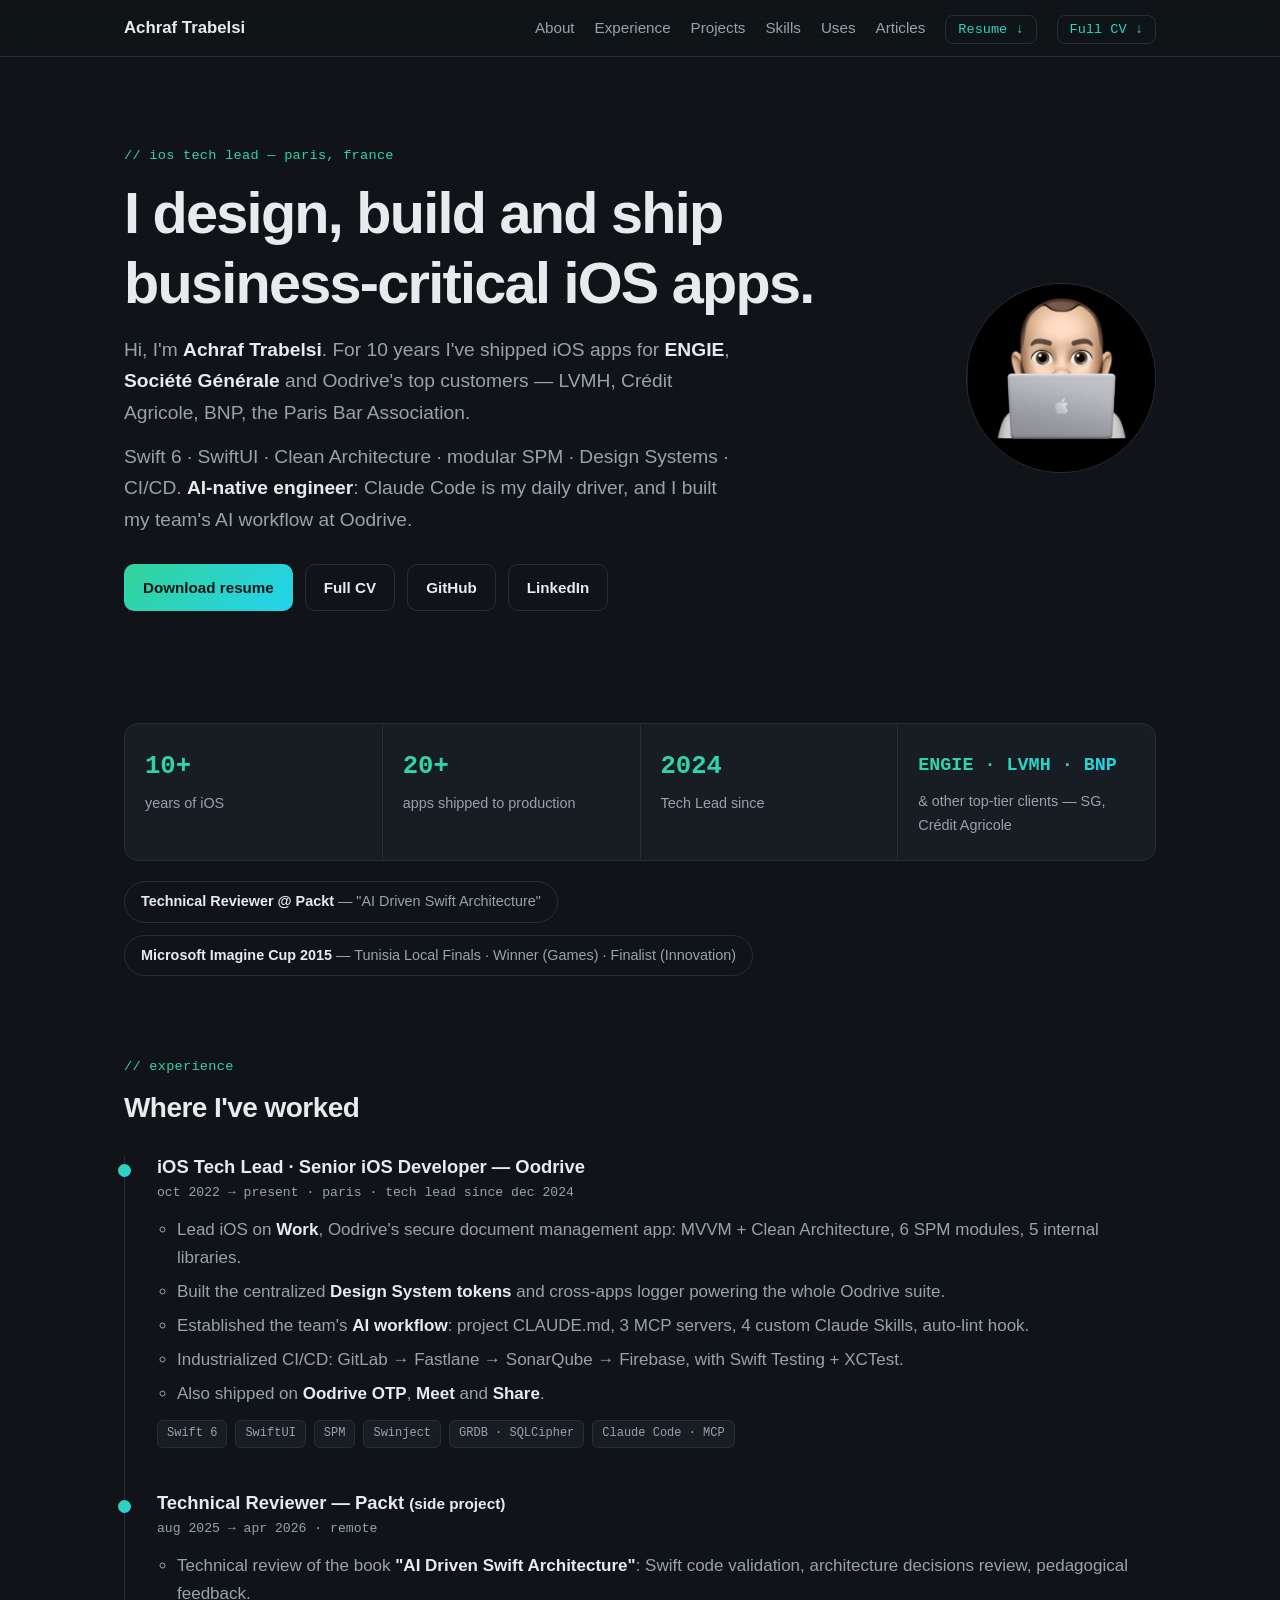
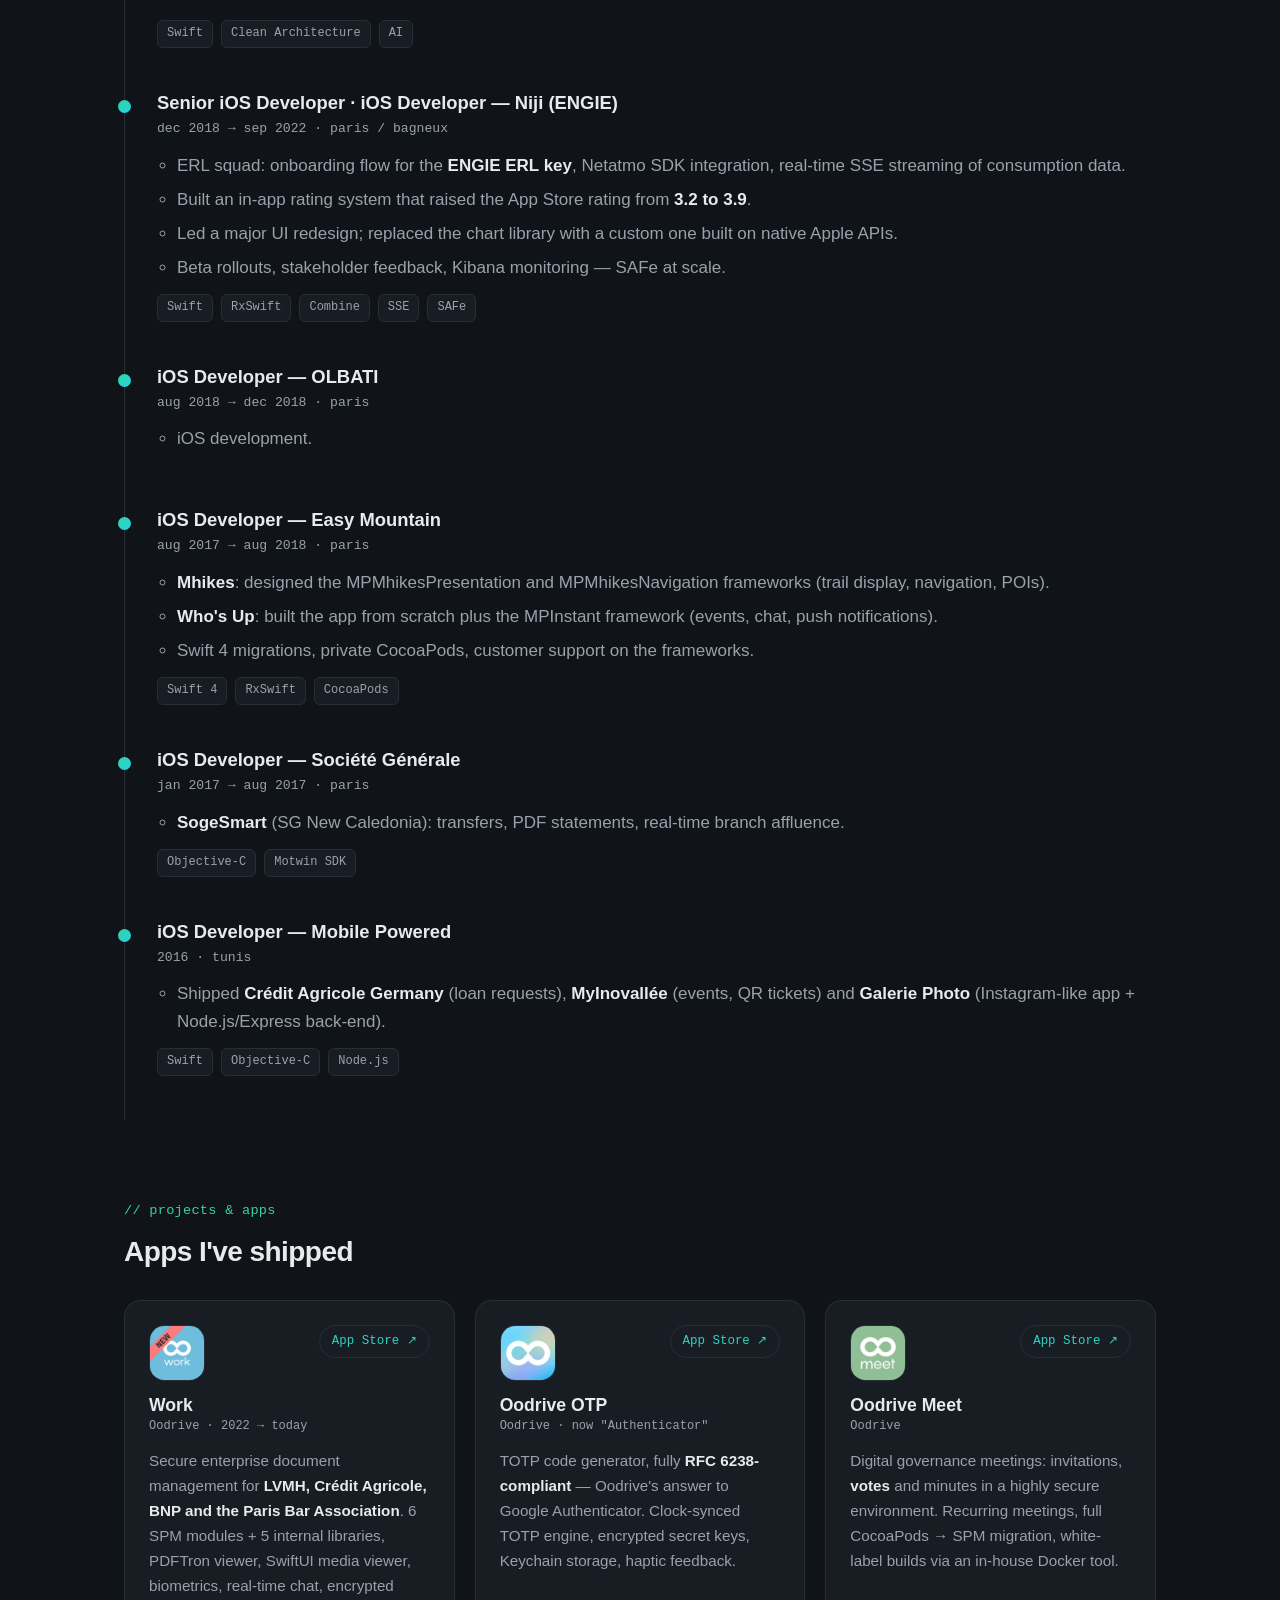
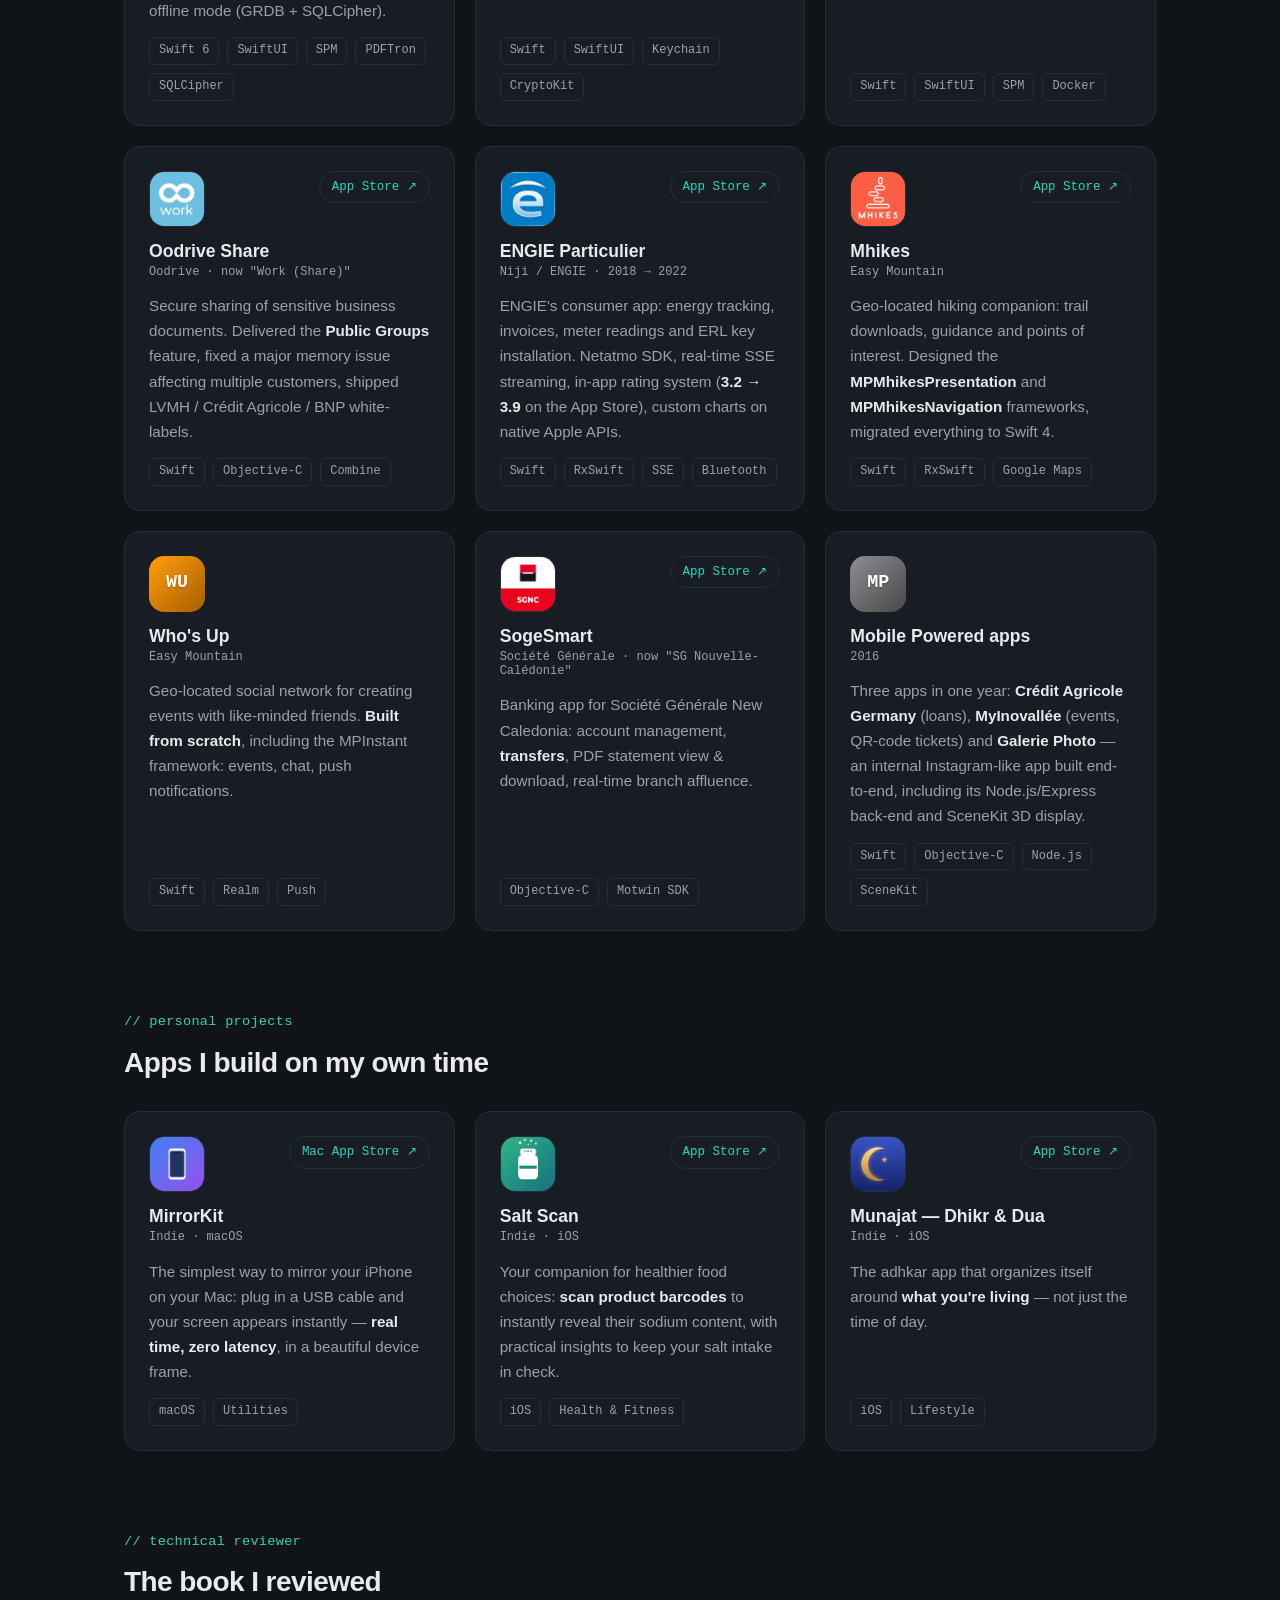
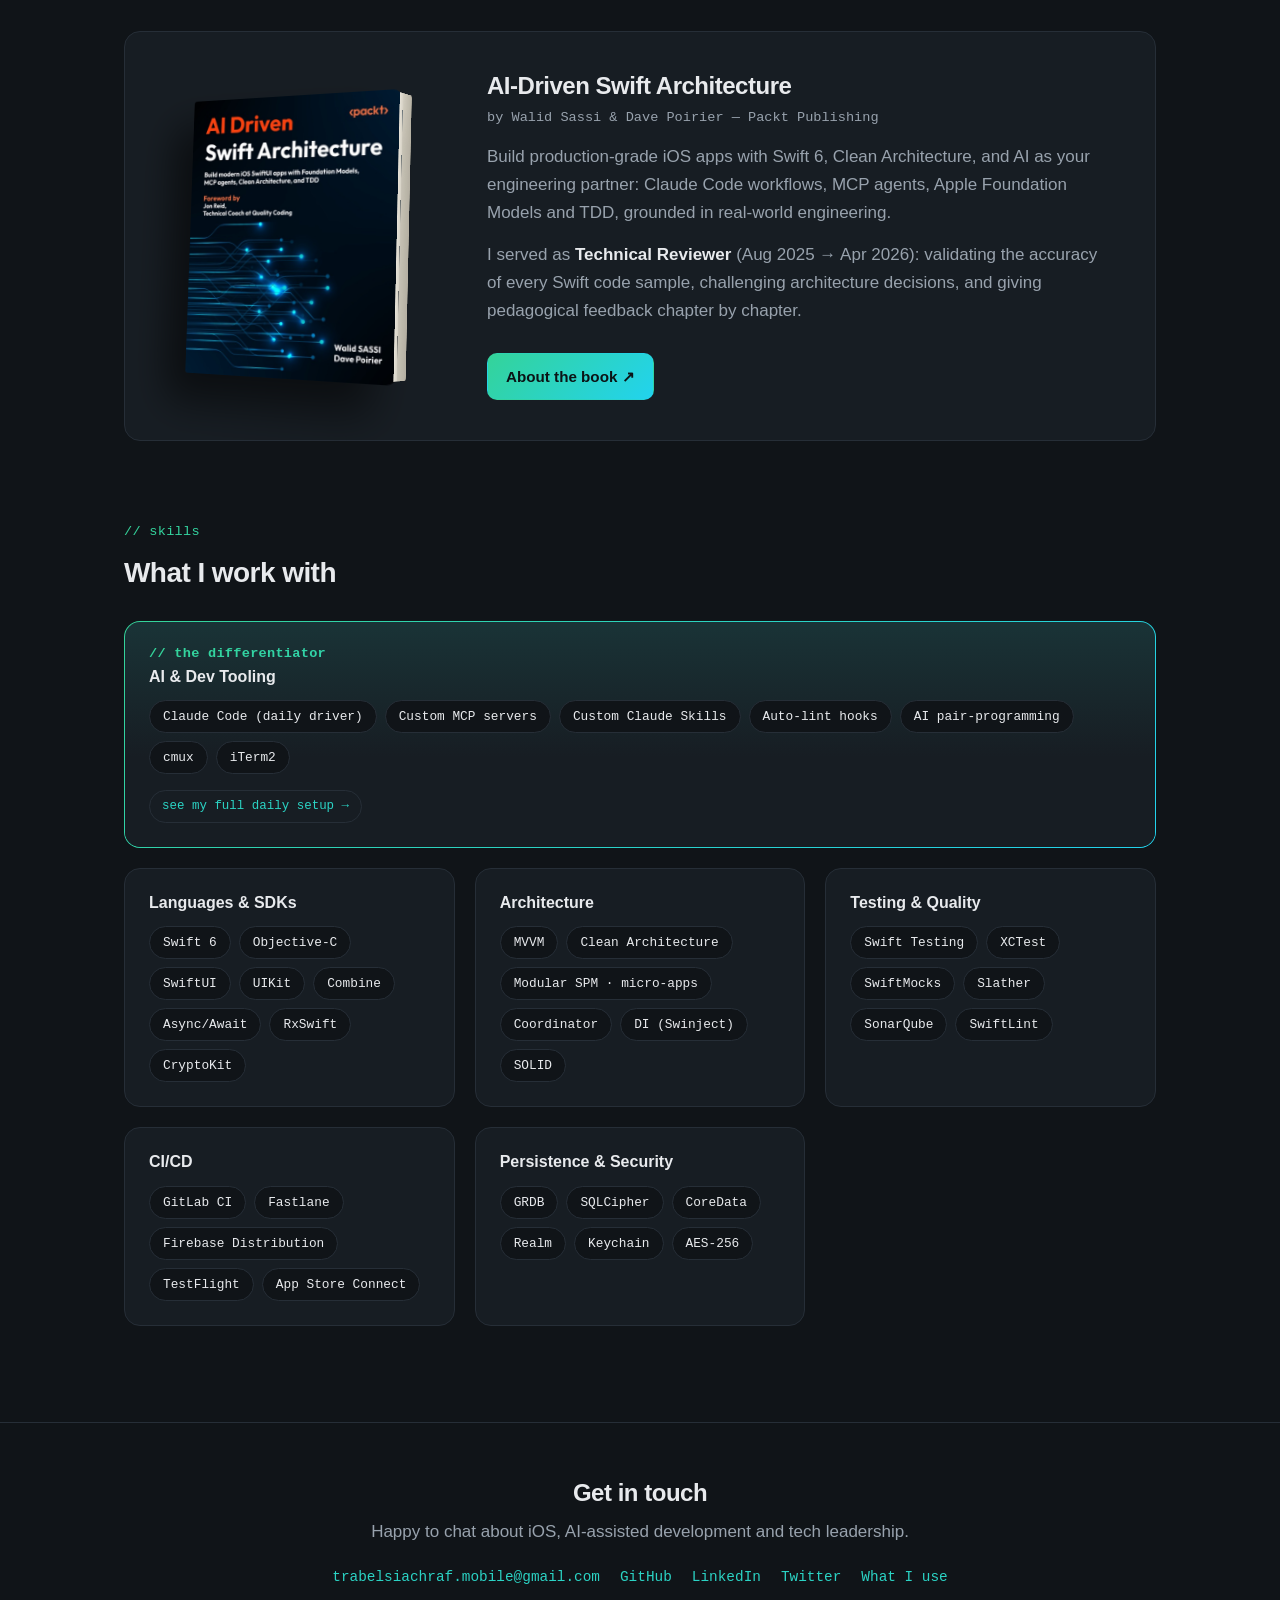
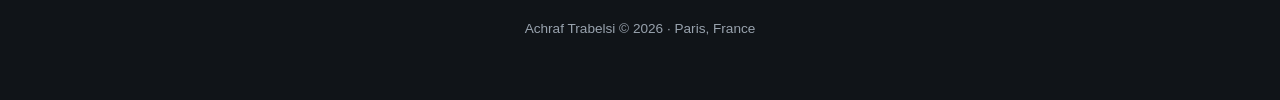
==== index.html @ b3438d85 "Add entry points to /uses: CTA in the AI skills card and footer link Assets bumped to ?v=4.  Co-Auth" ====
<!DOCTYPE html>
<html lang="en">

<head>
    <meta charset="UTF-8">
    <meta name="viewport" content="width=device-width, initial-scale=1">
    <title>Achraf Trabelsi — iOS Tech Lead</title>
    <meta name="description"
        content="iOS Tech Lead in Paris. 10 years shipping business-critical iOS apps for ENGIE, Société Générale and Oodrive's top customers. Swift 6, SwiftUI, Clean Architecture, AI-native engineering with Claude Code.">
    <meta property="og:type" content="website">
    <meta property="og:title" content="Achraf Trabelsi — iOS Tech Lead">
    <meta property="og:description"
        content="10 years shipping business-critical iOS apps. Swift 6 · SwiftUI · Clean Architecture · AI-native engineering.">
    <meta property="og:image" content="https://trabelsiachraf.github.io/my-website/assets/avatar.png">
    <meta property="og:url" content="https://trabelsiachraf.github.io/my-website/">
    <link rel="icon" type="image/png" href="assets/favicon.png">
    <link rel="apple-touch-icon" href="assets/apple-touch-icon.png">
    <link rel="stylesheet" href="css/style.css?v=4">
    <noscript><style>.reveal{opacity:1;transform:none}</style></noscript>
</head>

<body>

    <nav class="site-nav" id="siteNav">
        <div class="nav-inner">
            <a class="nav-brand" href="index.html">Achraf Trabelsi</a>
            <button class="nav-toggle" type="button" aria-label="Toggle navigation" aria-expanded="false" aria-controls="navLinks">☰</button>
            <ul class="nav-links" id="navLinks">
                <li><a href="#about">About</a></li>
                <li><a href="#experience">Experience</a></li>
                <li><a href="#projects">Projects</a></li>
                <li><a href="#skills">Skills</a></li>
                <li><a href="uses.html">Uses</a></li>
                <li><a href="articles.html">Articles</a></li>
                <li><a class="nav-cta" href="files/CV_Achraf_Trabelsi_Resume_EN.pdf" download>Resume ↓</a></li>
                <li><a class="nav-cta" href="files/CV_Achraf_Trabelsi_Complete_EN.pdf" download>Full CV ↓</a></li>
            </ul>
        </div>
    </nav>

    <main>

        <!-- Hero -->
        <section class="hero" id="about">
            <div class="hero-text">
                <p class="eyebrow">// ios tech lead — paris, france</p>
                <h1 class="hero-title">I design, build and ship business-critical iOS apps.</h1>
                <p class="hero-lede">
                    Hi, I'm <strong>Achraf Trabelsi</strong>. For 10 years I've shipped iOS apps for
                    <strong>ENGIE</strong>, <strong>Société Générale</strong> and Oodrive's top customers —
                    LVMH, Crédit Agricole, BNP, the Paris Bar Association.
                </p>
                <p class="hero-lede">
                    Swift 6 · SwiftUI · Clean Architecture · modular SPM · Design Systems · CI/CD.
                    <strong>AI-native engineer</strong>: Claude Code is my daily driver, and I built my
                    team's AI workflow at Oodrive.
                </p>
                <div class="hero-actions">
                    <a class="btn btn-primary" href="files/CV_Achraf_Trabelsi_Resume_EN.pdf" download>Download resume</a>
                    <a class="btn btn-ghost" href="files/CV_Achraf_Trabelsi_Complete_EN.pdf" download>Full CV</a>
                    <a class="btn btn-ghost" href="https://github.com/TrabelsiAchraf" target="_blank" rel="noopener">GitHub</a>
                    <a class="btn btn-ghost" href="https://www.linkedin.com/in/achraf-trabelsi-83148156/" target="_blank"
                        rel="noopener">LinkedIn</a>
                </div>
            </div>
            <img src="assets/avatar.png" alt="Achraf Trabelsi's avatar" class="hero-avatar" width="190" height="190">
        </section>

        <!-- Highlights -->
        <section class="section reveal" id="highlights">
            <div class="stats">
                <div class="stat">
                    <div class="stat-value">10+</div>
                    <div class="stat-label">years of iOS</div>
                </div>
                <div class="stat">
                    <div class="stat-value">20+</div>
                    <div class="stat-label">apps shipped to production</div>
                </div>
                <div class="stat">
                    <div class="stat-value">2024</div>
                    <div class="stat-label">Tech Lead since</div>
                </div>
                <div class="stat">
                    <div class="stat-value stat-value-text">ENGIE · LVMH · BNP</div>
                    <div class="stat-label">& other top-tier clients — SG, Crédit Agricole</div>
                </div>
            </div>
            <div class="badges">
                <span class="badge"><strong>Technical Reviewer @ Packt</strong> — "AI Driven Swift Architecture"</span>
                <span class="badge"><strong>Microsoft Imagine Cup 2015</strong> — Tunisia Local Finals · Winner (Games) · Finalist (Innovation)</span>
            </div>
        </section>

        <!-- Experience -->
        <section class="section" id="experience">
            <p class="eyebrow">// experience</p>
            <h2 class="section-title">Where I've worked</h2>
            <ul class="timeline">

                <li class="timeline-item reveal">
                    <h3 class="timeline-role">iOS Tech Lead · Senior iOS Developer — Oodrive</h3>
                    <p class="timeline-meta">oct 2022 → present · paris · tech lead since dec 2024</p>
                    <ul class="timeline-body">
                        <li>Lead iOS on <strong>Work</strong>, Oodrive's secure document management app:
                            MVVM + Clean Architecture, 6 SPM modules, 5 internal libraries.</li>
                        <li>Built the centralized <strong>Design System tokens</strong> and cross-apps logger powering
                            the whole Oodrive suite.</li>
                        <li>Established the team's <strong>AI workflow</strong>: project CLAUDE.md, 3 MCP servers,
                            4 custom Claude Skills, auto-lint hook.</li>
                        <li>Industrialized CI/CD: GitLab → Fastlane → SonarQube → Firebase, with Swift Testing + XCTest.</li>
                        <li>Also shipped on <strong>Oodrive OTP</strong>, <strong>Meet</strong> and <strong>Share</strong>.</li>
                    </ul>
                    <div class="tags">
                        <span class="tag">Swift 6</span><span class="tag">SwiftUI</span><span class="tag">SPM</span>
                        <span class="tag">Swinject</span><span class="tag">GRDB · SQLCipher</span>
                        <span class="tag">Claude Code · MCP</span>
                    </div>
                </li>

                <li class="timeline-item reveal">
                    <h3 class="timeline-role">Technical Reviewer — Packt <small>(side project)</small></h3>
                    <p class="timeline-meta">aug 2025 → apr 2026 · remote</p>
                    <ul class="timeline-body">
                        <li>Technical review of the book <strong>"AI Driven Swift Architecture"</strong>: Swift code
                            validation, architecture decisions review, pedagogical feedback.</li>
                    </ul>
                    <div class="tags">
                        <span class="tag">Swift</span><span class="tag">Clean Architecture</span><span class="tag">AI</span>
                    </div>
                </li>

                <li class="timeline-item reveal">
                    <h3 class="timeline-role">Senior iOS Developer · iOS Developer — Niji (ENGIE)</h3>
                    <p class="timeline-meta">dec 2018 → sep 2022 · paris / bagneux</p>
                    <ul class="timeline-body">
                        <li>ERL squad: onboarding flow for the <strong>ENGIE ERL key</strong>, Netatmo SDK integration,
                            real-time SSE streaming of consumption data.</li>
                        <li>Built an in-app rating system that raised the App Store rating
                            from <strong>3.2 to 3.9</strong>.</li>
                        <li>Led a major UI redesign; replaced the chart library with a custom one built on
                            native Apple APIs.</li>
                        <li>Beta rollouts, stakeholder feedback, Kibana monitoring — SAFe at scale.</li>
                    </ul>
                    <div class="tags">
                        <span class="tag">Swift</span><span class="tag">RxSwift</span><span class="tag">Combine</span>
                        <span class="tag">SSE</span><span class="tag">SAFe</span>
                    </div>
                </li>

                <li class="timeline-item reveal">
                    <h3 class="timeline-role">iOS Developer — OLBATI</h3>
                    <p class="timeline-meta">aug 2018 → dec 2018 · paris</p>
                    <ul class="timeline-body">
                        <li>iOS development.</li>
                    </ul>
                </li>

                <li class="timeline-item reveal">
                    <h3 class="timeline-role">iOS Developer — Easy Mountain</h3>
                    <p class="timeline-meta">aug 2017 → aug 2018 · paris</p>
                    <ul class="timeline-body">
                        <li><strong>Mhikes</strong>: designed the MPMhikesPresentation and MPMhikesNavigation
                            frameworks (trail display, navigation, POIs).</li>
                        <li><strong>Who's Up</strong>: built the app from scratch plus the MPInstant framework
                            (events, chat, push notifications).</li>
                        <li>Swift 4 migrations, private CocoaPods, customer support on the frameworks.</li>
                    </ul>
                    <div class="tags">
                        <span class="tag">Swift 4</span><span class="tag">RxSwift</span><span class="tag">CocoaPods</span>
                    </div>
                </li>

                <li class="timeline-item reveal">
                    <h3 class="timeline-role">iOS Developer — Société Générale</h3>
                    <p class="timeline-meta">jan 2017 → aug 2017 · paris</p>
                    <ul class="timeline-body">
                        <li><strong>SogeSmart</strong> (SG New Caledonia): transfers, PDF statements,
                            real-time branch affluence.</li>
                    </ul>
                    <div class="tags">
                        <span class="tag">Objective-C</span><span class="tag">Motwin SDK</span>
                    </div>
                </li>

                <li class="timeline-item reveal">
                    <h3 class="timeline-role">iOS Developer — Mobile Powered</h3>
                    <p class="timeline-meta">2016 · tunis</p>
                    <ul class="timeline-body">
                        <li>Shipped <strong>Crédit Agricole Germany</strong> (loan requests),
                            <strong>MyInovallée</strong> (events, QR tickets) and <strong>Galerie Photo</strong>
                            (Instagram-like app + Node.js/Express back-end).</li>
                    </ul>
                    <div class="tags">
                        <span class="tag">Swift</span><span class="tag">Objective-C</span><span class="tag">Node.js</span>
                    </div>
                </li>

            </ul>
        </section>

        <!-- Projects -->
        <section class="section" id="projects">
            <p class="eyebrow">// projects & apps</p>
            <h2 class="section-title">Apps I've shipped</h2>
            <div class="projects-grid">

                <article class="project-card reveal">
                    <div class="card-head">
                        <img class="app-icon" src="assets/apps/work.png" alt="Oodrive Work app icon" width="56" height="56">
                        <a class="store-link" href="https://apps.apple.com/fr/app/oodrive-work/id6451388089" target="_blank" rel="noopener">App Store ↗</a>
                    </div>
                    <h3 class="project-name">Work <small>Oodrive · 2022 → today</small></h3>
                    <p class="project-desc">Secure enterprise document management for <strong>LVMH, Crédit Agricole,
                            BNP and the Paris Bar Association</strong>. 6 SPM modules + 5 internal libraries,
                        PDFTron viewer, SwiftUI media viewer, biometrics, real-time chat, encrypted offline
                        mode (GRDB + SQLCipher).</p>
                    <div class="tags">
                        <span class="tag">Swift 6</span><span class="tag">SwiftUI</span><span class="tag">SPM</span>
                        <span class="tag">PDFTron</span><span class="tag">SQLCipher</span>
                    </div>
                </article>

                <article class="project-card reveal">
                    <div class="card-head">
                        <img class="app-icon" src="assets/apps/otp.png" alt="Oodrive Authenticator app icon" width="56" height="56">
                        <a class="store-link" href="https://apps.apple.com/fr/app/oodrive-authenticator/id6670483333" target="_blank" rel="noopener">App Store ↗</a>
                    </div>
                    <h3 class="project-name">Oodrive OTP <small>Oodrive · now "Authenticator"</small></h3>
                    <p class="project-desc">TOTP code generator, fully <strong>RFC 6238-compliant</strong> —
                        Oodrive's answer to Google Authenticator. Clock-synced TOTP engine, encrypted secret keys,
                        Keychain storage, haptic feedback.</p>
                    <div class="tags">
                        <span class="tag">Swift</span><span class="tag">SwiftUI</span><span class="tag">Keychain</span>
                        <span class="tag">CryptoKit</span>
                    </div>
                </article>

                <article class="project-card reveal">
                    <div class="card-head">
                        <img class="app-icon" src="assets/apps/meet.png" alt="Oodrive Meet app icon" width="56" height="56">
                        <a class="store-link" href="https://apps.apple.com/fr/app/oodrive-meet/id1537076811" target="_blank" rel="noopener">App Store ↗</a>
                    </div>
                    <h3 class="project-name">Oodrive Meet <small>Oodrive</small></h3>
                    <p class="project-desc">Digital governance meetings: invitations, <strong>votes</strong> and
                        minutes in a highly secure environment. Recurring meetings, full CocoaPods → SPM migration,
                        white-label builds via an in-house Docker tool.</p>
                    <div class="tags">
                        <span class="tag">Swift</span><span class="tag">SwiftUI</span><span class="tag">SPM</span>
                        <span class="tag">Docker</span>
                    </div>
                </article>

                <article class="project-card reveal">
                    <div class="card-head">
                        <img class="app-icon" src="assets/apps/share.png" alt="Oodrive Work (Share) app icon" width="56" height="56">
                        <a class="store-link" href="https://apps.apple.com/fr/app/oodrive-work-share/id1513385770" target="_blank" rel="noopener">App Store ↗</a>
                    </div>
                    <h3 class="project-name">Oodrive Share <small>Oodrive · now "Work (Share)"</small></h3>
                    <p class="project-desc">Secure sharing of sensitive business documents. Delivered the
                        <strong>Public Groups</strong> feature, fixed a major memory issue affecting multiple
                        customers, shipped LVMH / Crédit Agricole / BNP white-labels.</p>
                    <div class="tags">
                        <span class="tag">Swift</span><span class="tag">Objective-C</span><span class="tag">Combine</span>
                    </div>
                </article>

                <article class="project-card reveal">
                    <div class="card-head">
                        <img class="app-icon" src="assets/apps/engie.png" alt="ENGIE app icon" width="56" height="56">
                        <a class="store-link" href="https://apps.apple.com/fr/app/engie-energie-%C3%A9lectricit%C3%A9-gaz/id1104269908" target="_blank" rel="noopener">App Store ↗</a>
                    </div>
                    <h3 class="project-name">ENGIE Particulier <small>Niji / ENGIE · 2018 → 2022</small></h3>
                    <p class="project-desc">ENGIE's consumer app: energy tracking, invoices, meter readings and
                        ERL key installation. Netatmo SDK, real-time SSE streaming, in-app rating system
                        (<strong>3.2 → 3.9</strong> on the App Store), custom charts on native Apple APIs.</p>
                    <div class="tags">
                        <span class="tag">Swift</span><span class="tag">RxSwift</span><span class="tag">SSE</span>
                        <span class="tag">Bluetooth</span>
                    </div>
                </article>

                <article class="project-card reveal">
                    <div class="card-head">
                        <img class="app-icon" src="assets/apps/mhikes.png" alt="Mhikes app icon" width="56" height="56">
                        <a class="store-link" href="https://apps.apple.com/fr/app/mhikes-le-gps-de-randonn%C3%A9e/id793898533" target="_blank" rel="noopener">App Store ↗</a>
                    </div>
                    <h3 class="project-name">Mhikes <small>Easy Mountain</small></h3>
                    <p class="project-desc">Geo-located hiking companion: trail downloads, guidance and points of
                        interest. Designed the <strong>MPMhikesPresentation</strong> and
                        <strong>MPMhikesNavigation</strong> frameworks, migrated everything to Swift 4.</p>
                    <div class="tags">
                        <span class="tag">Swift</span><span class="tag">RxSwift</span><span class="tag">Google Maps</span>
                    </div>
                </article>

                <article class="project-card reveal">
                    <div class="app-icon" style="background: linear-gradient(135deg, #FF9F0A, #A85E00);">WU</div>
                    <h3 class="project-name">Who's Up <small>Easy Mountain</small></h3>
                    <p class="project-desc">Geo-located social network for creating events with like-minded friends.
                        <strong>Built from scratch</strong>, including the MPInstant framework: events, chat,
                        push notifications.</p>
                    <div class="tags">
                        <span class="tag">Swift</span><span class="tag">Realm</span><span class="tag">Push</span>
                    </div>
                </article>

                <article class="project-card reveal">
                    <div class="card-head">
                        <img class="app-icon" src="assets/apps/sogesmart.png" alt="SG Nouvelle-Calédonie app icon" width="56" height="56">
                        <a class="store-link" href="https://apps.apple.com/fr/app/sg-nouvelle-cal%C3%A9donie/id1607794644" target="_blank" rel="noopener">App Store ↗</a>
                    </div>
                    <h3 class="project-name">SogeSmart <small>Société Générale · now "SG Nouvelle-Calédonie"</small></h3>
                    <p class="project-desc">Banking app for Société Générale New Caledonia: account management,
                        <strong>transfers</strong>, PDF statement view &amp; download, real-time branch
                        affluence.</p>
                    <div class="tags">
                        <span class="tag">Objective-C</span><span class="tag">Motwin SDK</span>
                    </div>
                </article>

                <article class="project-card reveal">
                    <div class="app-icon" style="background: linear-gradient(135deg, #8E8E93, #48484A);">MP</div>
                    <h3 class="project-name">Mobile Powered apps <small>2016</small></h3>
                    <p class="project-desc">Three apps in one year: <strong>Crédit Agricole Germany</strong> (loans),
                        <strong>MyInovallée</strong> (events, QR-code tickets) and <strong>Galerie Photo</strong> —
                        an internal Instagram-like app built end-to-end, including its Node.js/Express back-end
                        and SceneKit 3D display.</p>
                    <div class="tags">
                        <span class="tag">Swift</span><span class="tag">Objective-C</span><span class="tag">Node.js</span>
                        <span class="tag">SceneKit</span>
                    </div>
                </article>

            </div>
        </section>

        <!-- Personal projects -->
        <section class="section" id="personal">
            <p class="eyebrow">// personal projects</p>
            <h2 class="section-title">Apps I build on my own time</h2>
            <div class="projects-grid">

                <article class="project-card reveal">
                    <div class="card-head">
                        <img class="app-icon" src="assets/apps/mirrorkit.png" alt="MirrorKit app icon" width="56" height="56">
                        <a class="store-link" href="https://apps.apple.com/fr/app/mirrorkit/id6761739430?mt=12" target="_blank" rel="noopener">Mac App Store ↗</a>
                    </div>
                    <h3 class="project-name">MirrorKit <small>Indie · macOS</small></h3>
                    <p class="project-desc">The simplest way to mirror your iPhone on your Mac: plug in a USB
                        cable and your screen appears instantly — <strong>real time, zero latency</strong>,
                        in a beautiful device frame.</p>
                    <div class="tags">
                        <span class="tag">macOS</span><span class="tag">Utilities</span>
                    </div>
                </article>

                <article class="project-card reveal">
                    <div class="card-head">
                        <img class="app-icon" src="assets/apps/saltscan.png" alt="Salt Scan app icon" width="56" height="56">
                        <a class="store-link" href="https://apps.apple.com/fr/app/salt-scan-check-salt-levels/id6740041173" target="_blank" rel="noopener">App Store ↗</a>
                    </div>
                    <h3 class="project-name">Salt Scan <small>Indie · iOS</small></h3>
                    <p class="project-desc">Your companion for healthier food choices: <strong>scan product
                            barcodes</strong> to instantly reveal their sodium content, with practical
                        insights to keep your salt intake in check.</p>
                    <div class="tags">
                        <span class="tag">iOS</span><span class="tag">Health &amp; Fitness</span>
                    </div>
                </article>

                <article class="project-card reveal">
                    <div class="card-head">
                        <img class="app-icon" src="assets/apps/munajat.png" alt="Munajat app icon" width="56" height="56">
                        <a class="store-link" href="https://apps.apple.com/fr/app/munajat-dhikr-dua/id6768824373" target="_blank" rel="noopener">App Store ↗</a>
                    </div>
                    <h3 class="project-name">Munajat — Dhikr &amp; Dua <small>Indie · iOS</small></h3>
                    <p class="project-desc">The adhkar app that organizes itself around <strong>what you're
                            living</strong> — not just the time of day.</p>
                    <div class="tags">
                        <span class="tag">iOS</span><span class="tag">Lifestyle</span>
                    </div>
                </article>

            </div>
        </section>

        <!-- Book review -->
        <section class="section" id="book">
            <p class="eyebrow">// technical reviewer</p>
            <h2 class="section-title">The book I reviewed</h2>
            <div class="book-feature">
                <div class="book-stage" aria-hidden="true">
                    <div class="book">
                        <img src="assets/book-cover.jpg" alt="AI-Driven Swift Architecture book cover" width="518" height="640">
                    </div>
                </div>
                <div class="book-text">
                    <h3 class="book-title">AI-Driven Swift Architecture</h3>
                    <p class="book-meta">by Walid Sassi &amp; Dave Poirier — Packt Publishing</p>
                    <p>Build production-grade iOS apps with Swift 6, Clean Architecture, and AI as your
                        engineering partner: Claude Code workflows, MCP agents, Apple Foundation Models
                        and TDD, grounded in real-world engineering.</p>
                    <p>I served as <strong>Technical Reviewer</strong> (Aug 2025 → Apr 2026): validating
                        the accuracy of every Swift code sample, challenging architecture decisions, and
                        giving pedagogical feedback chapter by chapter.</p>
                    <div class="hero-actions">
                        <a class="btn btn-primary" href="https://swifttribune.walidsassi.com/ai-driven-swift-architecture/"
                            target="_blank" rel="noopener">About the book ↗</a>
                    </div>
                </div>
            </div>
        </section>

        <!-- Skills -->
        <section class="section" id="skills">
            <p class="eyebrow">// skills</p>
            <h2 class="section-title">What I work with</h2>
            <div class="skills-grid">

                <div class="skill-group skill-group-featured reveal">
                    <h3 class="skill-group-title"><span class="eyebrow">// the differentiator</span>AI &amp; Dev Tooling</h3>
                    <ul class="pills">
                        <li class="pill">Claude Code (daily driver)</li>
                        <li class="pill">Custom MCP servers</li>
                        <li class="pill">Custom Claude Skills</li>
                        <li class="pill">Auto-lint hooks</li>
                        <li class="pill">AI pair-programming</li>
                        <li class="pill">cmux</li>
                        <li class="pill">iTerm2</li>
                    </ul>
                    <a class="store-link uses-cta" href="uses.html">see my full daily setup →</a>
                </div>

                <div class="skill-group reveal">
                    <h3 class="skill-group-title">Languages &amp; SDKs</h3>
                    <ul class="pills">
                        <li class="pill">Swift 6</li>
                        <li class="pill">Objective-C</li>
                        <li class="pill">SwiftUI</li>
                        <li class="pill">UIKit</li>
                        <li class="pill">Combine</li>
                        <li class="pill">Async/Await</li>
                        <li class="pill">RxSwift</li>
                        <li class="pill">CryptoKit</li>
                    </ul>
                </div>

                <div class="skill-group reveal">
                    <h3 class="skill-group-title">Architecture</h3>
                    <ul class="pills">
                        <li class="pill">MVVM</li>
                        <li class="pill">Clean Architecture</li>
                        <li class="pill">Modular SPM · micro-apps</li>
                        <li class="pill">Coordinator</li>
                        <li class="pill">DI (Swinject)</li>
                        <li class="pill">SOLID</li>
                    </ul>
                </div>

                <div class="skill-group reveal">
                    <h3 class="skill-group-title">Testing &amp; Quality</h3>
                    <ul class="pills">
                        <li class="pill">Swift Testing</li>
                        <li class="pill">XCTest</li>
                        <li class="pill">SwiftMocks</li>
                        <li class="pill">Slather</li>
                        <li class="pill">SonarQube</li>
                        <li class="pill">SwiftLint</li>
                    </ul>
                </div>

                <div class="skill-group reveal">
                    <h3 class="skill-group-title">CI/CD</h3>
                    <ul class="pills">
                        <li class="pill">GitLab CI</li>
                        <li class="pill">Fastlane</li>
                        <li class="pill">Firebase Distribution</li>
                        <li class="pill">TestFlight</li>
                        <li class="pill">App Store Connect</li>
                    </ul>
                </div>

                <div class="skill-group reveal">
                    <h3 class="skill-group-title">Persistence &amp; Security</h3>
                    <ul class="pills">
                        <li class="pill">GRDB</li>
                        <li class="pill">SQLCipher</li>
                        <li class="pill">CoreData</li>
                        <li class="pill">Realm</li>
                        <li class="pill">Keychain</li>
                        <li class="pill">AES-256</li>
                    </ul>
                </div>

            </div>
        </section>

    </main>

    <!-- Footer / contact -->
    <footer class="site-footer" id="contact">
        <h2 class="footer-title">Get in touch</h2>
        <p>Happy to chat about iOS, AI-assisted development and tech leadership.</p>
        <div class="footer-links">
            <a href="mailto:trabelsiachraf.mobile@gmail.com">trabelsiachraf.mobile@gmail.com</a>
            <a href="https://github.com/TrabelsiAchraf" target="_blank" rel="noopener">GitHub</a>
            <a href="https://www.linkedin.com/in/achraf-trabelsi-83148156/" target="_blank" rel="noopener">LinkedIn</a>
            <a href="https://twitter.com/Tr_Achraf" target="_blank" rel="noopener">Twitter</a>
            <a href="uses.html">What I use</a>
        </div>
        <p class="footer-copy">Achraf Trabelsi © <span id="year"></span> · Paris, France</p>
    </footer>

    <script src="js/index.js?v=4"></script>
</body>

</html>
---- css/style.css ----
/* ============================================================
   Design tokens
   ============================================================ */
:root {
    --bg: #101418;
    --surface: #171D23;
    --surface-hover: #1D242C;
    --border: #262E37;
    --text: #E8EAED;
    --text-muted: #98A2AD;
    --accent: #2BD3C4;
    --accent-soft: rgba(43, 211, 196, 0.12);
    --accent-grad: linear-gradient(135deg, #34D399, #22D3EE);
    --sans: -apple-system, BlinkMacSystemFont, "SF Pro Text", "Segoe UI", Roboto, Helvetica, Arial, sans-serif;
    --mono: ui-monospace, "SF Mono", SFMono-Regular, Menlo, Consolas, monospace;
    --maxw: 1080px;
}

/* ============================================================
   Base
   ============================================================ */
* {
    box-sizing: border-box;
}

html {
    scroll-behavior: smooth;
    scroll-padding-top: 90px;
}

body {
    margin: 0;
    background-color: var(--bg);
    color: var(--text);
    font-family: var(--sans);
    font-size: 1.0625rem;
    line-height: 1.65;
    -webkit-font-smoothing: antialiased;
}

img {
    max-width: 100%;
    height: auto;
}

a {
    color: var(--accent);
    text-decoration: none;
}

a:hover {
    text-decoration: underline;
}

h1, h2, h3 {
    line-height: 1.2;
    margin: 0;
}

/* ============================================================
   Navbar
   ============================================================ */
.site-nav {
    position: sticky;
    top: 0;
    z-index: 100;
    background: rgba(16, 20, 24, 0.85);
    backdrop-filter: blur(12px);
    -webkit-backdrop-filter: blur(12px);
    border-bottom: 1px solid var(--border);
}

.nav-inner {
    max-width: var(--maxw);
    margin: 0 auto;
    padding: 14px 24px;
    display: flex;
    align-items: center;
    gap: 24px;
}

.nav-brand {
    font-weight: 700;
    font-size: 1.05rem;
    color: var(--text);
    margin-right: auto;
    white-space: nowrap;
}

.nav-brand:hover {
    text-decoration: none;
    color: var(--accent);
}

.nav-links {
    display: flex;
    align-items: center;
    gap: 20px;
    list-style: none;
    margin: 0;
    padding: 0;
}

.nav-links a {
    color: var(--text-muted);
    font-size: 0.95rem;
}

.nav-links a:hover {
    color: var(--text);
    text-decoration: none;
}

.nav-links a.nav-cta {
    color: var(--accent);
    font-family: var(--mono);
    font-size: 0.85rem;
    border: 1px solid var(--border);
    border-radius: 8px;
    padding: 6px 12px;
}

.nav-links a.nav-cta:hover {
    border-color: var(--accent);
    background: var(--accent-soft);
}

.nav-toggle {
    display: none;
    background: none;
    border: 1px solid var(--border);
    border-radius: 8px;
    color: var(--text);
    font-size: 1.2rem;
    line-height: 1;
    padding: 6px 10px;
    cursor: pointer;
}

/* ============================================================
   Layout
   ============================================================ */
main {
    max-width: var(--maxw);
    margin: 0 auto;
    padding: 0 24px;
}

.section {
    padding: 72px 0 8px;
}

.eyebrow {
    font-family: var(--mono);
    font-size: 0.85rem;
    background: var(--accent-grad);
    -webkit-background-clip: text;
    background-clip: text;
    color: transparent;
    letter-spacing: 0.02em;
    margin: 0 0 12px;
}

.section-title {
    font-size: 1.75rem;
    font-weight: 700;
    letter-spacing: -0.02em;
    margin-bottom: 32px;
}

/* ============================================================
   Hero
   ============================================================ */
.hero {
    display: flex;
    align-items: center;
    gap: 48px;
    padding: 88px 0 40px;
}

.hero-text {
    flex: 1;
}

.hero-title {
    font-size: clamp(2.4rem, 6vw, 3.6rem);
    font-weight: 800;
    letter-spacing: -0.03em;
    margin: 0 0 16px;
}

.hero-lede {
    font-size: 1.2rem;
    color: var(--text-muted);
    max-width: 620px;
    margin: 0 0 12px;
}

.hero-lede strong {
    color: var(--text);
    font-weight: 600;
}

.hero-actions {
    display: flex;
    flex-wrap: wrap;
    gap: 12px;
    margin-top: 28px;
}

.btn {
    display: inline-block;
    padding: 10px 18px;
    border-radius: 10px;
    font-size: 0.95rem;
    font-weight: 600;
    border: 1px solid var(--border);
    color: var(--text);
}

.btn:hover {
    text-decoration: none;
    border-color: var(--accent);
}

.btn-primary {
    background: var(--accent-grad);
    border-color: transparent;
    color: #0B1416;
}

.btn-primary:hover {
    filter: brightness(1.1);
}

.btn-ghost:hover {
    background: var(--surface);
}

.hero-avatar {
    width: 190px;
    height: 190px;
    border-radius: 50%;
    border: 1px solid var(--border);
    flex-shrink: 0;
}

/* ============================================================
   Highlights (stats + badges)
   ============================================================ */
.stats {
    display: grid;
    grid-template-columns: repeat(4, 1fr);
    gap: 1px;
    background: var(--border);
    border: 1px solid var(--border);
    border-radius: 14px;
    overflow: hidden;
}

.stat {
    background: var(--surface);
    padding: 22px 20px;
}

.stat-value {
    font-family: var(--mono);
    font-size: 1.6rem;
    font-weight: 700;
    background: var(--accent-grad);
    -webkit-background-clip: text;
    background-clip: text;
    color: transparent;
    white-space: nowrap;
}

/* Textual stat values (client names) fit on one line at a smaller size */
.stat-value-text {
    font-size: 1.15rem;
    line-height: 2.2;
}

.stat-label {
    color: var(--text-muted);
    font-size: 0.9rem;
    margin-top: 4px;
}

.badges {
    display: flex;
    flex-wrap: wrap;
    gap: 12px;
    margin-top: 20px;
}

.badge {
    font-size: 0.9rem;
    color: var(--text-muted);
    border: 1px solid var(--border);
    border-radius: 999px;
    padding: 8px 16px;
}

.badge strong {
    color: var(--text);
}

/* ============================================================
   Experience timeline
   ============================================================ */
.timeline {
    list-style: none;
    margin: 0;
    padding: 0;
    border-left: 1px solid var(--border);
}

.timeline-item {
    position: relative;
    padding: 0 0 44px 32px;
}

.timeline-item::before {
    content: "";
    position: absolute;
    left: -7px;
    top: 8px;
    width: 13px;
    height: 13px;
    border-radius: 50%;
    background: var(--accent-grad);
}

.timeline-role {
    font-size: 1.15rem;
    font-weight: 700;
}

.timeline-meta {
    font-family: var(--mono);
    font-size: 0.82rem;
    color: var(--text-muted);
    margin: 4px 0 12px;
}

.timeline-body {
    color: var(--text-muted);
    margin: 0 0 12px;
    padding-left: 20px;
}

.timeline-body li {
    margin-bottom: 6px;
}

.timeline-body strong {
    color: var(--text);
    font-weight: 600;
}

/* ============================================================
   Tags & pills (mono metadata)
   ============================================================ */
.tags {
    display: flex;
    flex-wrap: wrap;
    gap: 8px;
}

.tag {
    font-family: var(--mono);
    font-size: 0.75rem;
    color: var(--text-muted);
    background: var(--surface);
    border: 1px solid var(--border);
    border-radius: 6px;
    padding: 3px 9px;
}

.pills {
    display: flex;
    flex-wrap: wrap;
    gap: 8px;
    margin: 0;
    padding: 0;
    list-style: none;
}

.pill {
    font-family: var(--mono);
    font-size: 0.8rem;
    color: var(--text);
    background: var(--bg);
    border: 1px solid var(--border);
    border-radius: 999px;
    padding: 5px 13px;
}

/* ============================================================
   Projects — App Store style cards
   ============================================================ */
.projects-grid {
    display: grid;
    grid-template-columns: repeat(auto-fill, minmax(min(310px, 100%), 1fr));
    gap: 20px;
}

.project-card {
    background: var(--surface);
    border: 1px solid var(--border);
    border-radius: 16px;
    padding: 24px;
    display: flex;
    flex-direction: column;
    gap: 14px;
    transition: transform 0.2s ease, border-color 0.2s ease;
}

.project-card:hover {
    transform: translateY(-3px);
    border-color: #3A444F;
    background: var(--surface-hover);
}

.app-icon {
    width: 56px;
    height: 56px;
    border-radius: 27%;
    display: flex;
    align-items: center;
    justify-content: center;
    font-family: var(--mono);
    font-size: 1.15rem;
    font-weight: 700;
    color: #fff;
    text-shadow: 0 1px 2px rgba(0, 0, 0, 0.25);
}

img.app-icon {
    object-fit: cover;
    border: 1px solid var(--border);
}

.card-head {
    display: flex;
    align-items: flex-start;
    justify-content: space-between;
    gap: 12px;
}

.store-link {
    font-family: var(--mono);
    font-size: 0.78rem;
    color: var(--accent);
    border: 1px solid var(--border);
    border-radius: 999px;
    padding: 5px 12px;
    white-space: nowrap;
}

.store-link:hover {
    text-decoration: none;
    border-color: var(--accent);
    background: var(--accent-soft);
}

.project-name {
    font-size: 1.1rem;
    font-weight: 700;
}

.project-name small {
    display: block;
    font-family: var(--mono);
    font-size: 0.75rem;
    font-weight: 400;
    color: var(--text-muted);
    margin-top: 3px;
}

.project-desc {
    color: var(--text-muted);
    font-size: 0.95rem;
    margin: 0;
    flex-grow: 1;
}

.project-desc strong {
    color: var(--text);
    font-weight: 600;
}

/* ============================================================
   Book feature (3D tilt)
   ============================================================ */
.book-feature {
    display: flex;
    align-items: center;
    gap: 56px;
    background: var(--surface);
    border: 1px solid var(--border);
    border-radius: 16px;
    padding: 40px 44px;
}

.book-stage {
    perspective: 1000px;
    flex-shrink: 0;
    padding: 10px 26px 10px 6px;
}

.book {
    position: relative;
    width: 230px;
    transform-style: preserve-3d;
    transform: rotateY(-24deg) rotateX(4deg);
    transition: transform 0.6s cubic-bezier(0.22, 1, 0.36, 1);
}

/* Gentle straighten + lift when hovering anywhere on the card */
.book-feature:hover .book {
    transform: rotateY(-9deg) rotateX(2deg) scale(1.05);
}

.book img {
    display: block;
    width: 100%;
    height: auto;
    border-radius: 3px 10px 10px 3px;
    box-shadow: -24px 28px 44px rgba(0, 0, 0, 0.55);
}

/* Page block on the right edge */
.book::after {
    content: "";
    position: absolute;
    top: 1.5%;
    right: -20px;
    width: 20px;
    height: 97%;
    background: linear-gradient(90deg, #E8E4DA, #CFCabc 40%, #B9B4A6);
    transform: rotateY(72deg) translateX(-5px);
    transform-origin: left;
    border-radius: 0 3px 3px 0;
}

.book-text {
    min-width: 0;
}

.book-title {
    font-size: 1.5rem;
    font-weight: 700;
    letter-spacing: -0.02em;
    margin-bottom: 6px;
}

.book-meta {
    font-family: var(--mono);
    font-size: 0.85rem;
    color: var(--text-muted);
    margin: 0 0 16px;
}

.book-text p {
    color: var(--text-muted);
    margin: 0 0 14px;
}

.book-text p strong {
    color: var(--text);
}

@media (max-width: 760px) {
    .book-feature {
        flex-direction: column;
        gap: 36px;
        padding: 32px 24px;
        text-align: left;
    }

    .book {
        width: 180px;
    }
}

@media (prefers-reduced-motion: reduce) {
    .book {
        transition: none;
    }

    .book-feature:hover .book {
        transform: rotateY(-24deg) rotateX(4deg);
    }
}

/* ============================================================
   Skills
   ============================================================ */
.skills-grid {
    display: grid;
    grid-template-columns: repeat(auto-fill, minmax(min(310px, 100%), 1fr));
    gap: 20px;
}

.skill-group {
    background: var(--surface);
    border: 1px solid var(--border);
    border-radius: 16px;
    padding: 24px;
}

.skill-group-featured {
    border: 1px solid transparent;
    background:
        linear-gradient(180deg, var(--accent-soft), var(--surface) 60%) padding-box,
        linear-gradient(var(--surface), var(--surface)) padding-box,
        var(--accent-grad) border-box;
    grid-column: 1 / -1;
}

.skill-group-title {
    font-size: 1rem;
    font-weight: 700;
    margin-bottom: 14px;
}

.skill-group-title .eyebrow {
    display: block;
    margin-bottom: 4px;
}

.uses-cta {
    display: inline-block;
    margin-top: 16px;
}

/* ============================================================
   Footer / contact
   ============================================================ */
.site-footer {
    margin-top: 88px;
    border-top: 1px solid var(--border);
    padding: 56px 24px 40px;
    text-align: center;
}

.footer-title {
    font-size: 1.5rem;
    font-weight: 700;
    letter-spacing: -0.02em;
    margin-bottom: 10px;
}

.site-footer p {
    color: var(--text-muted);
    max-width: 540px;
    margin: 0 auto 20px;
}

.footer-links {
    display: flex;
    justify-content: center;
    flex-wrap: wrap;
    gap: 20px;
    margin-bottom: 28px;
}

.footer-links a {
    font-family: var(--mono);
    font-size: 0.9rem;
}

.footer-copy {
    font-size: 0.85rem;
    color: var(--text-muted);
}

/* ============================================================
   Articles page
   ============================================================ */
.articles-grid {
    display: grid;
    grid-template-columns: repeat(auto-fill, minmax(min(310px, 100%), 1fr));
    gap: 20px;
    padding-bottom: 40px;
}

.article-card {
    display: block;
    background: var(--surface);
    border: 1px solid var(--border);
    border-radius: 16px;
    padding: 24px;
    color: var(--text);
    transition: transform 0.2s ease, border-color 0.2s ease;
}

.article-card:hover {
    text-decoration: none;
    transform: translateY(-3px);
    border-color: #3A444F;
    background: var(--surface-hover);
}

.article-cover {
    display: block;
    width: 100%;
    height: auto;
    border-radius: 10px;
    border: 1px solid var(--border);
    margin-bottom: 16px;
}

.article-title {
    font-size: 1.1rem;
    font-weight: 700;
    margin-bottom: 8px;
}

.article-date {
    font-family: var(--mono);
    font-size: 0.8rem;
    color: var(--text-muted);
}

/* ============================================================
   Uses page
   ============================================================ */
.uses-intro {
    color: var(--text-muted);
    max-width: 620px;
    margin: -16px 0 32px;
}

.uses-quote {
    font-family: var(--mono);
    font-size: 0.95rem;
    color: var(--text);
    border-left: 3px solid;
    border-image: var(--accent-grad) 1;
    padding: 10px 0 10px 20px;
    margin: 0 0 36px;
    max-width: 640px;
}

.uses-quote.in-card {
    font-size: 0.9rem;
    margin: 20px 0 2px;
}

.uses-group {
    background: var(--surface);
    border: 1px solid var(--border);
    border-radius: 16px;
    padding: 24px;
}

.uses-featured {
    border: 1px solid transparent;
    background:
        linear-gradient(180deg, var(--accent-soft), var(--surface) 60%) padding-box,
        linear-gradient(var(--surface), var(--surface)) padding-box,
        var(--accent-grad) border-box;
    margin-bottom: 20px;
}

.uses-columns {
    display: grid;
    grid-template-columns: repeat(auto-fill, minmax(min(310px, 100%), 1fr));
    gap: 20px;
}

.uses-group-title {
    font-size: 1rem;
    font-weight: 700;
    margin-bottom: 14px;
}

.uses-group-title .eyebrow {
    display: block;
    margin-bottom: 4px;
}

.uses-list {
    list-style: none;
    margin: 0;
    padding: 0;
}

.uses-list li {
    color: var(--text-muted);
    font-size: 0.95rem;
    padding: 8px 0;
    border-bottom: 1px solid var(--border);
}

.uses-list li:last-child {
    border-bottom: none;
}

.uses-list strong {
    color: var(--text);
    font-weight: 600;
}

/* ============================================================
   Scroll reveal
   ============================================================ */
.reveal {
    opacity: 0;
    transform: translateY(16px);
    transition: opacity 0.5s ease, transform 0.5s ease;
}

.reveal.visible {
    opacity: 1;
    transform: none;
}

@media (prefers-reduced-motion: reduce) {
    html {
        scroll-behavior: auto;
    }

    .reveal {
        opacity: 1;
        transform: none;
        transition: none;
    }

    .project-card,
    .article-card {
        transition: none;
    }
}

/* ============================================================
   Accessibility
   ============================================================ */
a:focus-visible, button:focus-visible {
    outline: 2px solid var(--accent);
    outline-offset: 2px;
}

/* ============================================================
   Responsive
   ============================================================ */
@media (max-width: 900px) {
    .stats {
        grid-template-columns: repeat(2, 1fr);
    }
}

@media (max-width: 480px) {
    .stats {
        grid-template-columns: 1fr;
    }
}

@media (max-width: 760px) {
    .hero {
        flex-direction: column-reverse;
        text-align: left;
        gap: 28px;
        padding-top: 48px;
    }

    .hero-avatar {
        width: 130px;
        height: 130px;
    }

    .nav-toggle {
        display: block;
    }

    .nav-links {
        display: none;
        position: absolute;
        top: 100%;
        left: 0;
        right: 0;
        flex-direction: column;
        align-items: flex-start;
        gap: 4px;
        background: var(--bg);
        border-bottom: 1px solid var(--border);
        padding: 12px 24px 18px;
    }

    .nav-links li {
        width: 100%;
    }

    .nav-links a {
        display: block;
        padding: 8px 0;
    }

    .nav-links a.nav-cta {
        display: inline-block;
        margin-top: 6px;
    }

    .site-nav.nav-open .nav-links {
        display: flex;
    }
}

/* ============================================================
   Article pages (legacy)
   ============================================================ */
body.article-page {
    padding: 40px;
    max-width: 900px;
    margin: 0 auto;
}

.snippet_code {
    border-radius: 1%;
    width: 100%;
}

#article_title,
#article_conclusion {
    color: var(--accent);
}

.important_topic {
    position: relative;
    padding: 10px 10px 10px 15px;
    border-top-right-radius: 7px;
    border-bottom-right-radius: 7px;
    border-left: 4px solid var(--accent);
}

.footer_article {
    position: relative;
    bottom: 0;
    left: 0;
}
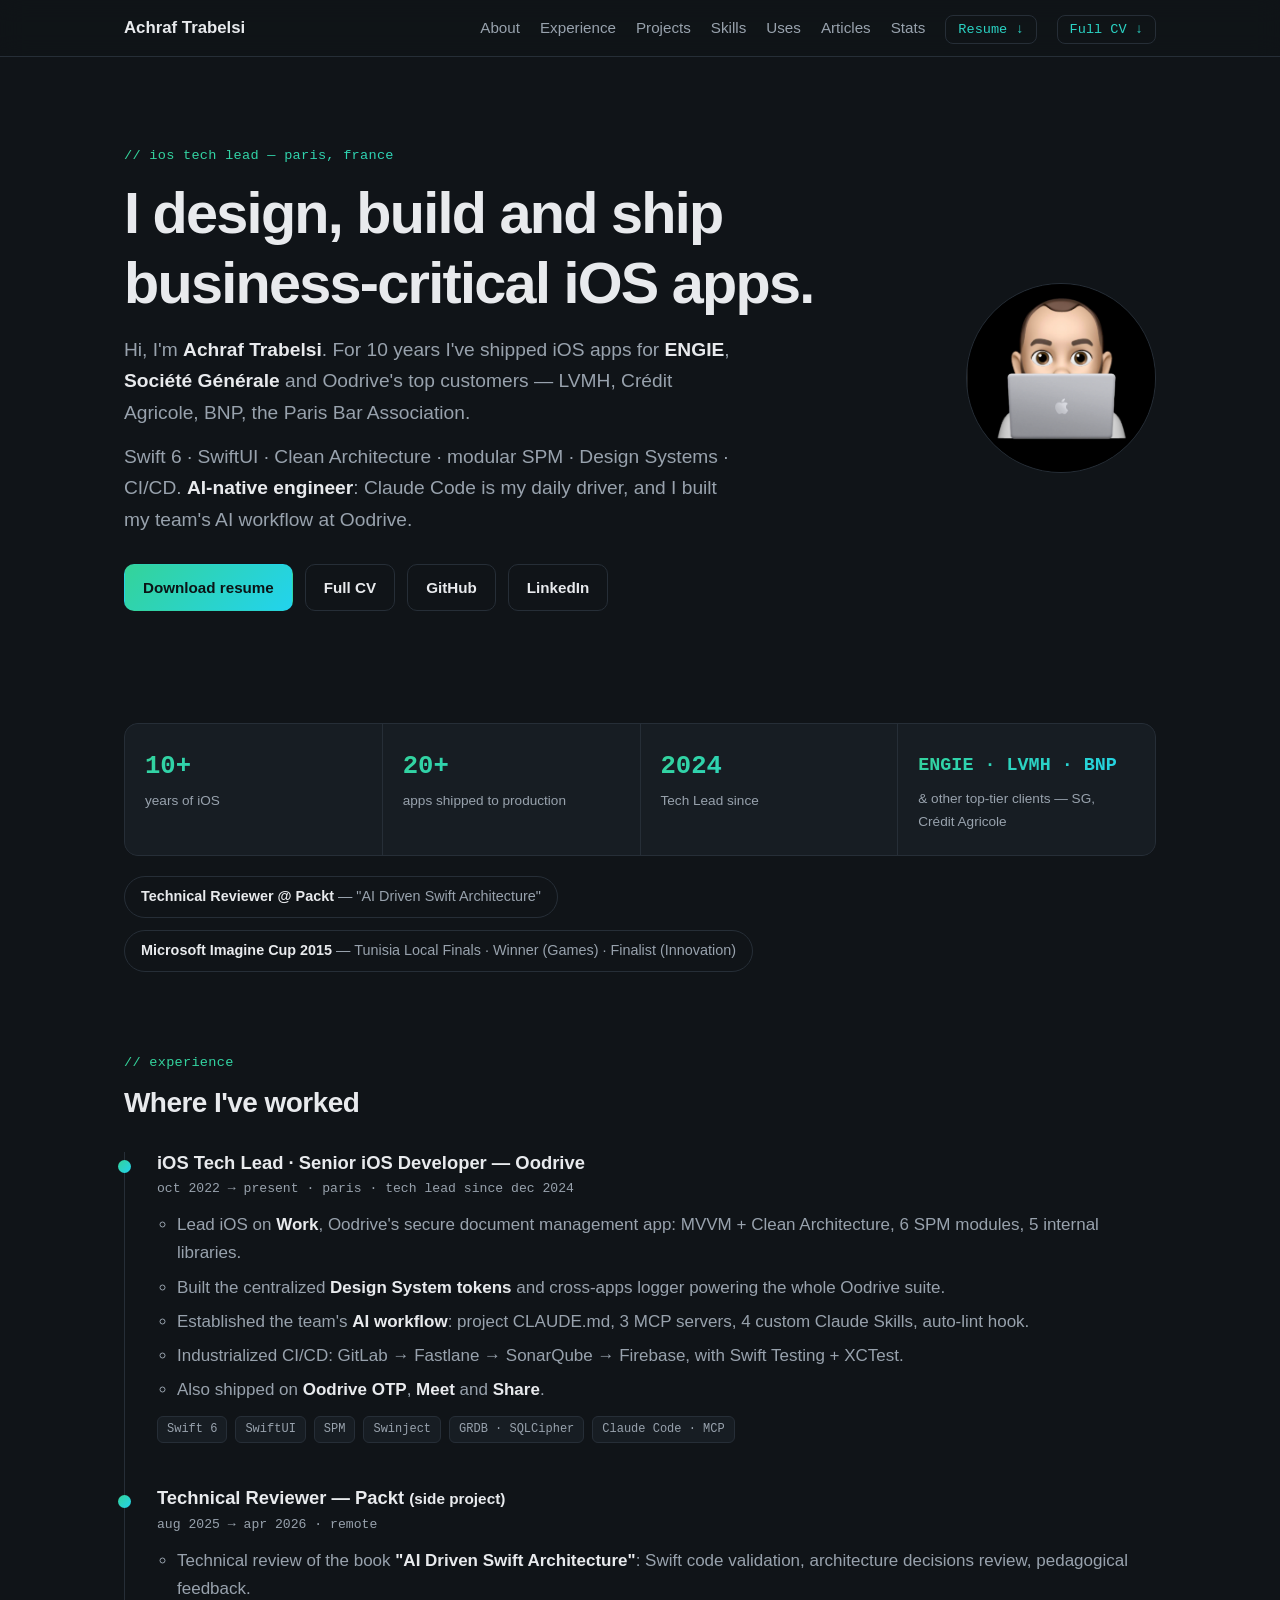
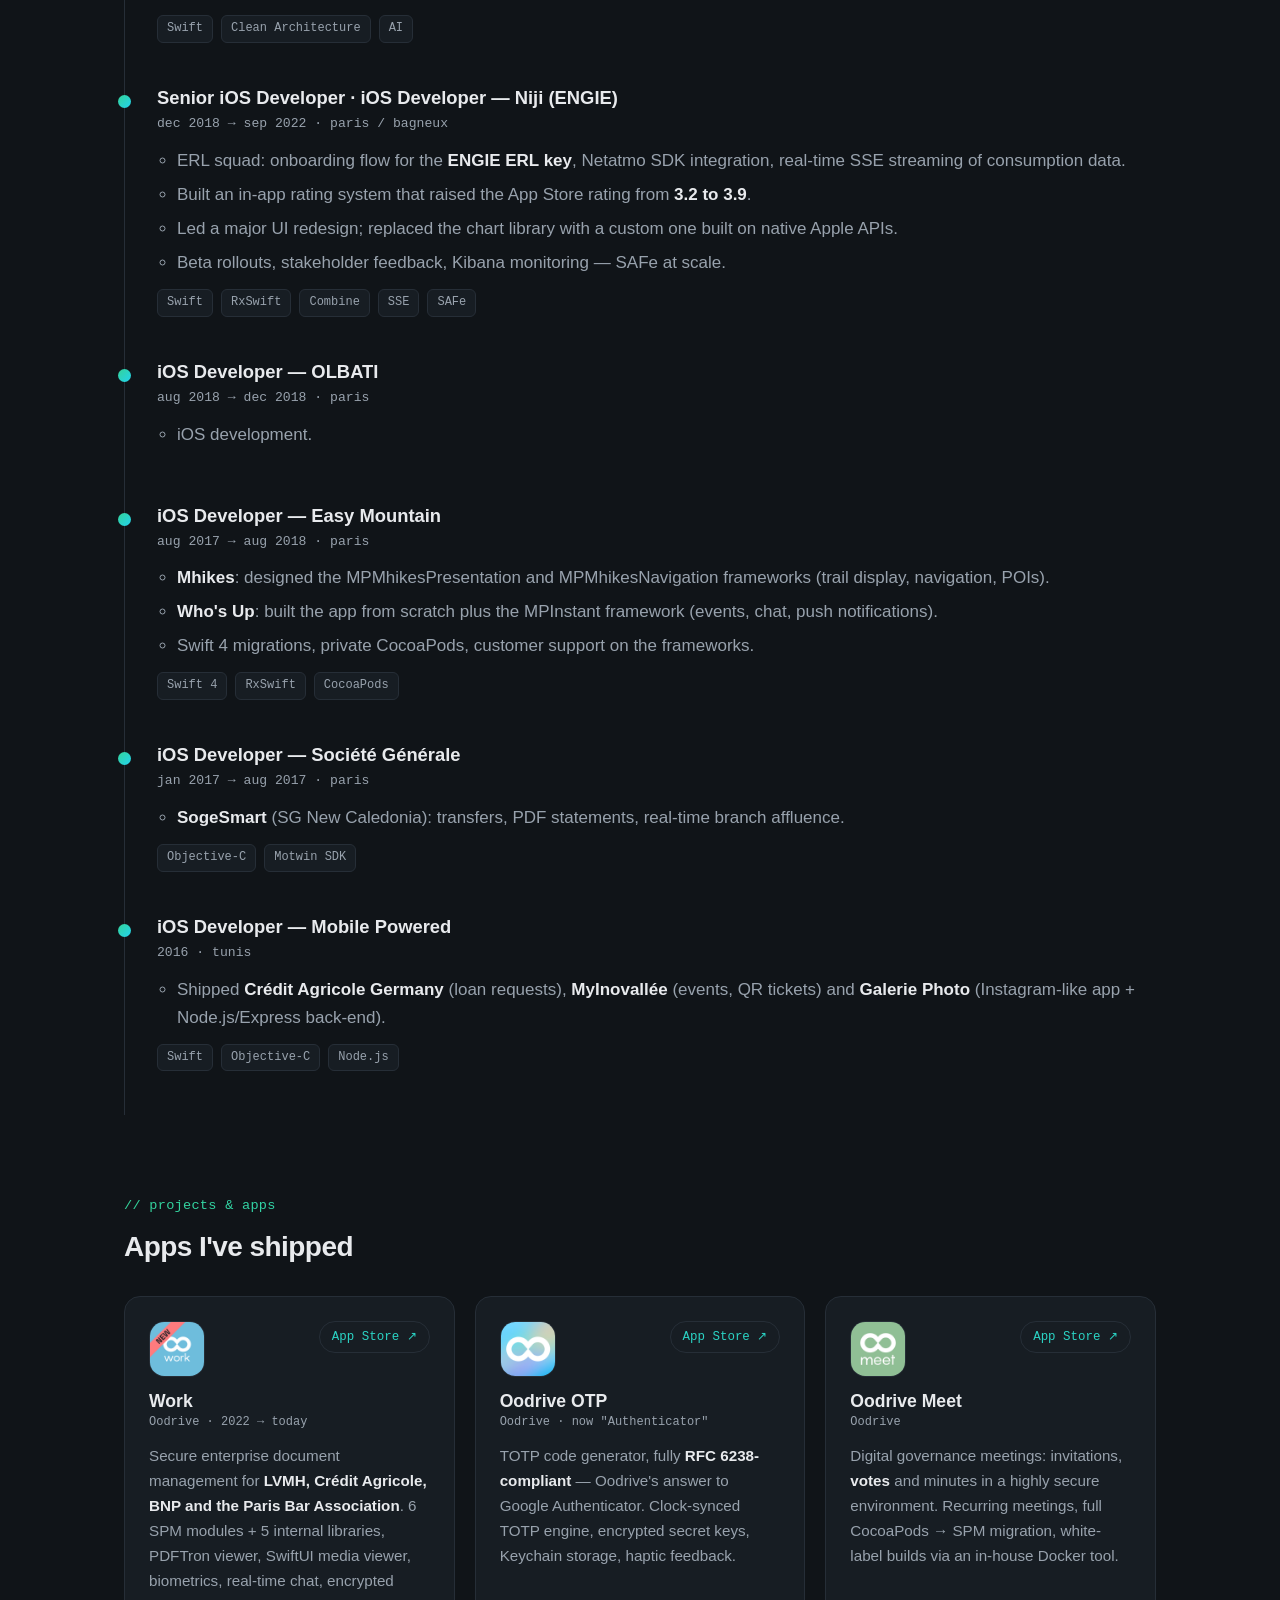
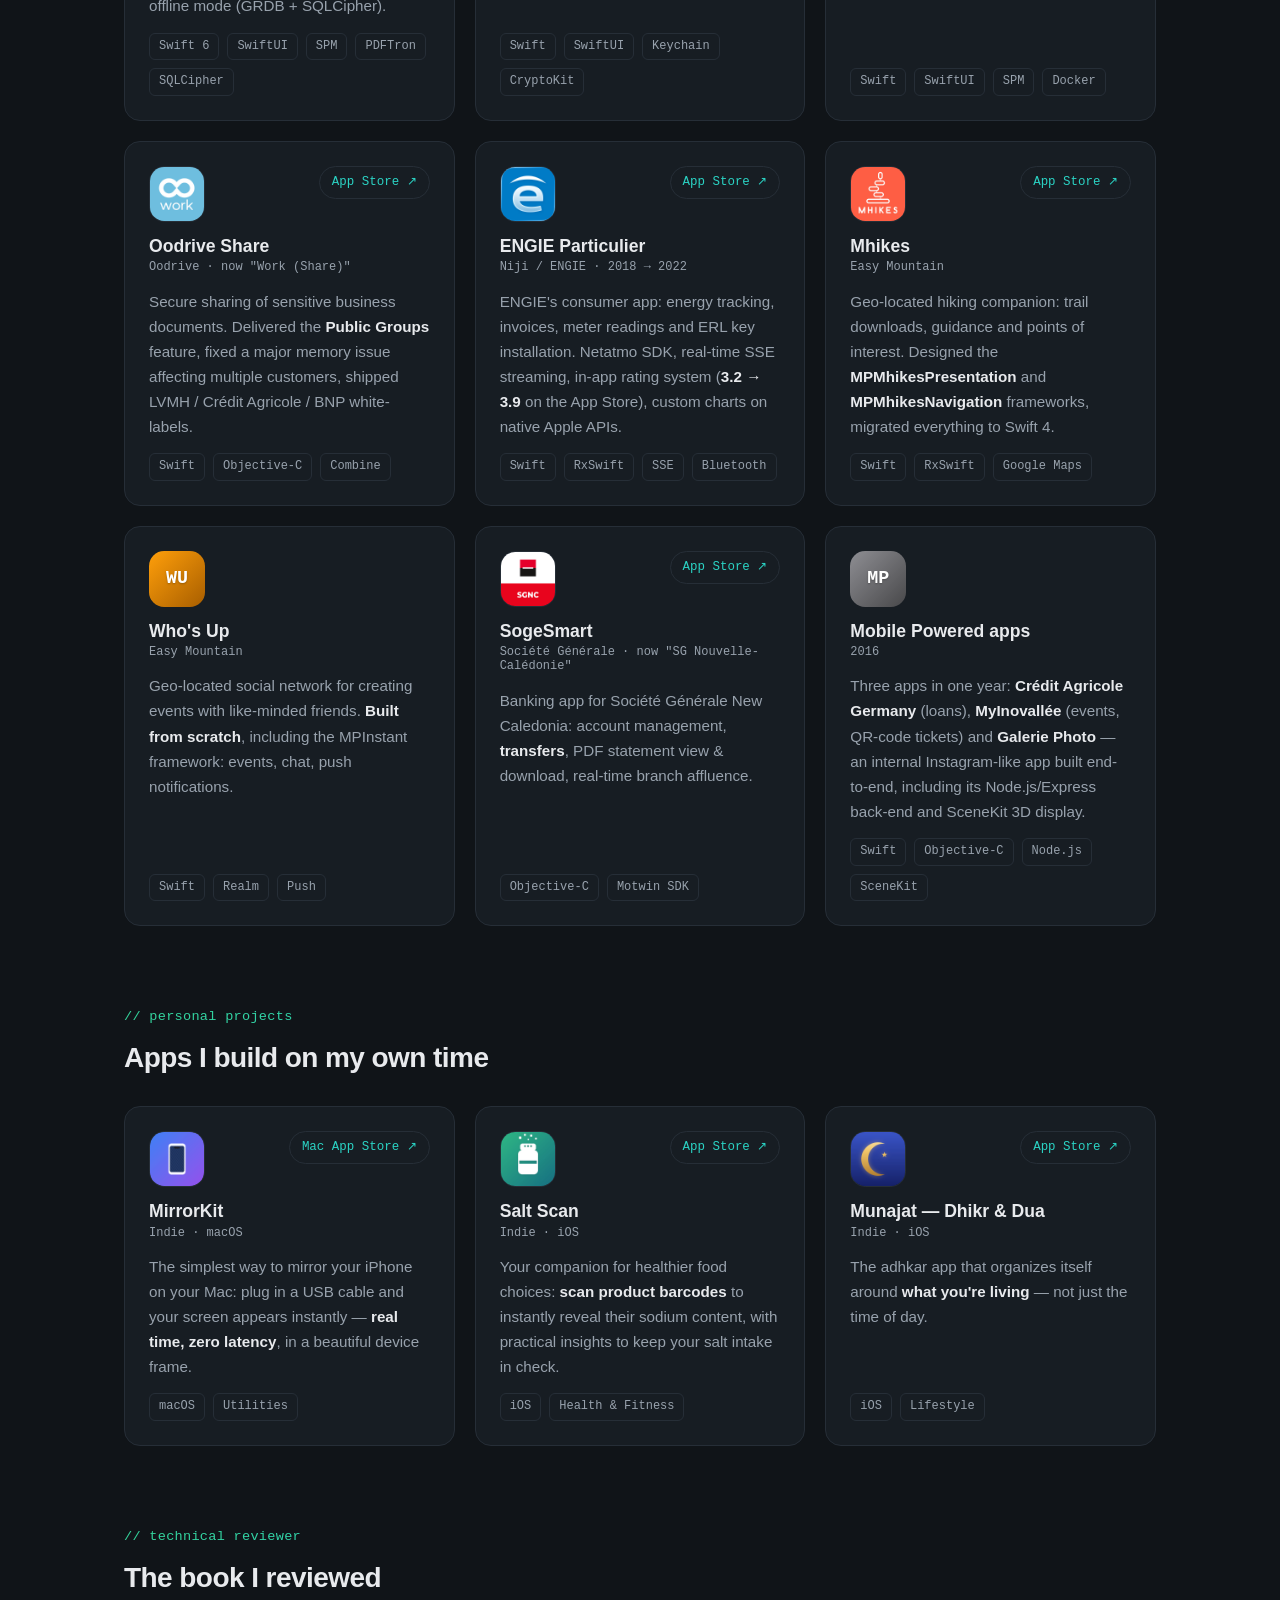
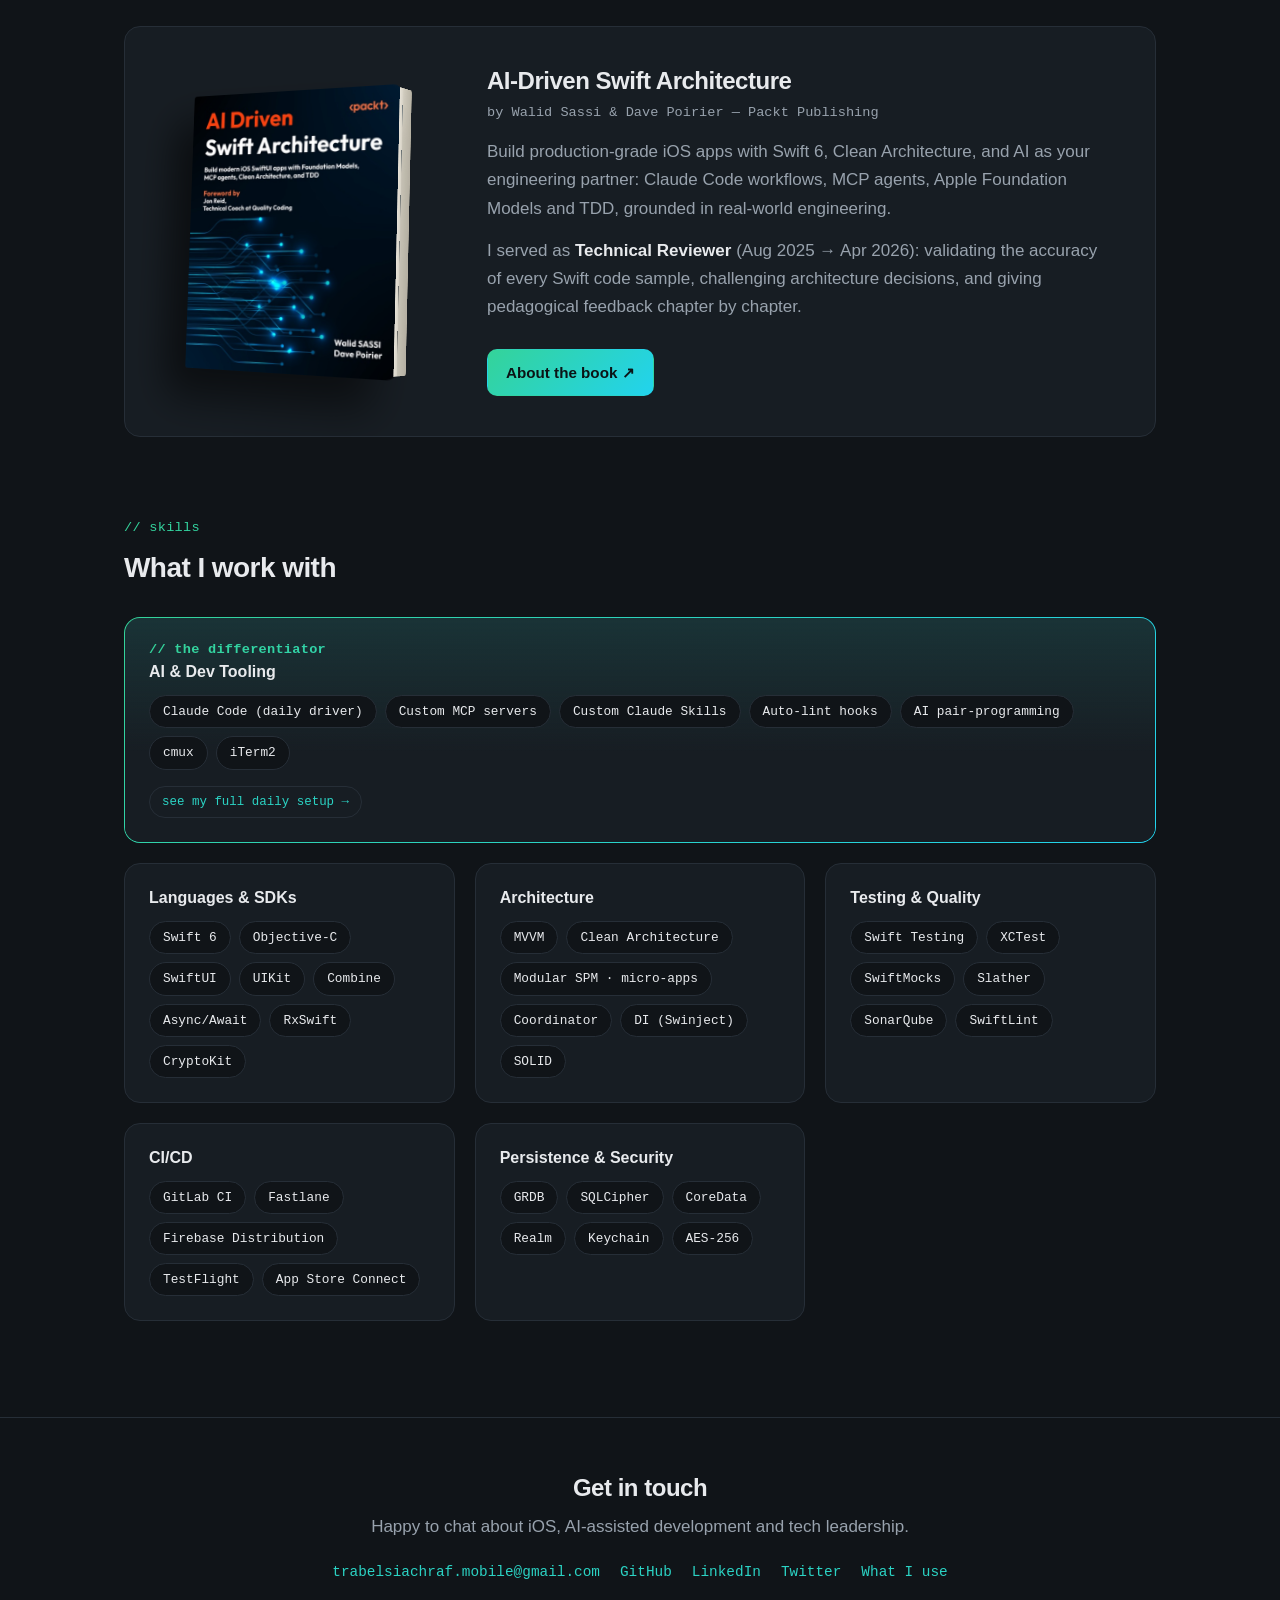
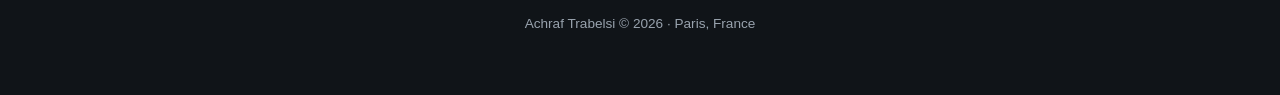
==== commit f3b5a32f: "Add Stats link to site navigation Co-Authored-By: Claude Fable 5 <noreply@anthropic.com>" ====
--- a/index.html
+++ b/index.html
@@ -15,7 +15,7 @@
     <meta property="og:url" content="https://trabelsiachraf.github.io/my-website/">
     <link rel="icon" type="image/png" href="assets/favicon.png">
     <link rel="apple-touch-icon" href="assets/apple-touch-icon.png">
-    <link rel="stylesheet" href="css/style.css?v=4">
+    <link rel="stylesheet" href="css/style.css?v=5">
     <noscript><style>.reveal{opacity:1;transform:none}</style></noscript>
 </head>
 
@@ -32,6 +32,7 @@
                 <li><a href="#skills">Skills</a></li>
                 <li><a href="uses.html">Uses</a></li>
                 <li><a href="articles.html">Articles</a></li>
+                <li><a href="stats.html">Stats</a></li>
                 <li><a class="nav-cta" href="files/CV_Achraf_Trabelsi_Resume_EN.pdf" download>Resume ↓</a></li>
                 <li><a class="nav-cta" href="files/CV_Achraf_Trabelsi_Complete_EN.pdf" download>Full CV ↓</a></li>
             </ul>
@@ -512,7 +513,7 @@
         <p class="footer-copy">Achraf Trabelsi © <span id="year"></span> · Paris, France</p>
     </footer>
 
-    <script src="js/index.js?v=4"></script>
+    <script src="js/index.js?v=5"></script>
 </body>
 
 </html>
--- a/css/style.css
+++ b/css/style.css
@@ -805,6 +805,101 @@
 }
 
 /* ============================================================
+   Post (modern article pages)
+   ============================================================ */
+.post {
+    max-width: 760px;
+    padding-bottom: 40px;
+}
+
+.post-title {
+    font-size: clamp(1.9rem, 4.5vw, 2.6rem);
+    font-weight: 800;
+    letter-spacing: -0.03em;
+    margin: 0 0 12px;
+}
+
+.post-meta {
+    font-family: var(--mono);
+    font-size: 0.85rem;
+    color: var(--text-muted);
+    margin: 0 0 28px;
+}
+
+.post-cover {
+    display: block;
+    width: 100%;
+    height: auto;
+    border-radius: 14px;
+    border: 1px solid var(--border);
+    margin-bottom: 36px;
+}
+
+.post h2 {
+    font-size: 1.35rem;
+    font-weight: 700;
+    letter-spacing: -0.01em;
+    margin: 44px 0 14px;
+}
+
+.post p,
+.post li {
+    color: var(--text-muted);
+    line-height: 1.7;
+}
+
+.post p strong,
+.post li strong {
+    color: var(--text);
+}
+
+.post ul {
+    padding-left: 22px;
+    margin: 0 0 18px;
+}
+
+.post li {
+    margin-bottom: 8px;
+}
+
+.post pre {
+    background: #0F1418;
+    border: 1px solid var(--border);
+    border-radius: 12px;
+    padding: 18px 20px;
+    overflow-x: auto;
+    margin: 18px 0 24px;
+}
+
+.post code {
+    font-family: var(--mono);
+    font-size: 0.84rem;
+    color: var(--text);
+    line-height: 1.6;
+}
+
+.post .eyebrow {
+    margin-bottom: 10px;
+}
+
+.post-outro {
+    border-top: 1px solid var(--border);
+    padding-top: 20px;
+    margin-top: 40px;
+}
+
+.draft-note {
+    font-family: var(--mono);
+    font-size: 0.85rem;
+    color: #FFB4A8;
+    background: rgba(240, 81, 56, 0.08);
+    border: 1px dashed #F05138;
+    border-radius: 10px;
+    padding: 12px 16px;
+    margin: 20px 0;
+}
+
+/* ============================================================
    Scroll reveal
    ============================================================ */
 .reveal {
@@ -940,3 +1035,111 @@
     bottom: 0;
     left: 0;
 }
+
+/* ============================================================
+   Stats page
+   ============================================================ */
+.stats-intro {
+    color: var(--text-muted);
+    max-width: 640px;
+}
+
+.stats-summary {
+    display: flex;
+    align-items: baseline;
+    gap: 16px;
+    flex-wrap: wrap;
+    margin-top: 24px;
+}
+
+.stats-total {
+    font-size: 1.35rem;
+    font-weight: 700;
+}
+
+.stats-updated {
+    color: var(--text-muted);
+    font-family: var(--mono);
+    font-size: 0.8rem;
+}
+
+.stats-grid {
+    display: grid;
+    grid-template-columns: repeat(auto-fill, minmax(280px, 1fr));
+    gap: 20px;
+    margin-top: 32px;
+}
+
+.stat-card {
+    background: var(--surface);
+    border: 1px solid var(--border);
+    border-radius: 14px;
+    padding: 20px;
+    transition: background 0.2s ease;
+}
+
+.stat-card:hover {
+    background: var(--surface-hover);
+}
+
+.stat-head {
+    display: flex;
+    align-items: center;
+    gap: 12px;
+}
+
+.stat-icon {
+    width: 44px;
+    height: 44px;
+    border-radius: 10px;
+    border: 1px solid var(--border);
+}
+
+.stat-name {
+    font-size: 1.1rem;
+}
+
+.stat-total {
+    font-size: 2rem;
+    font-weight: 700;
+    margin: 14px 0 0;
+}
+
+.stat-label {
+    color: var(--text-muted);
+    font-size: 0.85rem;
+    margin: 2px 0 0;
+}
+
+.stat-windows {
+    color: var(--text-muted);
+    font-family: var(--mono);
+    font-size: 0.85rem;
+    margin: 10px 0 0;
+}
+
+.stat-sparkline {
+    display: block;
+    width: 100%;
+    height: 48px;
+    margin-top: 14px;
+}
+
+.stat-sparkline path {
+    fill: none;
+    stroke: var(--accent);
+    stroke-width: 2;
+    vector-effect: non-scaling-stroke;
+}
+
+.stats-note {
+    color: var(--text-muted);
+    font-size: 0.85rem;
+    margin-top: 32px;
+    max-width: 640px;
+}
+
+.stats-error {
+    color: var(--text-muted);
+    margin-top: 32px;
+}
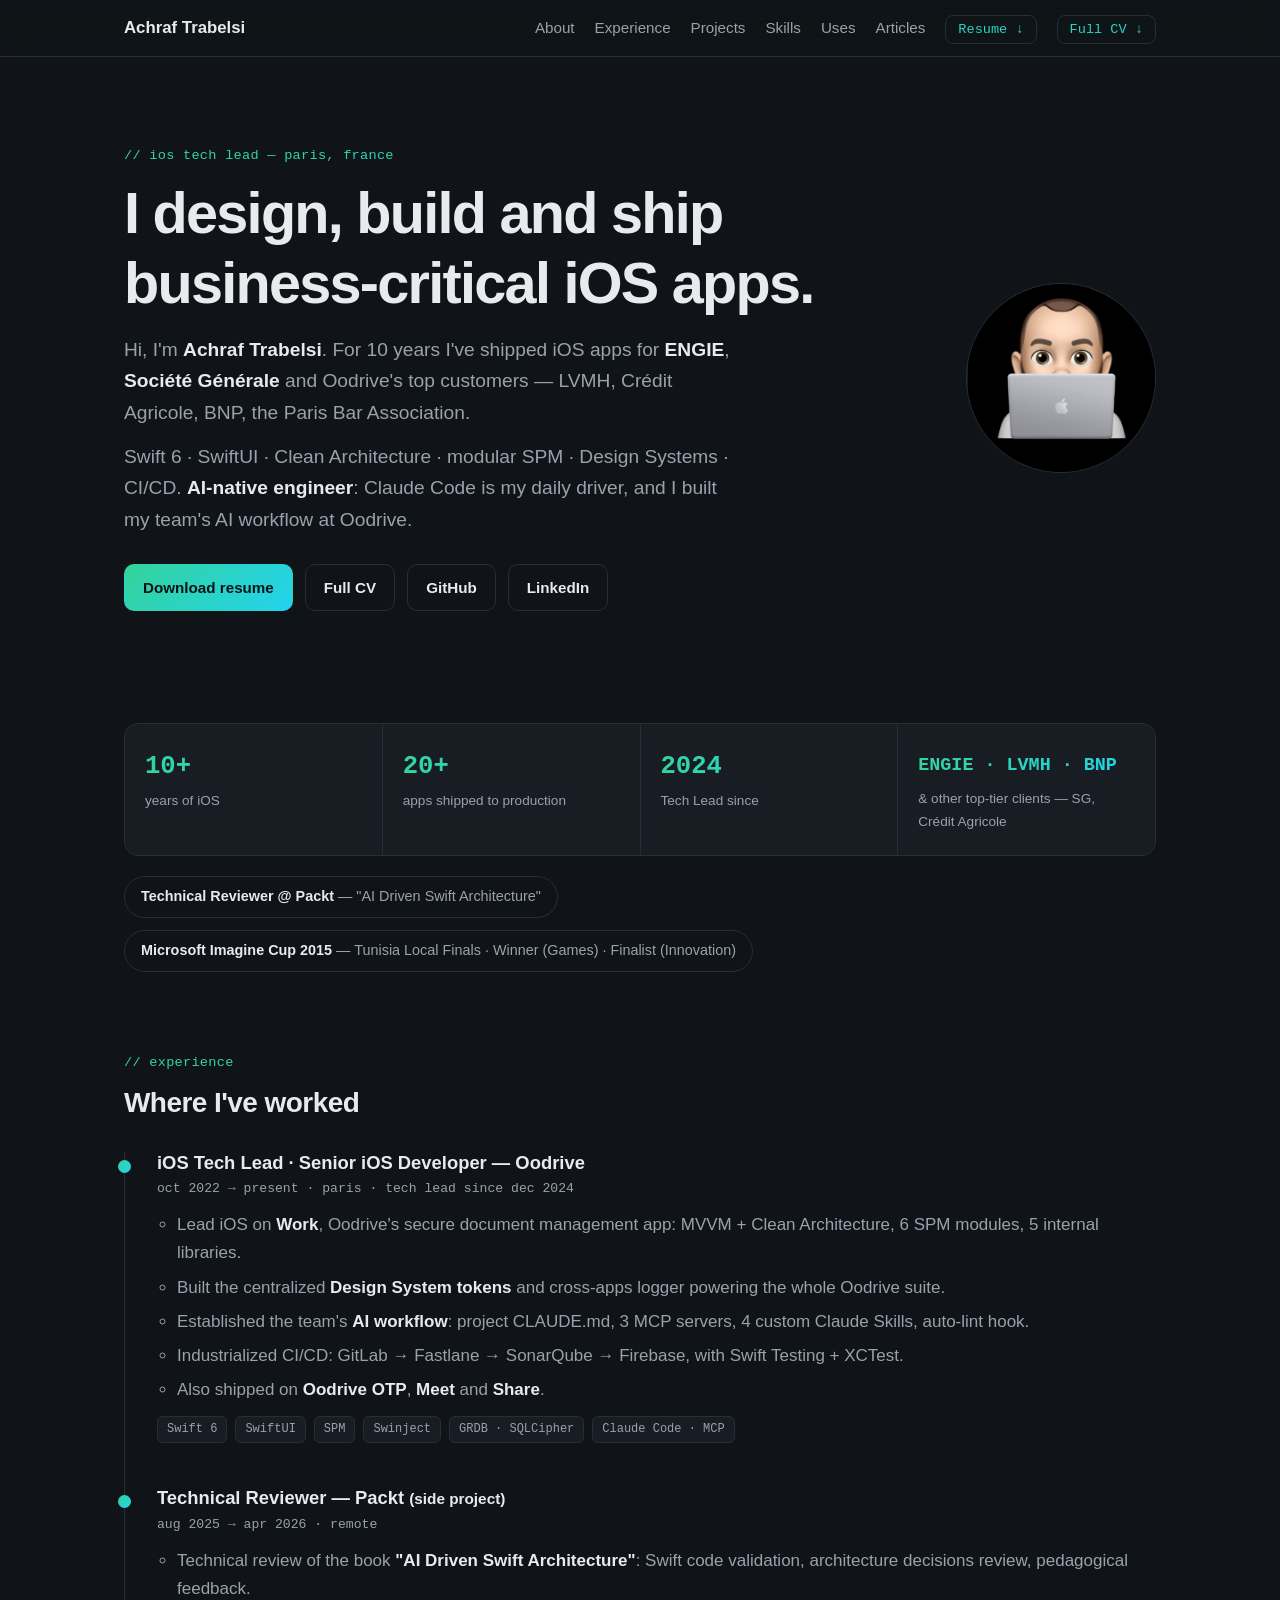
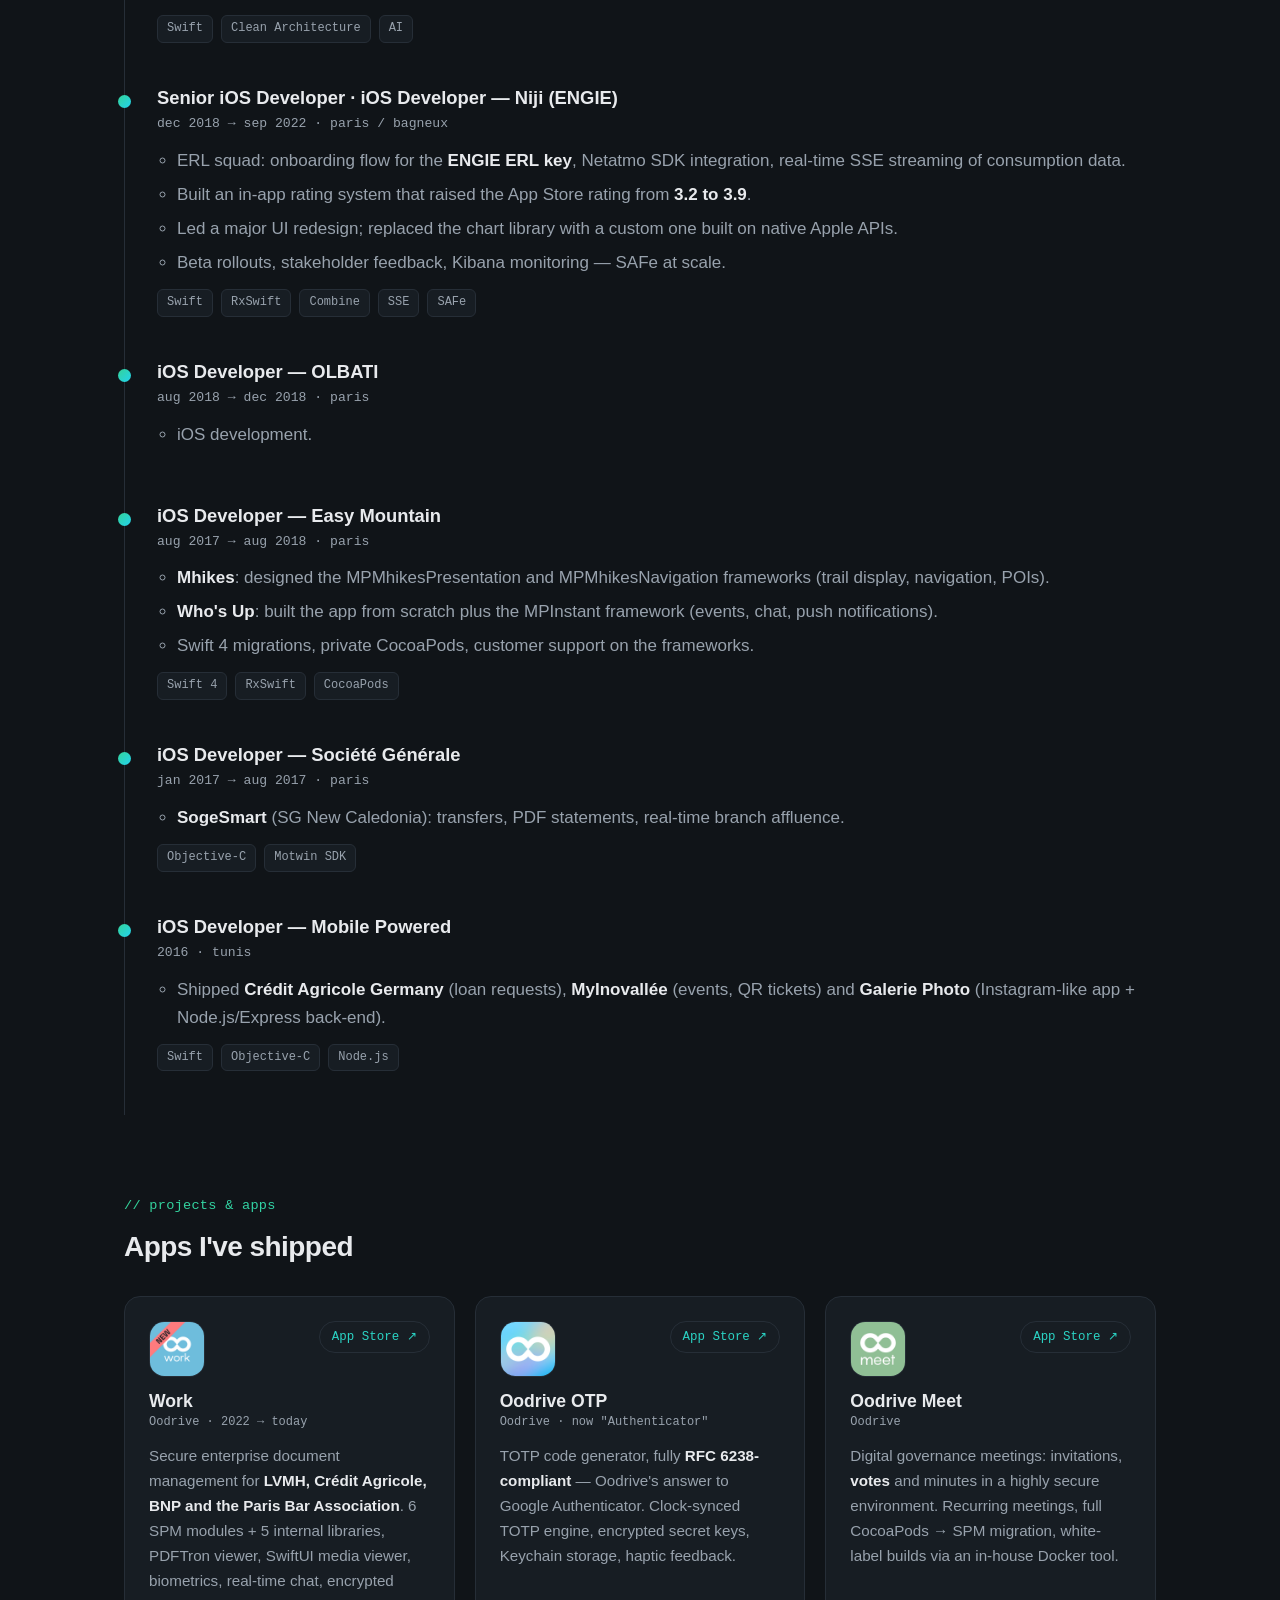
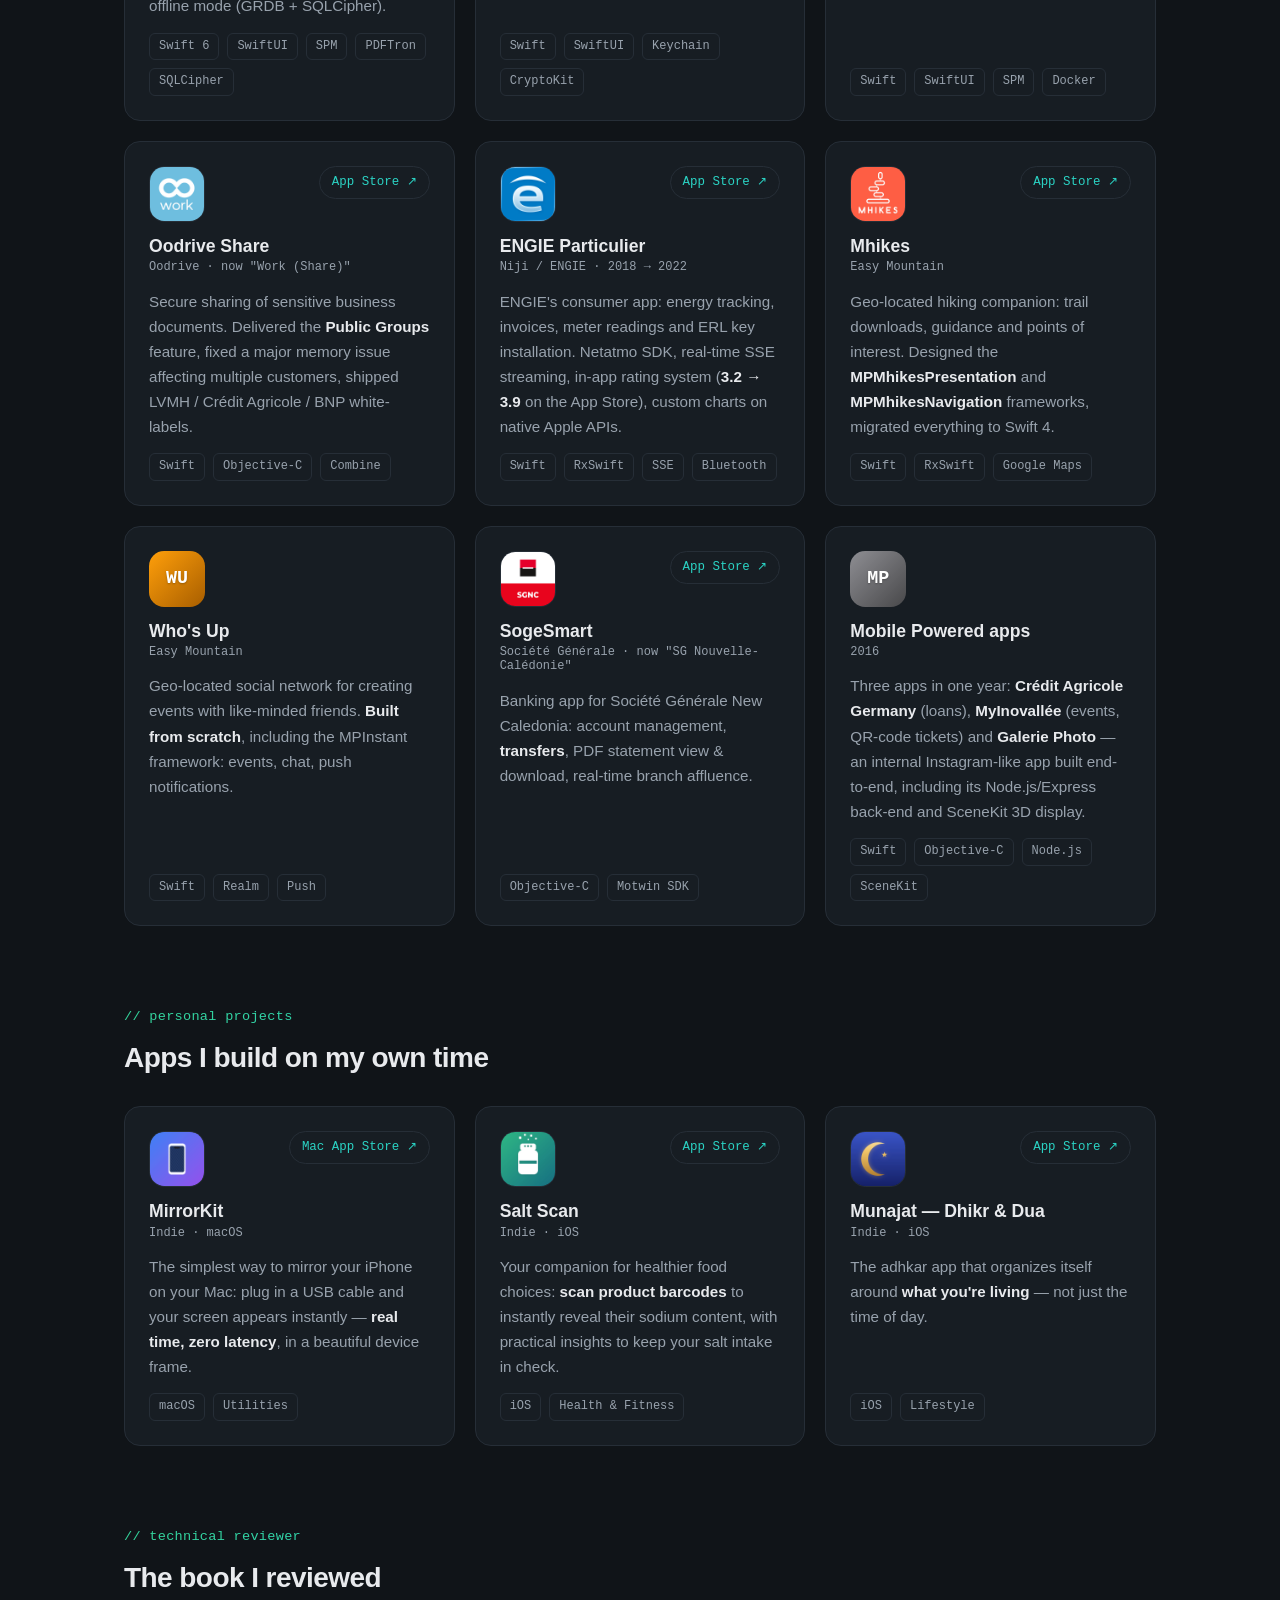
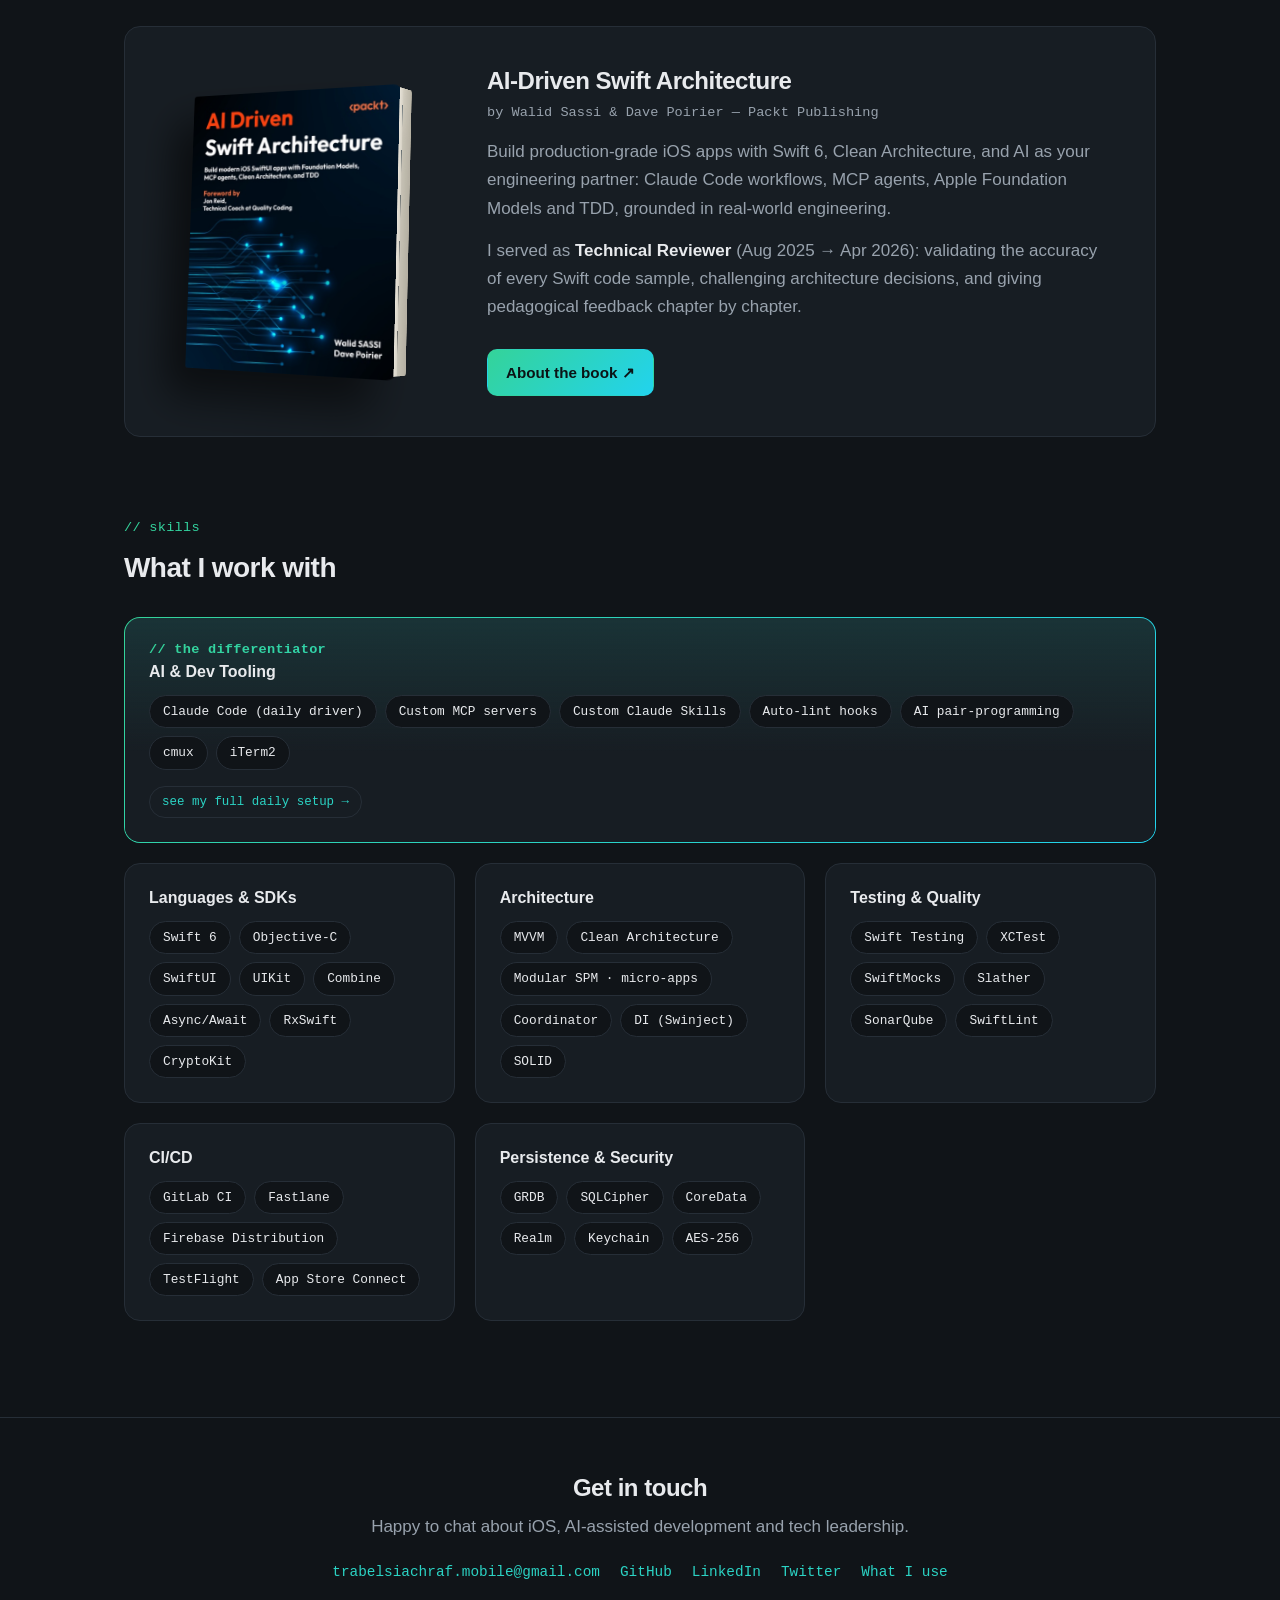
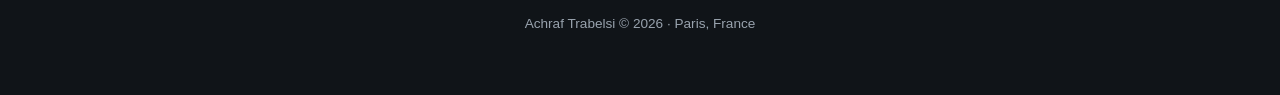
==== commit 92873bb4: "Hide stats page behind avatar easter egg (6 taps) Remove the visible Stats nav link from all pages; " ====
--- a/index.html
+++ b/index.html
@@ -32,7 +32,6 @@
                 <li><a href="#skills">Skills</a></li>
                 <li><a href="uses.html">Uses</a></li>
                 <li><a href="articles.html">Articles</a></li>
-                <li><a href="stats.html">Stats</a></li>
                 <li><a class="nav-cta" href="files/CV_Achraf_Trabelsi_Resume_EN.pdf" download>Resume ↓</a></li>
                 <li><a class="nav-cta" href="files/CV_Achraf_Trabelsi_Complete_EN.pdf" download>Full CV ↓</a></li>
             </ul>
@@ -513,7 +512,7 @@
         <p class="footer-copy">Achraf Trabelsi © <span id="year"></span> · Paris, France</p>
     </footer>
 
-    <script src="js/index.js?v=5"></script>
+    <script src="js/index.js?v=6"></script>
 </body>
 
 </html>
--- a/css/style.css
+++ b/css/style.css
@@ -1052,6 +1052,10 @@
     margin-top: 24px;
 }
 
+.stats-summary[hidden] {
+    display: none;
+}
+
 .stats-total {
     font-size: 1.35rem;
     font-weight: 700;
@@ -1118,6 +1122,21 @@
     margin: 10px 0 0;
 }
 
+.stat-detail {
+    color: var(--text-muted);
+    font-family: var(--mono);
+    font-size: 0.8rem;
+    margin: 8px 0 0;
+}
+
+.stats-breakdown {
+    width: 100%;
+    color: var(--text-muted);
+    font-family: var(--mono);
+    font-size: 0.8rem;
+    margin: 4px 0 0;
+}
+
 .stat-sparkline {
     display: block;
     width: 100%;
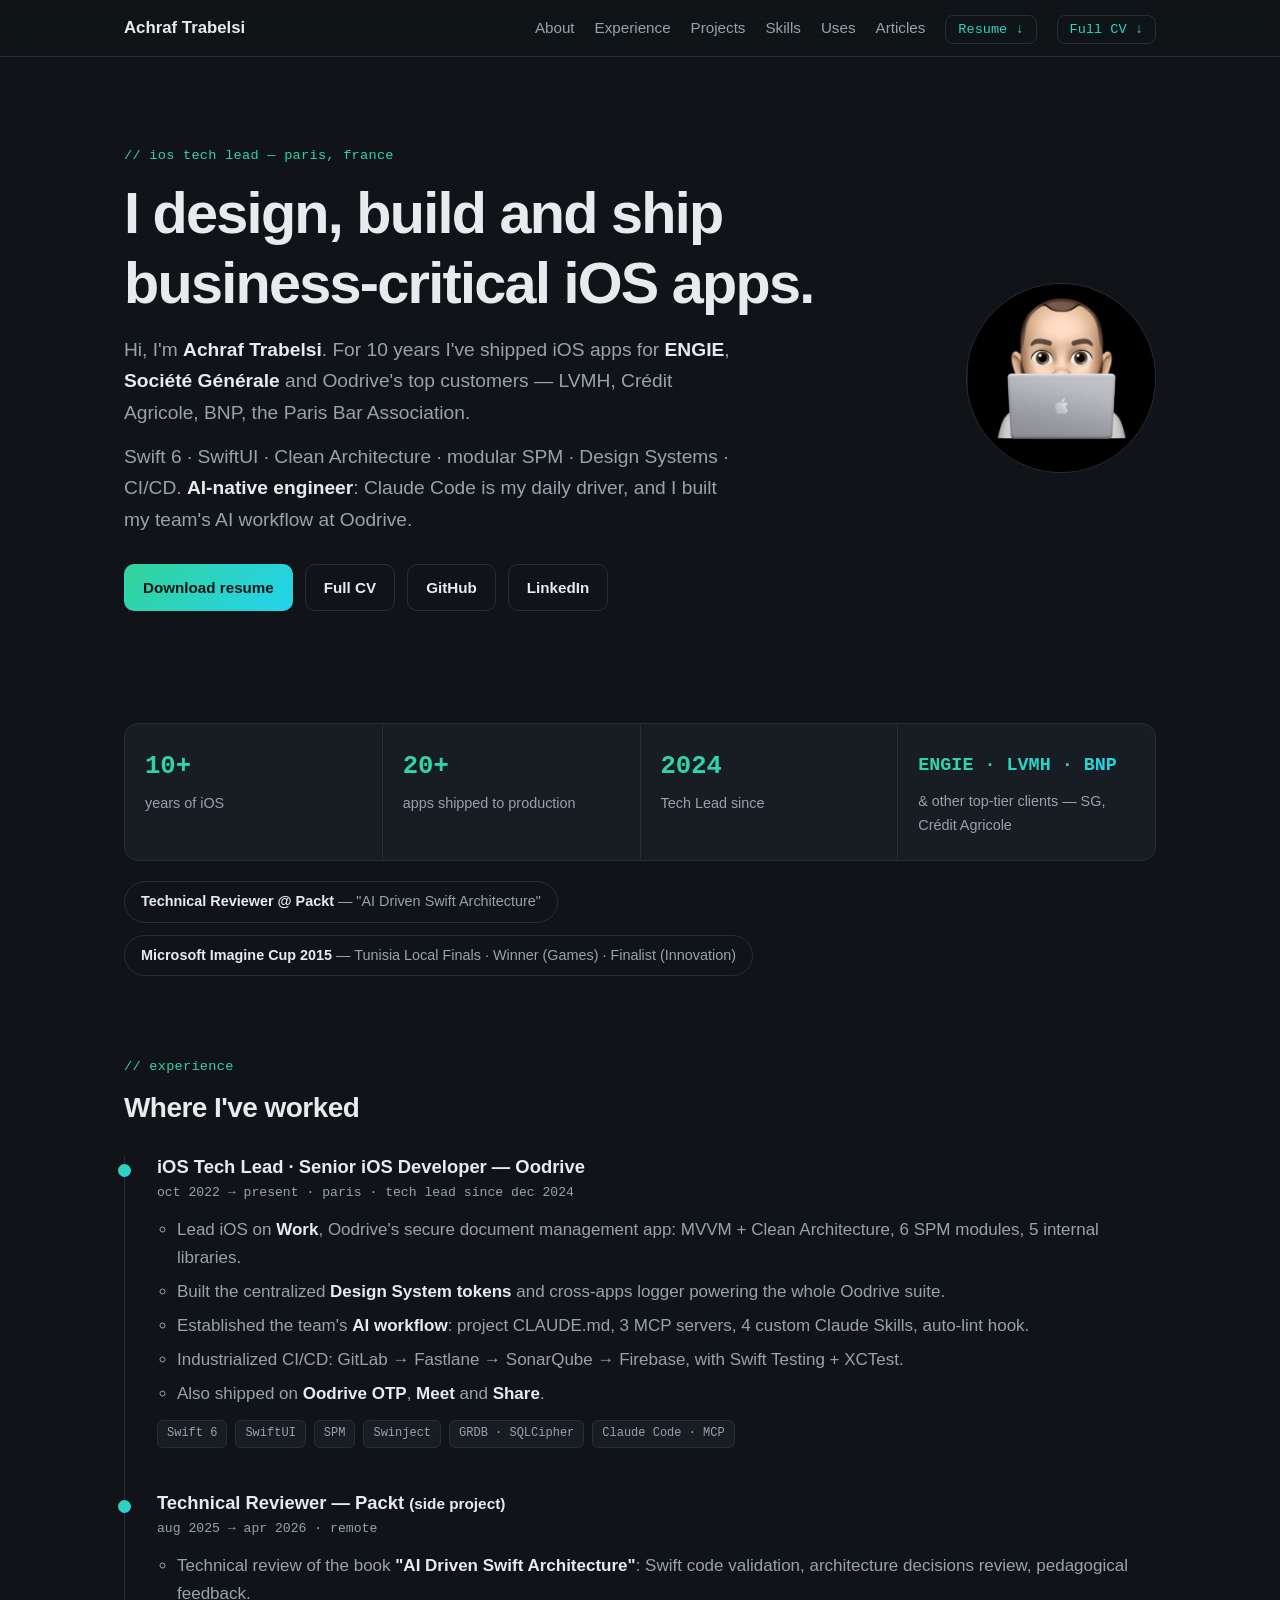
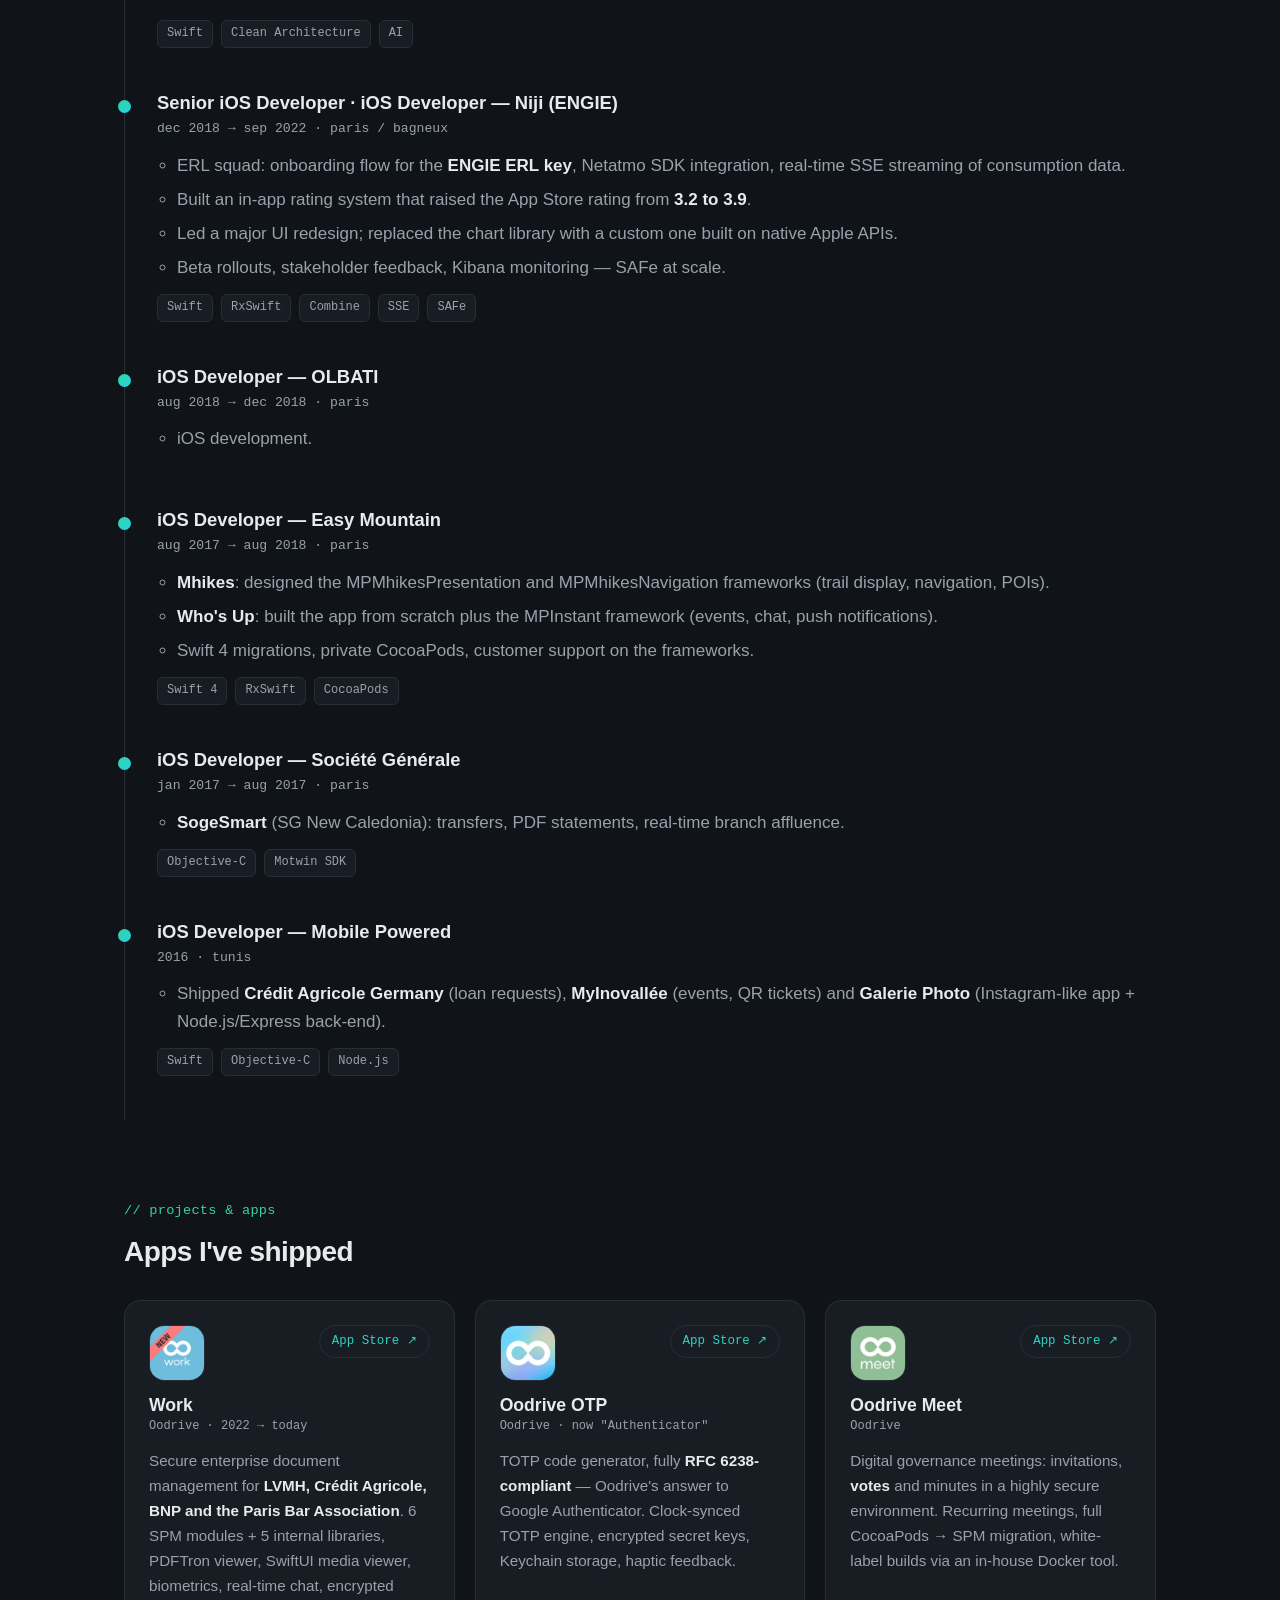
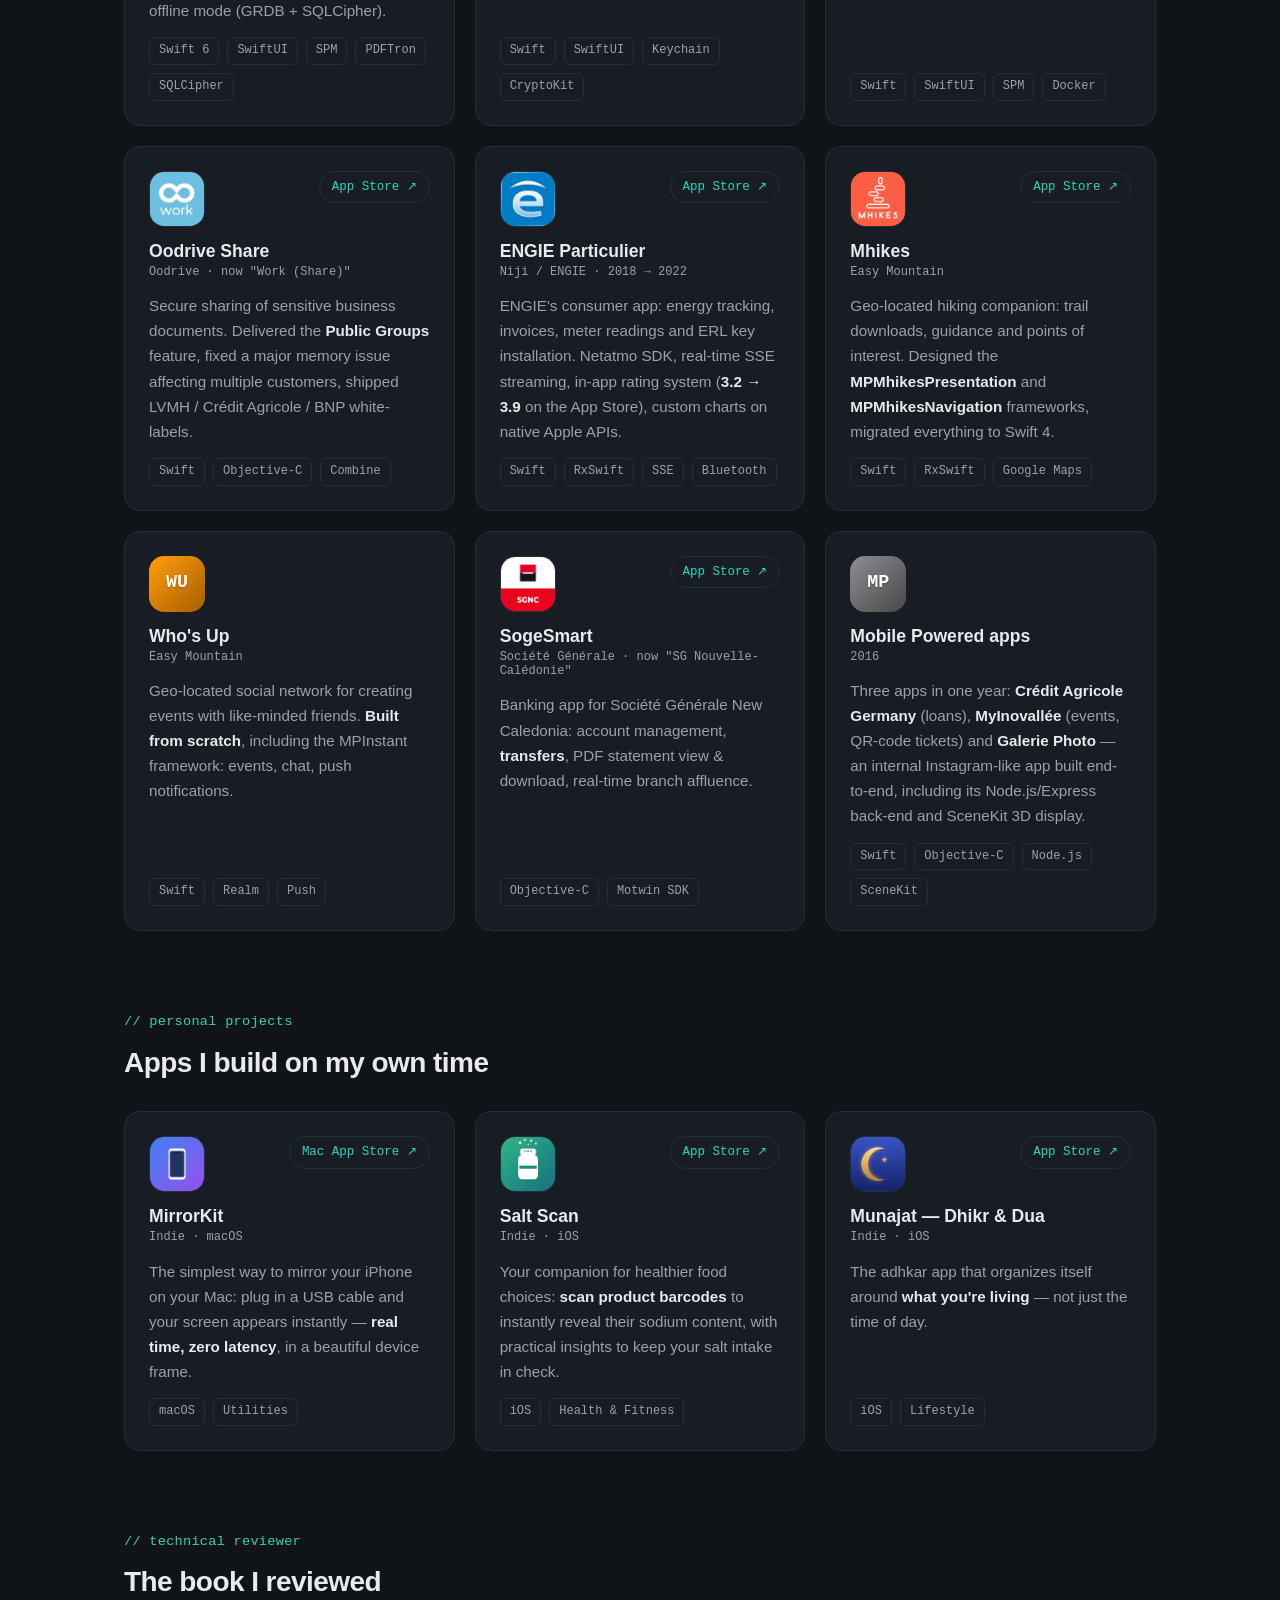
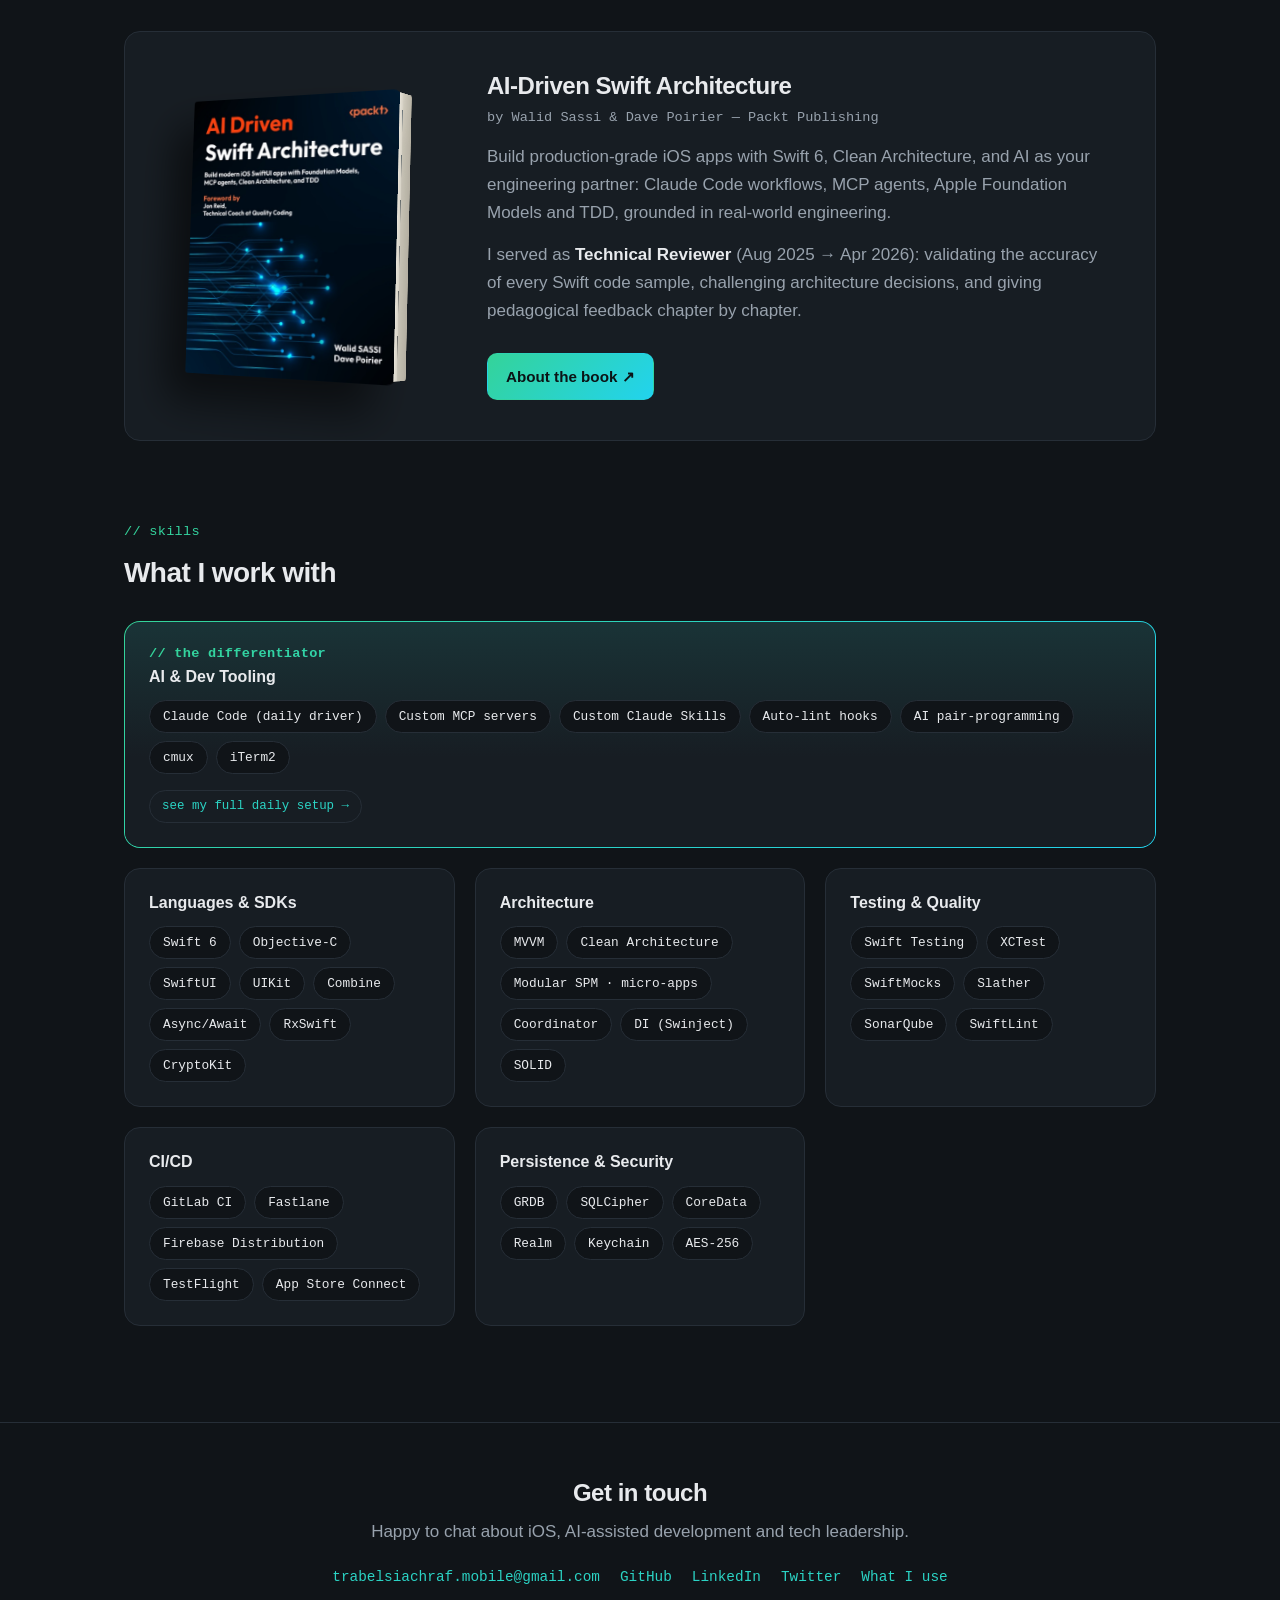
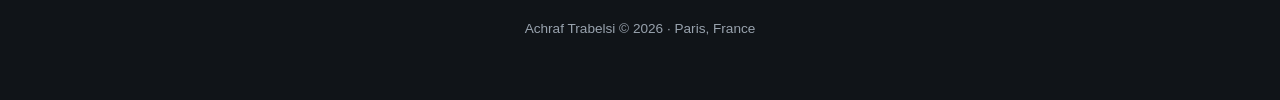
==== commit 1e006dc8: "Add monthly history, App Store metadata and a glossary to the stats page The stats page showed bare " ====
--- a/index.html
+++ b/index.html
@@ -15,7 +15,7 @@
     <meta property="og:url" content="https://trabelsiachraf.github.io/my-website/">
     <link rel="icon" type="image/png" href="assets/favicon.png">
     <link rel="apple-touch-icon" href="assets/apple-touch-icon.png">
-    <link rel="stylesheet" href="css/style.css?v=5">
+    <link rel="stylesheet" href="css/style.css?v=12">
     <noscript><style>.reveal{opacity:1;transform:none}</style></noscript>
 </head>
 
@@ -512,7 +512,7 @@
         <p class="footer-copy">Achraf Trabelsi © <span id="year"></span> · Paris, France</p>
     </footer>
 
-    <script src="js/index.js?v=6"></script>
+    <script src="js/index.js?v=9"></script>
 </body>
 
 </html>
--- a/css/style.css
+++ b/css/style.css
@@ -1041,49 +1041,248 @@
    ============================================================ */
 .stats-intro {
     color: var(--text-muted);
-    max-width: 640px;
-}
-
-.stats-summary {
+    max-width: 680px;
+}
+
+.stats-section-title {
+    font-size: 1.05rem;
+    letter-spacing: 0.04em;
+    text-transform: uppercase;
+    color: var(--text-muted);
+    margin: 48px 0 0;
+}
+
+/* --- Info dot + toast ------------------------------------- */
+.info-dot {
+    display: inline-flex;
+    align-items: center;
+    justify-content: center;
+    width: 15px;
+    height: 15px;
+    padding: 0;
+    flex: 0 0 auto;
+    border: 1px solid var(--border);
+    border-radius: 50%;
+    background: transparent;
+    color: var(--text-muted);
+    font: 600 0.62rem/1 var(--mono);
+    font-style: italic;
+    cursor: pointer;
+    vertical-align: 1px;
+    transition: color 0.15s ease, border-color 0.15s ease, background 0.15s ease;
+}
+
+.info-dot:hover,
+.info-dot:focus-visible {
+    color: var(--accent);
+    border-color: var(--accent);
+    background: var(--accent-soft);
+}
+
+.info-dot-inline {
+    cursor: default;
+}
+
+.stats-toast {
+    position: fixed;
+    left: 50%;
+    bottom: 24px;
+    z-index: 200;
+    width: min(520px, calc(100vw - 32px));
+    display: grid;
+    grid-template-columns: 1fr auto;
+    gap: 2px 12px;
+    padding: 14px 16px;
+    background: var(--surface-hover);
+    border: 1px solid var(--accent);
+    border-radius: 12px;
+    box-shadow: 0 12px 32px rgba(0, 0, 0, 0.45);
+    opacity: 0;
+    transform: translate(-50%, 12px);
+    transition: opacity 0.2s ease, transform 0.2s ease;
+}
+
+.stats-toast.visible {
+    opacity: 1;
+    transform: translate(-50%, 0);
+}
+
+.stats-toast .toast-term {
+    color: var(--accent);
+    font-size: 0.9rem;
+}
+
+.stats-toast .toast-text {
+    grid-column: 1;
+    color: var(--text);
+    font-size: 0.85rem;
+    line-height: 1.5;
+}
+
+.toast-close {
+    grid-column: 2;
+    grid-row: 1 / span 2;
+    align-self: start;
+    padding: 0;
+    width: 24px;
+    height: 24px;
+    border: 0;
+    border-radius: 6px;
+    background: transparent;
+    color: var(--text-muted);
+    cursor: pointer;
+}
+
+.toast-close:hover {
+    color: var(--text);
+    background: var(--border);
+}
+
+.stats-updated {
+    display: block;
+    margin-top: 12px;
+    color: var(--text-muted);
+    font-family: var(--mono);
+    font-size: 0.78rem;
+}
+
+.stats-updated[hidden] {
+    display: none;
+}
+
+/* --- Metric tiles ------------------------------------------ */
+.metric {
+    display: flex;
+    flex-direction: column;
+    gap: 2px;
+    padding: 12px 14px;
+    background: var(--bg);
+    border: 1px solid var(--border);
+    border-radius: 12px;
+}
+
+.metric-value {
+    font-size: 1.5rem;
+    font-weight: 700;
+    line-height: 1.15;
+    font-variant-numeric: tabular-nums;
+}
+
+.metric.is-up .metric-value {
+    color: var(--accent);
+}
+
+.metric.is-down .metric-value {
+    color: #F08C7A;
+}
+
+.metric.is-flat .metric-value {
+    color: var(--text-muted);
+}
+
+.metric-label {
+    display: inline-flex;
+    align-items: center;
+    gap: 5px;
+    color: var(--text-muted);
+    font-size: 0.75rem;
+    line-height: 1.35;
+}
+
+/* --- Bars --------------------------------------------------- */
+.stat-subtitle {
+    display: inline-flex;
+    align-items: center;
+    gap: 6px;
+    margin-top: 20px;
+    color: var(--text-muted);
+    font-size: 0.72rem;
+    letter-spacing: 0.08em;
+    text-transform: uppercase;
+}
+
+.bar-list {
+    list-style: none;
+    margin: 10px 0 0;
+    padding: 0;
+    display: grid;
+    gap: 9px;
+}
+
+.bar-head {
     display: flex;
     align-items: baseline;
-    gap: 16px;
-    flex-wrap: wrap;
-    margin-top: 24px;
-}
-
-.stats-summary[hidden] {
-    display: none;
-}
-
-.stats-total {
-    font-size: 1.35rem;
-    font-weight: 700;
-}
-
-.stats-updated {
-    color: var(--text-muted);
-    font-family: var(--mono);
-    font-size: 0.8rem;
-}
-
+    justify-content: space-between;
+    gap: 12px;
+    font-size: 0.82rem;
+}
+
+.bar-name {
+    overflow: hidden;
+    text-overflow: ellipsis;
+    white-space: nowrap;
+}
+
+.bar-flag {
+    font-size: 0.95rem;
+}
+
+.bar-value {
+    flex: 0 0 auto;
+    color: var(--text-muted);
+    font-family: var(--mono);
+    font-size: 0.76rem;
+    font-variant-numeric: tabular-nums;
+}
+
+.bar-track {
+    height: 4px;
+    margin-top: 4px;
+    border-radius: 2px;
+    background: var(--border);
+    overflow: hidden;
+}
+
+.bar-fill {
+    height: 100%;
+    border-radius: 2px;
+    background: var(--accent-grad);
+}
+
+.link-button {
+    margin-top: 14px;
+    padding: 0;
+    border: 0;
+    background: none;
+    color: var(--accent);
+    font: inherit;
+    font-size: 0.82rem;
+    cursor: pointer;
+}
+
+.link-button:hover {
+    text-decoration: underline;
+}
+
+/* --- App cards ---------------------------------------------- */
 .stats-grid {
     display: grid;
-    grid-template-columns: repeat(auto-fill, minmax(280px, 1fr));
+    grid-template-columns: repeat(auto-fill, minmax(320px, 1fr));
     gap: 20px;
-    margin-top: 32px;
+    margin-top: 28px;
 }
 
 .stat-card {
     background: var(--surface);
     border: 1px solid var(--border);
-    border-radius: 14px;
-    padding: 20px;
-    transition: background 0.2s ease;
+    border-radius: 16px;
+    padding: 22px;
+    transition: background 0.2s ease, border-color 0.2s ease;
 }
 
 .stat-card:hover {
     background: var(--surface-hover);
+    border-color: #32404C;
 }
 
 .stat-head {
@@ -1095,70 +1294,323 @@
 .stat-icon {
     width: 44px;
     height: 44px;
+    flex: 0 0 auto;
     border-radius: 10px;
     border: 1px solid var(--border);
 }
 
+.stat-heading {
+    min-width: 0;
+}
+
 .stat-name {
-    font-size: 1.1rem;
+    font-size: 1.05rem;
+}
+
+.stat-meta {
+    margin: 2px 0 0;
+    color: var(--text-muted);
+    font-size: 0.74rem;
+}
+
+.stat-store {
+    font-size: 0.75rem;
+    font-family: var(--mono);
+}
+
+.stat-hero {
+    margin-top: 16px;
 }
 
 .stat-total {
-    font-size: 2rem;
+    font-size: 2.1rem;
     font-weight: 700;
-    margin: 14px 0 0;
-}
-
-.stat-label {
-    color: var(--text-muted);
-    font-size: 0.85rem;
-    margin: 2px 0 0;
-}
-
-.stat-windows {
-    color: var(--text-muted);
-    font-family: var(--mono);
-    font-size: 0.85rem;
-    margin: 10px 0 0;
-}
-
-.stat-detail {
-    color: var(--text-muted);
-    font-family: var(--mono);
-    font-size: 0.8rem;
-    margin: 8px 0 0;
-}
-
-.stats-breakdown {
-    width: 100%;
-    color: var(--text-muted);
-    font-family: var(--mono);
-    font-size: 0.8rem;
+    line-height: 1.1;
+    margin: 0;
+    font-variant-numeric: tabular-nums;
+    background: var(--accent-grad);
+    -webkit-background-clip: text;
+    background-clip: text;
+    color: transparent;
+}
+
+.stat-card .stat-label {
+    display: flex;
+    align-items: center;
+    gap: 6px;
+    color: var(--text-muted);
+    font-size: 0.82rem;
     margin: 4px 0 0;
+}
+
+.stat-metrics {
+    display: grid;
+    grid-template-columns: repeat(auto-fit, minmax(104px, 1fr));
+    gap: 10px;
+    margin-top: 16px;
+}
+
+.stat-metrics .metric {
+    padding: 10px 12px;
+}
+
+.stat-metrics .metric-value {
+    font-size: 1.15rem;
+}
+
+/* --- Charts --------------------------------------------------- */
+.chart-block {
+    margin-top: 18px;
+}
+
+.chart-tabs {
+    display: inline-flex;
+    padding: 2px;
+    gap: 2px;
+    background: var(--bg);
+    border: 1px solid var(--border);
+    border-radius: 8px;
+}
+
+.chart-tab {
+    padding: 3px 10px;
+    border: 0;
+    border-radius: 6px;
+    background: transparent;
+    color: var(--text-muted);
+    font-family: var(--mono);
+    font-size: 0.7rem;
+    cursor: pointer;
+    transition: background 0.15s ease, color 0.15s ease;
+}
+
+.chart-tab:hover {
+    color: var(--text);
+}
+
+.chart-tab.is-active {
+    background: var(--accent-soft);
+    color: var(--accent);
+}
+
+.chart-block .stat-chart {
+    margin-top: 10px;
+}
+
+.stat-chart {
+    position: relative;
+    margin-top: 18px;
+    padding: 4px 0;
+    touch-action: pan-y;
 }
 
 .stat-sparkline {
     display: block;
     width: 100%;
-    height: 48px;
-    margin-top: 14px;
-}
-
-.stat-sparkline path {
+    height: 52px;
+}
+
+.spark-line {
     fill: none;
     stroke: var(--accent);
     stroke-width: 2;
     vector-effect: non-scaling-stroke;
 }
 
+.spark-area {
+    fill: var(--accent-soft);
+    stroke: none;
+}
+
+.spark-bar {
+    fill: var(--accent);
+}
+
+/* The month still in progress is not comparable to the completed ones. */
+.spark-bar.is-partial {
+    fill: var(--accent);
+    opacity: 0.4;
+}
+
+.spark-baseline {
+    stroke: var(--border);
+    stroke-width: 1;
+    vector-effect: non-scaling-stroke;
+}
+
+.chart-marker {
+    position: absolute;
+    top: 0;
+    bottom: 0;
+    width: 1px;
+    background: var(--accent);
+    opacity: 0.7;
+    pointer-events: none;
+}
+
+.chart-tip {
+    position: absolute;
+    bottom: calc(100% + 6px);
+    transform: translateX(-50%);
+    padding: 4px 8px;
+    background: var(--bg);
+    border: 1px solid var(--accent);
+    border-radius: 6px;
+    color: var(--text);
+    font-family: var(--mono);
+    font-size: 0.72rem;
+    white-space: nowrap;
+    pointer-events: none;
+}
+
+.chart-caption {
+    margin: 6px 0 0;
+}
+
+.chart-caption-label {
+    display: inline-flex;
+    align-items: center;
+    gap: 5px;
+    color: var(--text-muted);
+    font-size: 0.72rem;
+}
+
+/* --- Facts list ---------------------------------------------- */
+.stat-facts {
+    list-style: none;
+    margin: 18px 0 0;
+    padding: 14px 0 0;
+    border-top: 1px solid var(--border);
+    display: grid;
+    gap: 8px;
+}
+
+.stat-facts li {
+    display: flex;
+    align-items: baseline;
+    justify-content: space-between;
+    gap: 12px;
+    font-size: 0.82rem;
+}
+
+.fact-label {
+    display: inline-flex;
+    align-items: center;
+    gap: 5px;
+    flex: 0 0 auto;
+    color: var(--text-muted);
+}
+
+.fact-value {
+    text-align: right;
+    font-family: var(--mono);
+    font-size: 0.76rem;
+}
+
+/* --- Dialog --------------------------------------------------- */
+.stats-dialog {
+    width: min(460px, calc(100vw - 32px));
+    max-height: min(75vh, 640px);
+    padding: 22px;
+    border: 1px solid var(--border);
+    border-radius: 16px;
+    background: var(--surface);
+    color: var(--text);
+    overflow: auto;
+}
+
+.stats-dialog::backdrop {
+    background: rgba(8, 11, 14, 0.72);
+    backdrop-filter: blur(3px);
+}
+
+.dialog-head {
+    display: flex;
+    align-items: flex-start;
+    justify-content: space-between;
+    gap: 16px;
+}
+
+.dialog-title {
+    font-size: 1.05rem;
+}
+
+.dialog-sub {
+    margin: 2px 0 0;
+    color: var(--text-muted);
+    font-family: var(--mono);
+    font-size: 0.76rem;
+}
+
+.dialog-close {
+    flex: 0 0 auto;
+    width: 30px;
+    height: 30px;
+    padding: 0;
+    border: 1px solid var(--border);
+    border-radius: 8px;
+    background: transparent;
+    color: var(--text-muted);
+    cursor: pointer;
+}
+
+.dialog-close:hover {
+    color: var(--text);
+    border-color: var(--accent);
+}
+
+.dialog-list {
+    margin-top: 18px;
+}
+
+/* --- Glossary -------------------------------------------------- */
+.glossary {
+    margin-top: 8px;
+    scroll-margin-top: 90px;
+}
+
+.glossary-list {
+    margin: 18px 0 0;
+    display: grid;
+    gap: 16px;
+    max-width: 720px;
+}
+
+.glossary-list dt {
+    font-weight: 600;
+    font-size: 0.95rem;
+}
+
+.glossary-list dd {
+    margin: 4px 0 0;
+    color: var(--text-muted);
+    font-size: 0.9rem;
+    line-height: 1.6;
+}
+
 .stats-note {
     color: var(--text-muted);
     font-size: 0.85rem;
+    margin-top: 40px;
+    max-width: 720px;
+}
+
+.stats-error {
+    color: var(--text-muted);
     margin-top: 32px;
-    max-width: 640px;
-}
-
-.stats-error {
-    color: var(--text-muted);
-    margin-top: 32px;
-}
+}
+
+@media (max-width: 560px) {
+    .stats-grid {
+        grid-template-columns: 1fr;
+    }
+
+    .stat-facts li {
+        flex-direction: column;
+        gap: 2px;
+    }
+
+    .fact-value {
+        text-align: left;
+    }
+}
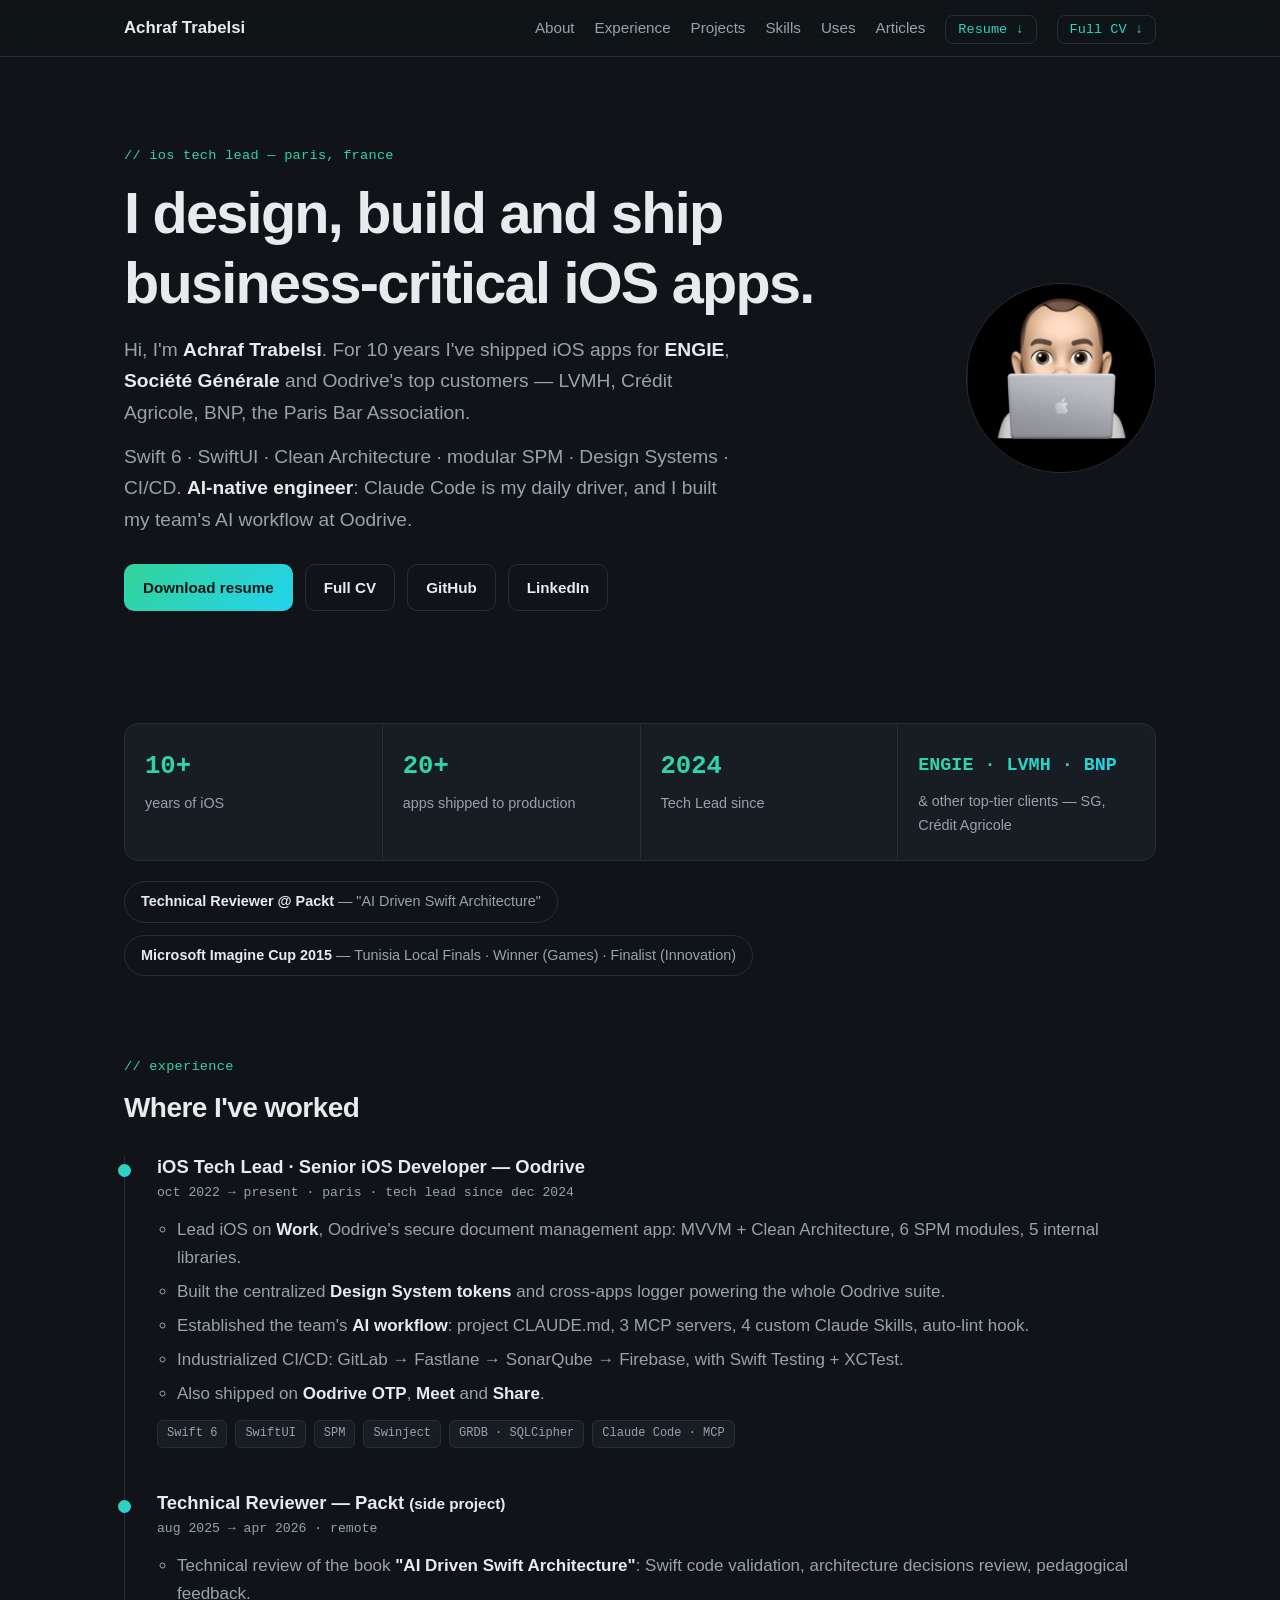
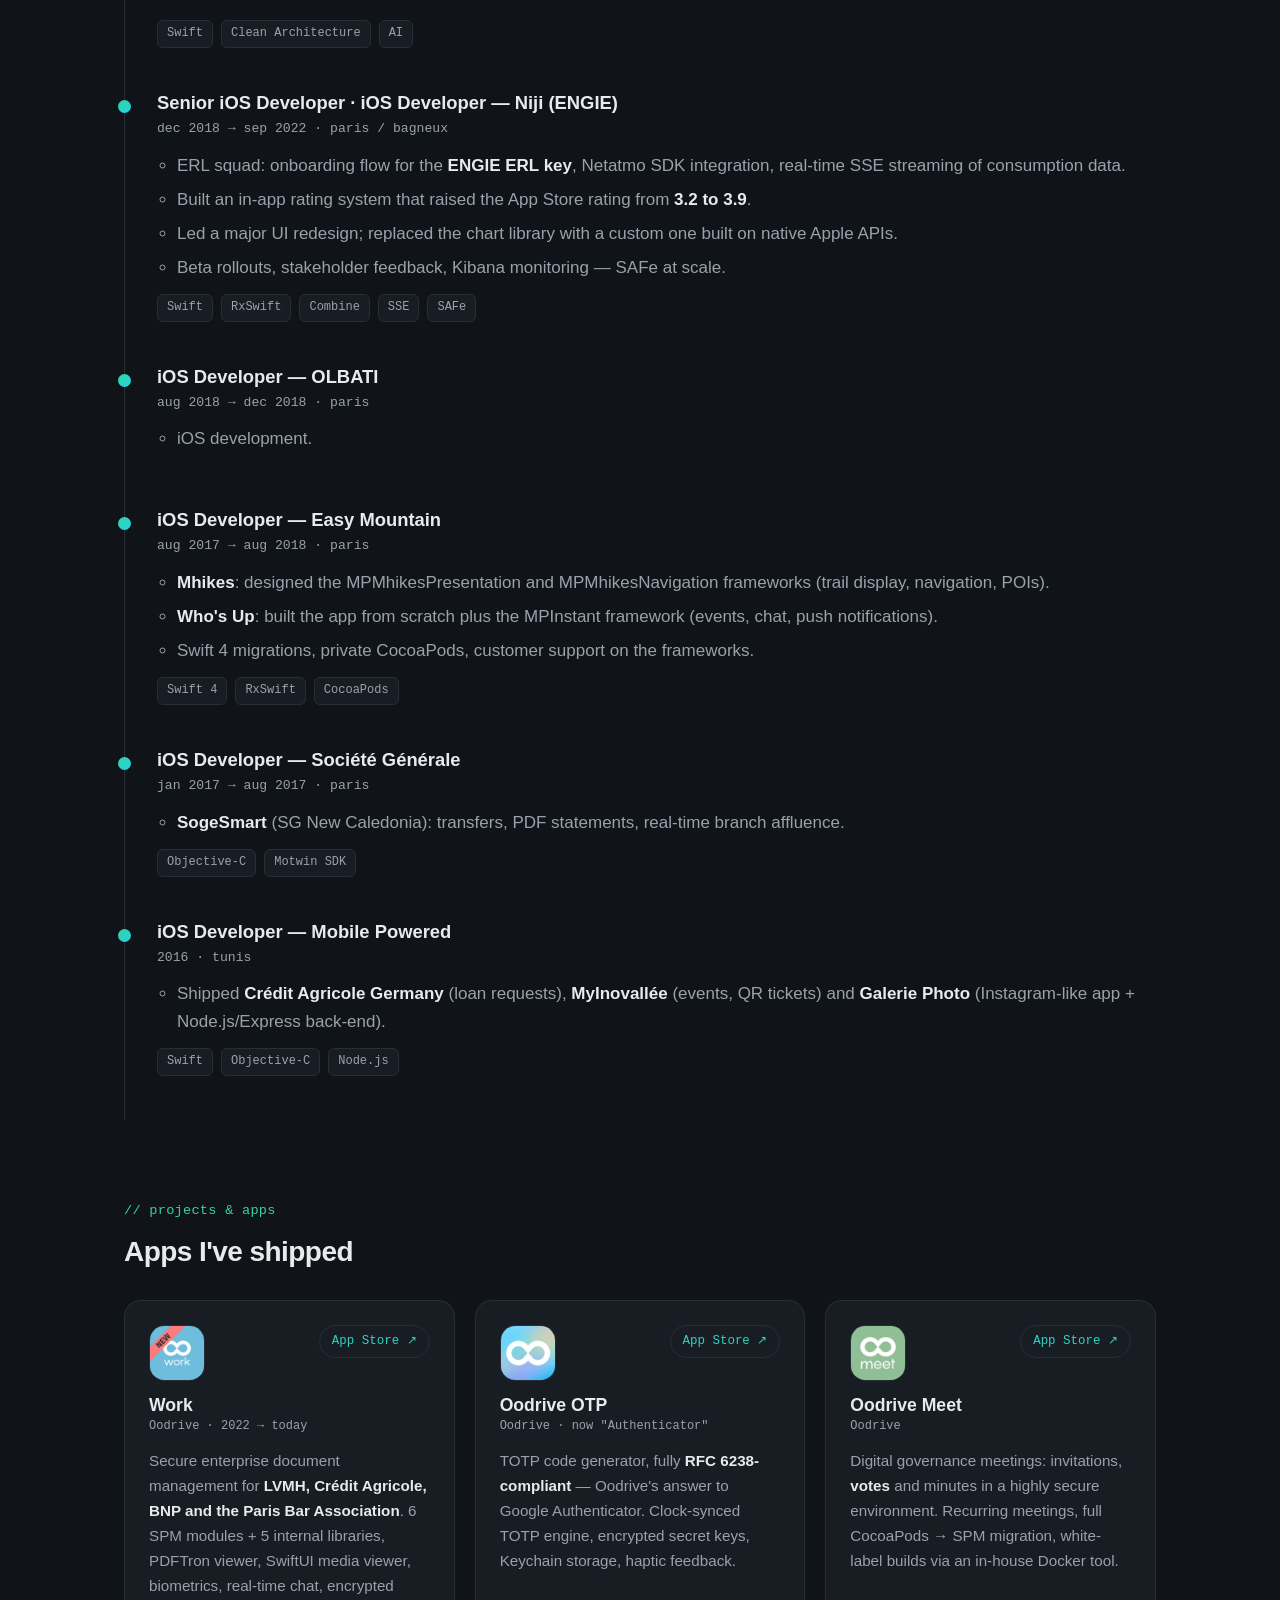
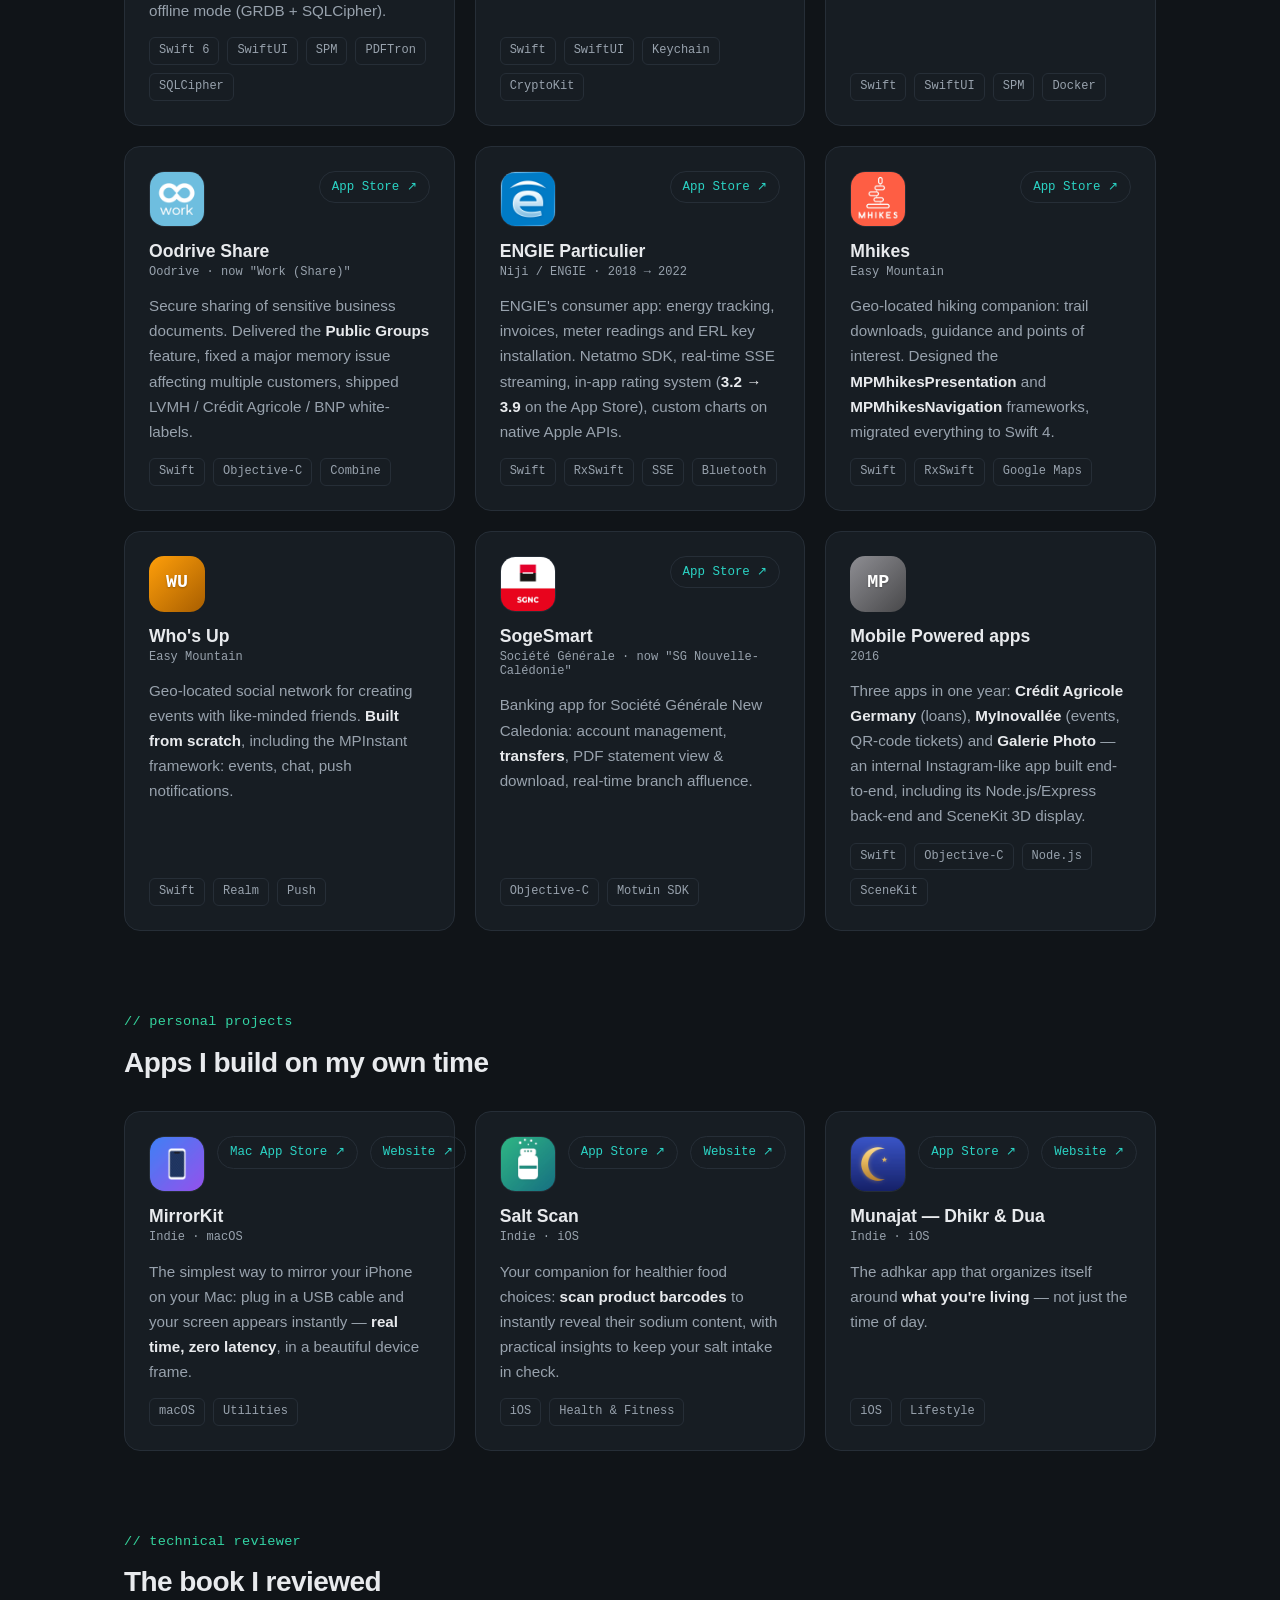
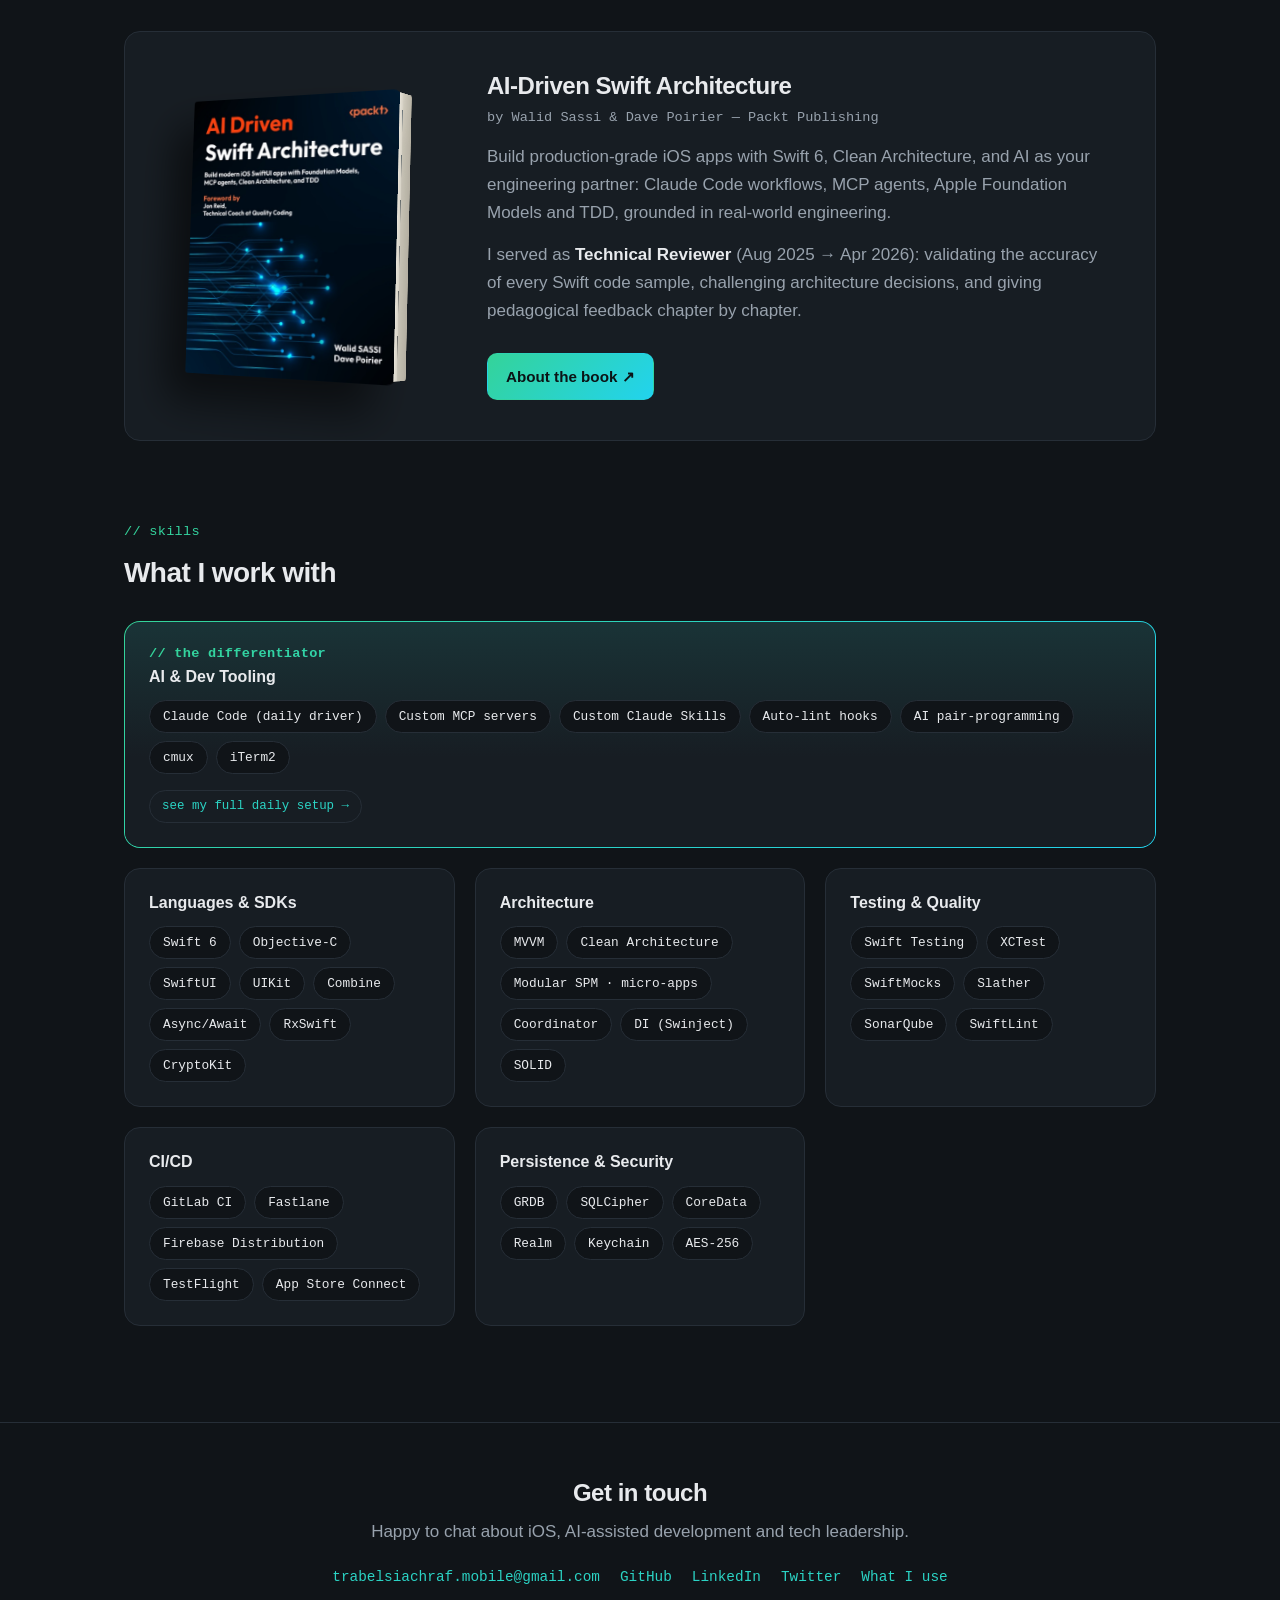
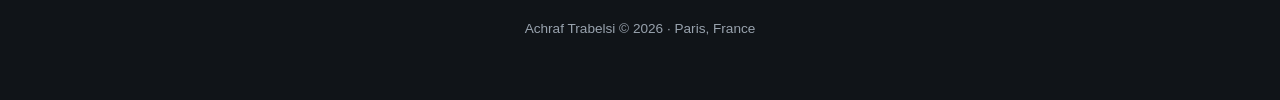
==== commit 26d42a75: "docs: website links on the app cards; checker ignores localhost preview URLs Co-Authored-By: Claude " ====
--- a/index.html
+++ b/index.html
@@ -345,6 +345,7 @@
                     <div class="card-head">
                         <img class="app-icon" src="assets/apps/mirrorkit.png" alt="MirrorKit app icon" width="56" height="56">
                         <a class="store-link" href="https://apps.apple.com/fr/app/mirrorkit/id6761739430?mt=12" target="_blank" rel="noopener">Mac App Store ↗</a>
+                        <a class="store-link" href="https://trabelsiachraf.com/mirrorkit-site/" target="_blank" rel="noopener">Website ↗</a>
                     </div>
                     <h3 class="project-name">MirrorKit <small>Indie · macOS</small></h3>
                     <p class="project-desc">The simplest way to mirror your iPhone on your Mac: plug in a USB
@@ -359,6 +360,7 @@
                     <div class="card-head">
                         <img class="app-icon" src="assets/apps/saltscan.png" alt="Salt Scan app icon" width="56" height="56">
                         <a class="store-link" href="https://apps.apple.com/fr/app/salt-scan-check-salt-levels/id6740041173" target="_blank" rel="noopener">App Store ↗</a>
+                        <a class="store-link" href="https://trabelsiachraf.com/saltscan-site/" target="_blank" rel="noopener">Website ↗</a>
                     </div>
                     <h3 class="project-name">Salt Scan <small>Indie · iOS</small></h3>
                     <p class="project-desc">Your companion for healthier food choices: <strong>scan product
@@ -373,6 +375,7 @@
                     <div class="card-head">
                         <img class="app-icon" src="assets/apps/munajat.png" alt="Munajat app icon" width="56" height="56">
                         <a class="store-link" href="https://apps.apple.com/fr/app/munajat-dhikr-dua/id6768824373" target="_blank" rel="noopener">App Store ↗</a>
+                        <a class="store-link" href="https://trabelsiachraf.com/munajat-site/" target="_blank" rel="noopener">Website ↗</a>
                     </div>
                     <h3 class="project-name">Munajat — Dhikr &amp; Dua <small>Indie · iOS</small></h3>
                     <p class="project-desc">The adhkar app that organizes itself around <strong>what you're
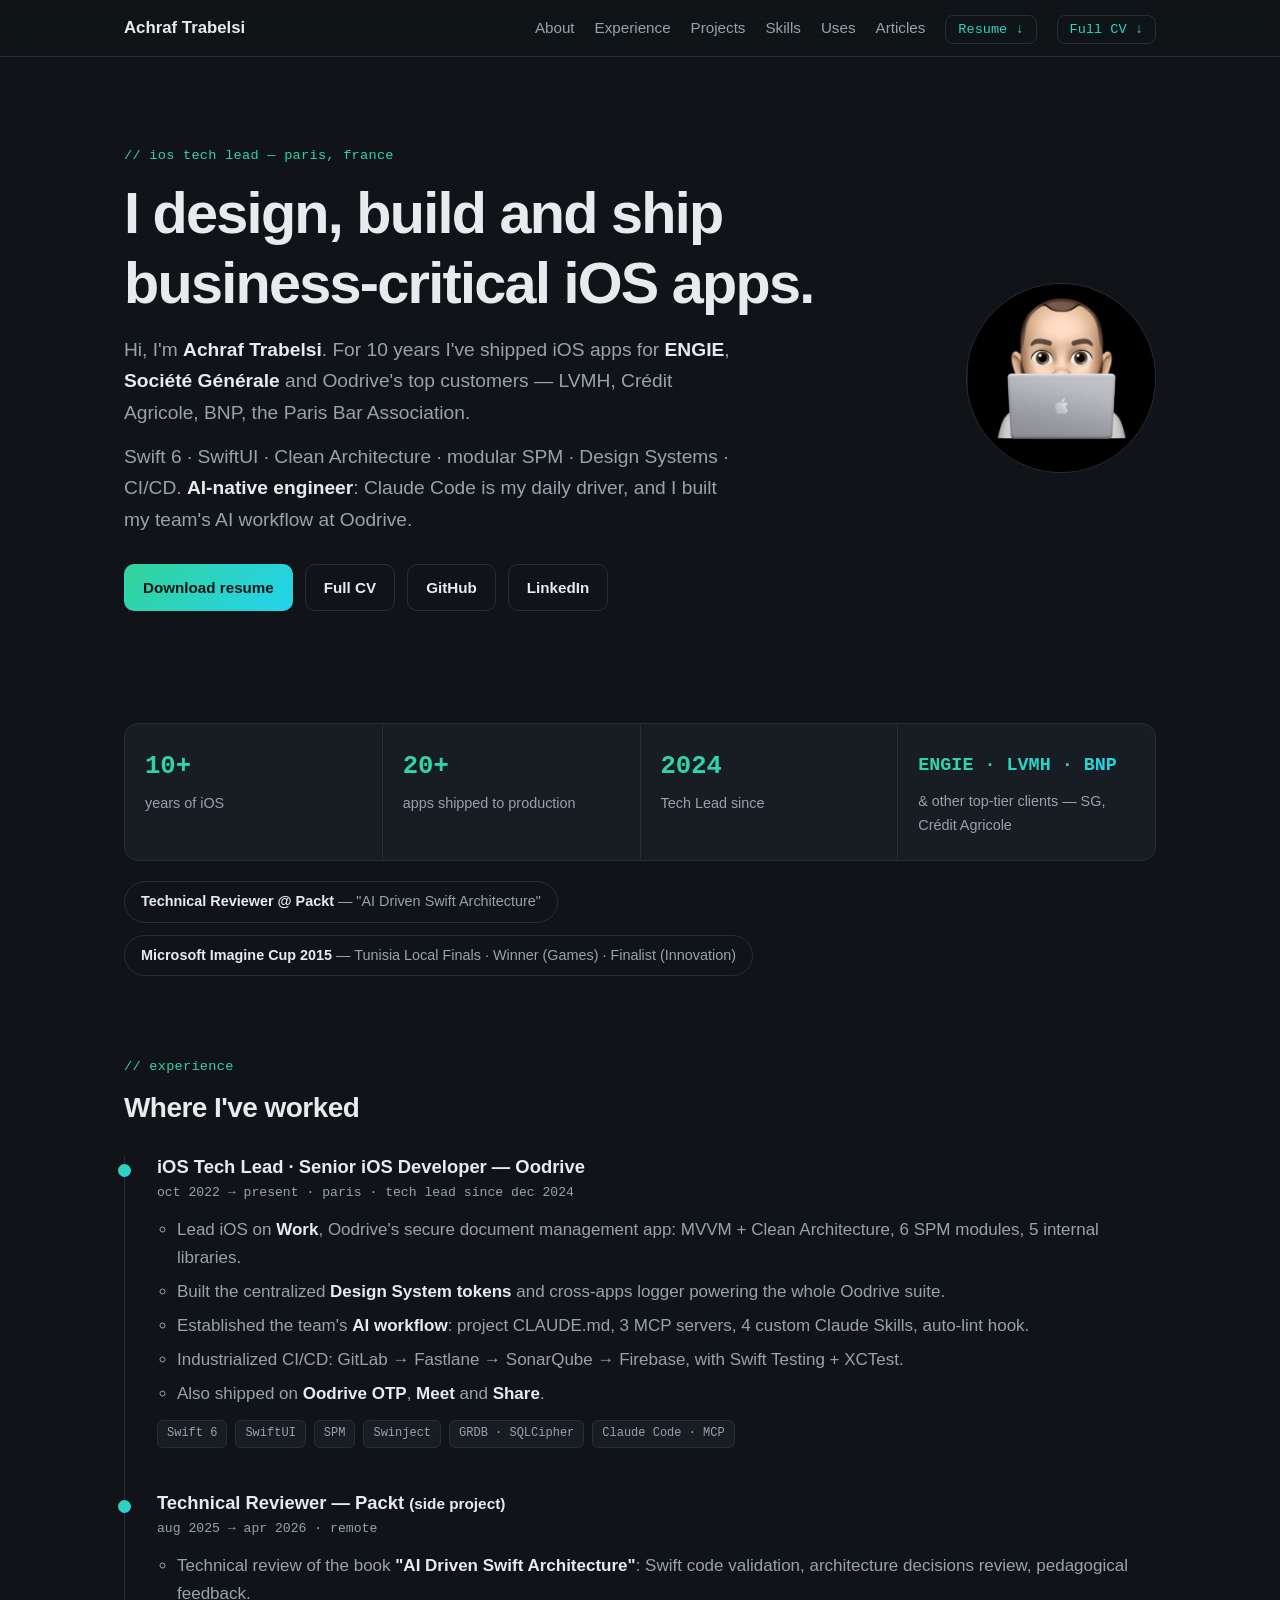
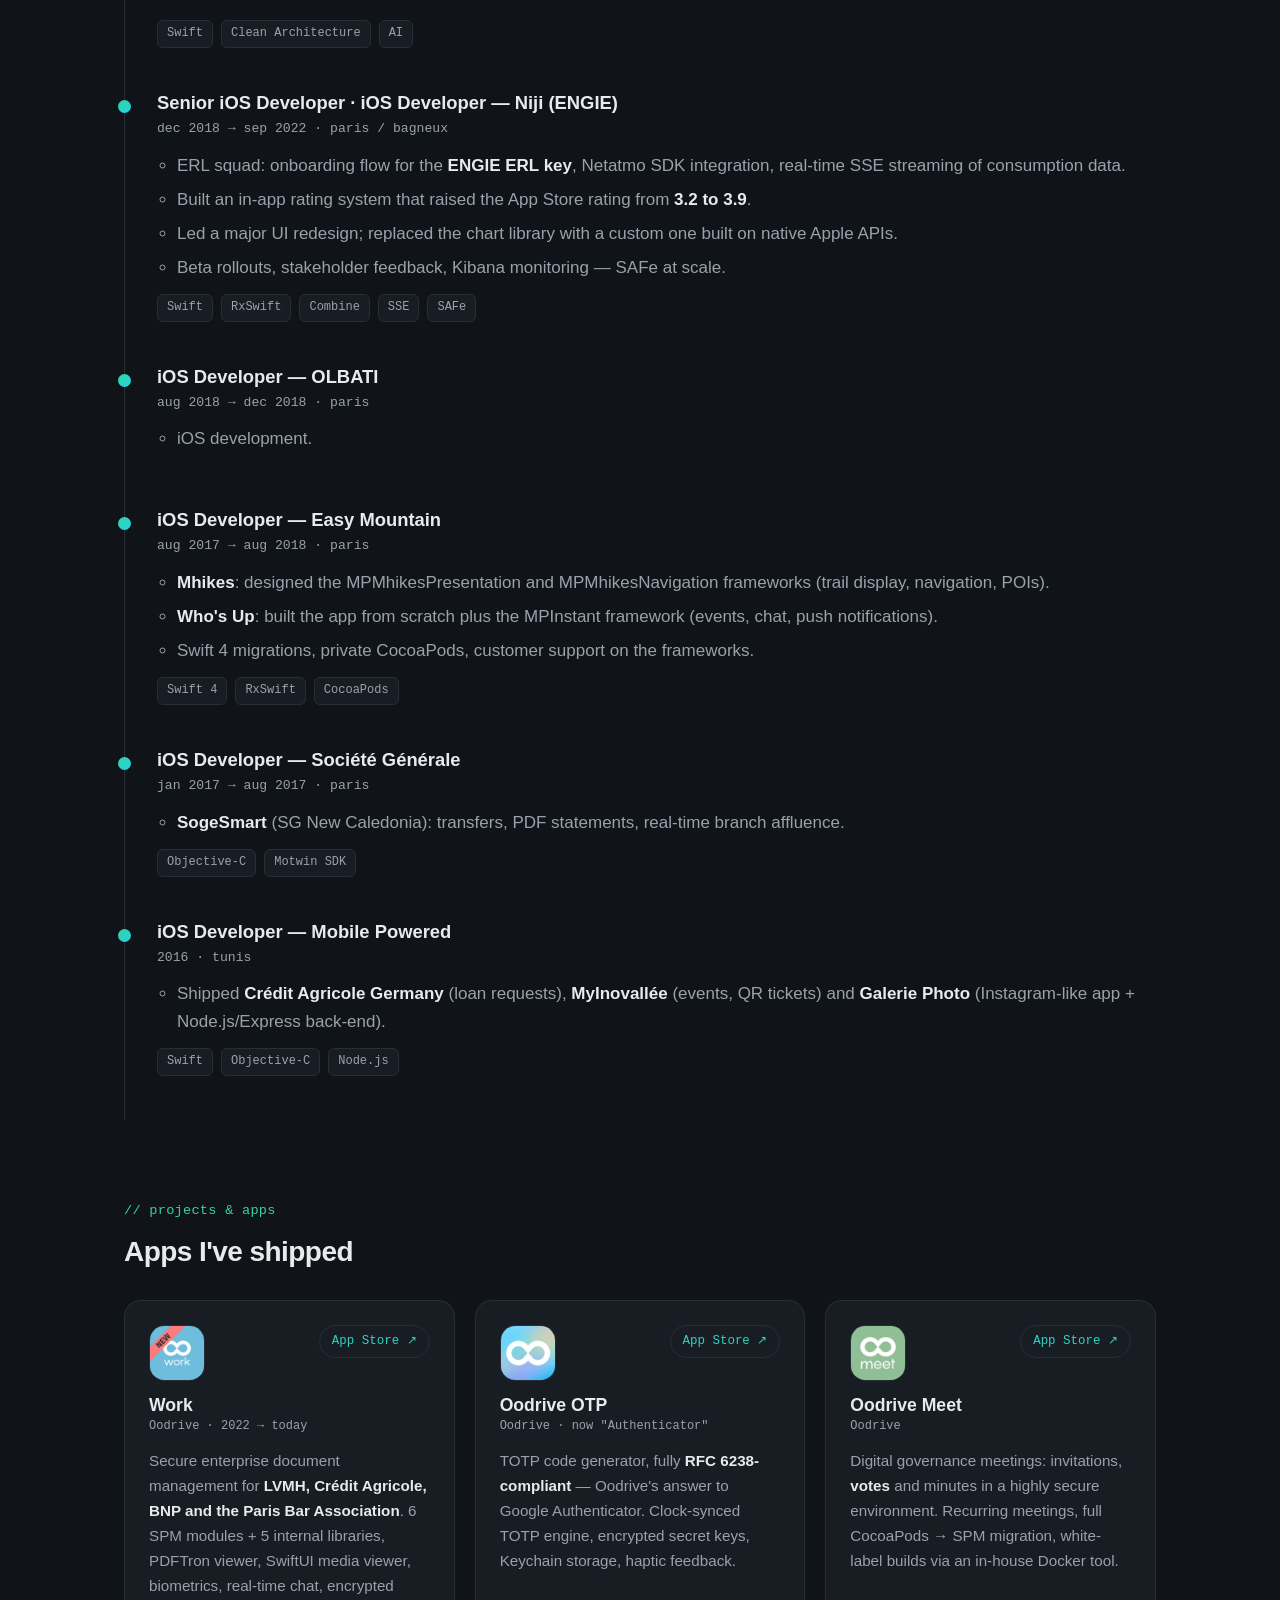
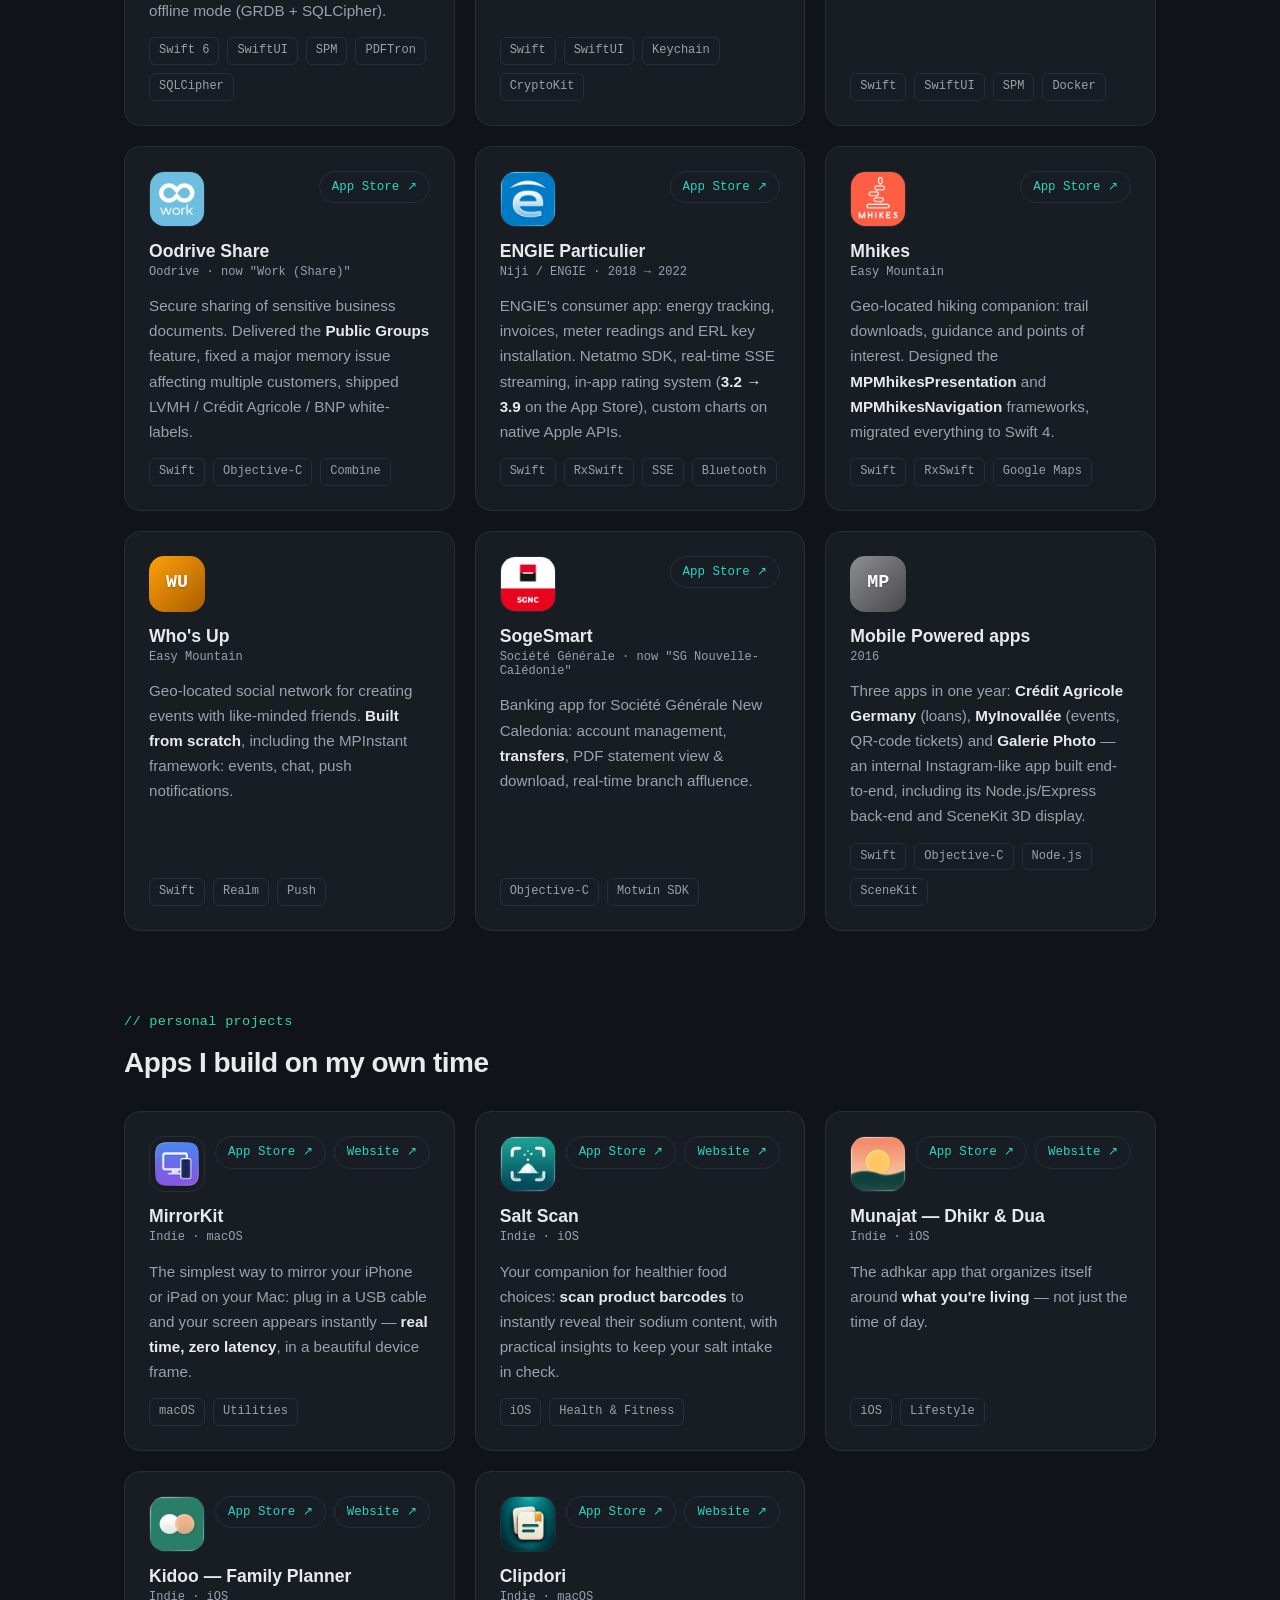
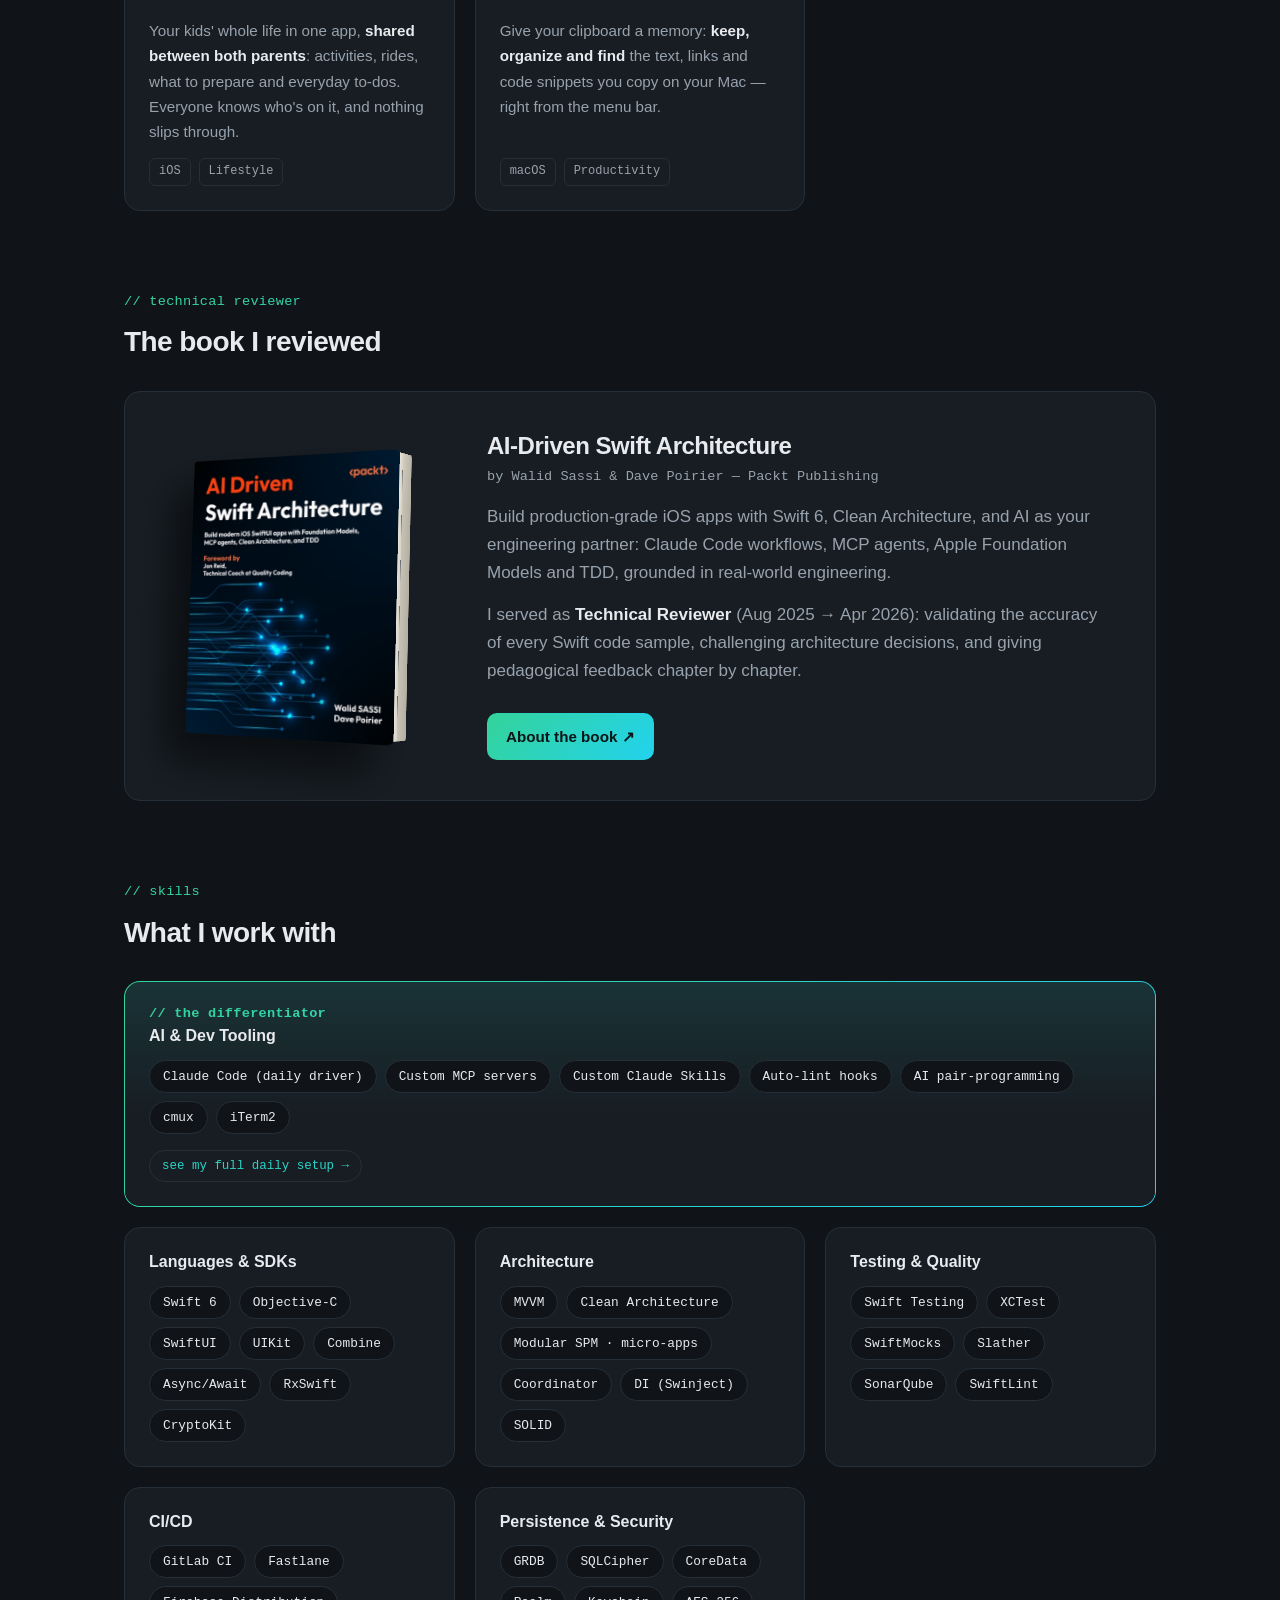
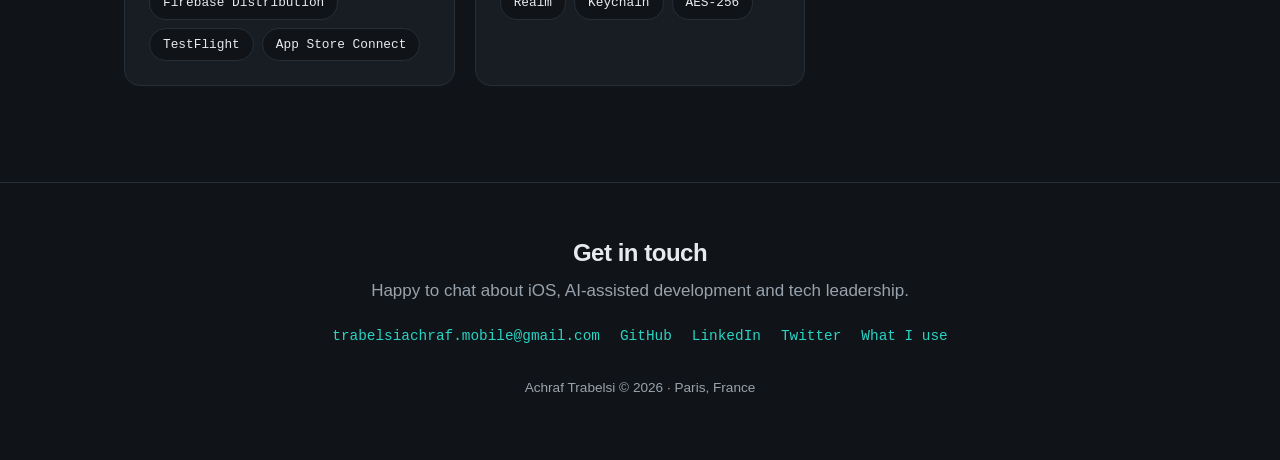
==== commit 406f165d: "Personal apps: add Kidoo and Clipdori, refresh store icons and links Co-Authored-By: Claude Opus 5.5" ====
--- a/index.html
+++ b/index.html
@@ -15,7 +15,7 @@
     <meta property="og:url" content="https://trabelsiachraf.github.io/my-website/">
     <link rel="icon" type="image/png" href="assets/favicon.png">
     <link rel="apple-touch-icon" href="assets/apple-touch-icon.png">
-    <link rel="stylesheet" href="css/style.css?v=12">
+    <link rel="stylesheet" href="css/style.css?v=13">
     <noscript><style>.reveal{opacity:1;transform:none}</style></noscript>
 </head>
 
@@ -343,12 +343,12 @@
 
                 <article class="project-card reveal">
                     <div class="card-head">
-                        <img class="app-icon" src="assets/apps/mirrorkit.png" alt="MirrorKit app icon" width="56" height="56">
-                        <a class="store-link" href="https://apps.apple.com/fr/app/mirrorkit/id6761739430?mt=12" target="_blank" rel="noopener">Mac App Store ↗</a>
+                        <img class="app-icon" src="assets/apps/mirrorkit.png?v=2" alt="MirrorKit app icon" width="56" height="56">
+                        <a class="store-link" href="https://apps.apple.com/fr/app/mirrorkit-miroir-d%C3%A9cran/id6761739430?mt=12" target="_blank" rel="noopener">App Store ↗</a>
                         <a class="store-link" href="https://trabelsiachraf.com/mirrorkit-site/" target="_blank" rel="noopener">Website ↗</a>
                     </div>
                     <h3 class="project-name">MirrorKit <small>Indie · macOS</small></h3>
-                    <p class="project-desc">The simplest way to mirror your iPhone on your Mac: plug in a USB
+                    <p class="project-desc">The simplest way to mirror your iPhone or iPad on your Mac: plug in a USB
                         cable and your screen appears instantly — <strong>real time, zero latency</strong>,
                         in a beautiful device frame.</p>
                     <div class="tags">
@@ -358,8 +358,8 @@
 
                 <article class="project-card reveal">
                     <div class="card-head">
-                        <img class="app-icon" src="assets/apps/saltscan.png" alt="Salt Scan app icon" width="56" height="56">
-                        <a class="store-link" href="https://apps.apple.com/fr/app/salt-scan-check-salt-levels/id6740041173" target="_blank" rel="noopener">App Store ↗</a>
+                        <img class="app-icon" src="assets/apps/saltscan.png?v=2" alt="Salt Scan app icon" width="56" height="56">
+                        <a class="store-link" href="https://apps.apple.com/fr/app/salt-scan-sel-sodium/id6740041173" target="_blank" rel="noopener">App Store ↗</a>
                         <a class="store-link" href="https://trabelsiachraf.com/saltscan-site/" target="_blank" rel="noopener">Website ↗</a>
                     </div>
                     <h3 class="project-name">Salt Scan <small>Indie · iOS</small></h3>
@@ -373,8 +373,8 @@
 
                 <article class="project-card reveal">
                     <div class="card-head">
-                        <img class="app-icon" src="assets/apps/munajat.png" alt="Munajat app icon" width="56" height="56">
-                        <a class="store-link" href="https://apps.apple.com/fr/app/munajat-dhikr-dua/id6768824373" target="_blank" rel="noopener">App Store ↗</a>
+                        <img class="app-icon" src="assets/apps/munajat.png?v=2" alt="Munajat app icon" width="56" height="56">
+                        <a class="store-link" href="https://apps.apple.com/fr/app/munajat-dhikr-douas/id6768824373" target="_blank" rel="noopener">App Store ↗</a>
                         <a class="store-link" href="https://trabelsiachraf.com/munajat-site/" target="_blank" rel="noopener">Website ↗</a>
                     </div>
                     <h3 class="project-name">Munajat — Dhikr &amp; Dua <small>Indie · iOS</small></h3>
@@ -382,6 +382,35 @@
                             living</strong> — not just the time of day.</p>
                     <div class="tags">
                         <span class="tag">iOS</span><span class="tag">Lifestyle</span>
+                    </div>
+                </article>
+
+                <article class="project-card reveal">
+                    <div class="card-head">
+                        <img class="app-icon" src="assets/apps/kidoo.png?v=2" alt="Kidoo app icon" width="56" height="56">
+                        <a class="store-link" href="https://apps.apple.com/fr/app/kidoo-agenda-familial/id6827770032" target="_blank" rel="noopener">App Store ↗</a>
+                        <a class="store-link" href="https://trabelsiachraf.com/kidoo/" target="_blank" rel="noopener">Website ↗</a>
+                    </div>
+                    <h3 class="project-name">Kidoo — Family Planner <small>Indie · iOS</small></h3>
+                    <p class="project-desc">Your kids' whole life in one app, <strong>shared between both
+                            parents</strong>: activities, rides, what to prepare and everyday to-dos.
+                        Everyone knows who's on it, and nothing slips through.</p>
+                    <div class="tags">
+                        <span class="tag">iOS</span><span class="tag">Lifestyle</span>
+                    </div>
+                </article>
+
+                <article class="project-card reveal">
+                    <div class="card-head">
+                        <img class="app-icon" src="assets/apps/clipdori.png?v=2" alt="Clipdori app icon" width="56" height="56">
+                        <a class="store-link" href="https://apps.apple.com/fr/app/clipdori-presse-papiers/id6816525366?mt=12" target="_blank" rel="noopener">App Store ↗</a>
+                        <a class="store-link" href="https://trabelsiachraf.com/clipdori-site/" target="_blank" rel="noopener">Website ↗</a>
+                    </div>
+                    <h3 class="project-name">Clipdori <small>Indie · macOS</small></h3>
+                    <p class="project-desc">Give your clipboard a memory: <strong>keep, organize and find</strong>
+                        the text, links and code snippets you copy on your Mac — right from the menu bar.</p>
+                    <div class="tags">
+                        <span class="tag">macOS</span><span class="tag">Productivity</span>
                     </div>
                 </article>
 
--- a/css/style.css
+++ b/css/style.css
@@ -443,9 +443,14 @@
 
 .card-head {
     display: flex;
+    flex-wrap: wrap;
     align-items: flex-start;
-    justify-content: space-between;
-    gap: 12px;
+    justify-content: flex-end;
+    gap: 8px;
+}
+
+.card-head .app-icon {
+    margin-right: auto;
 }
 
 .store-link {
